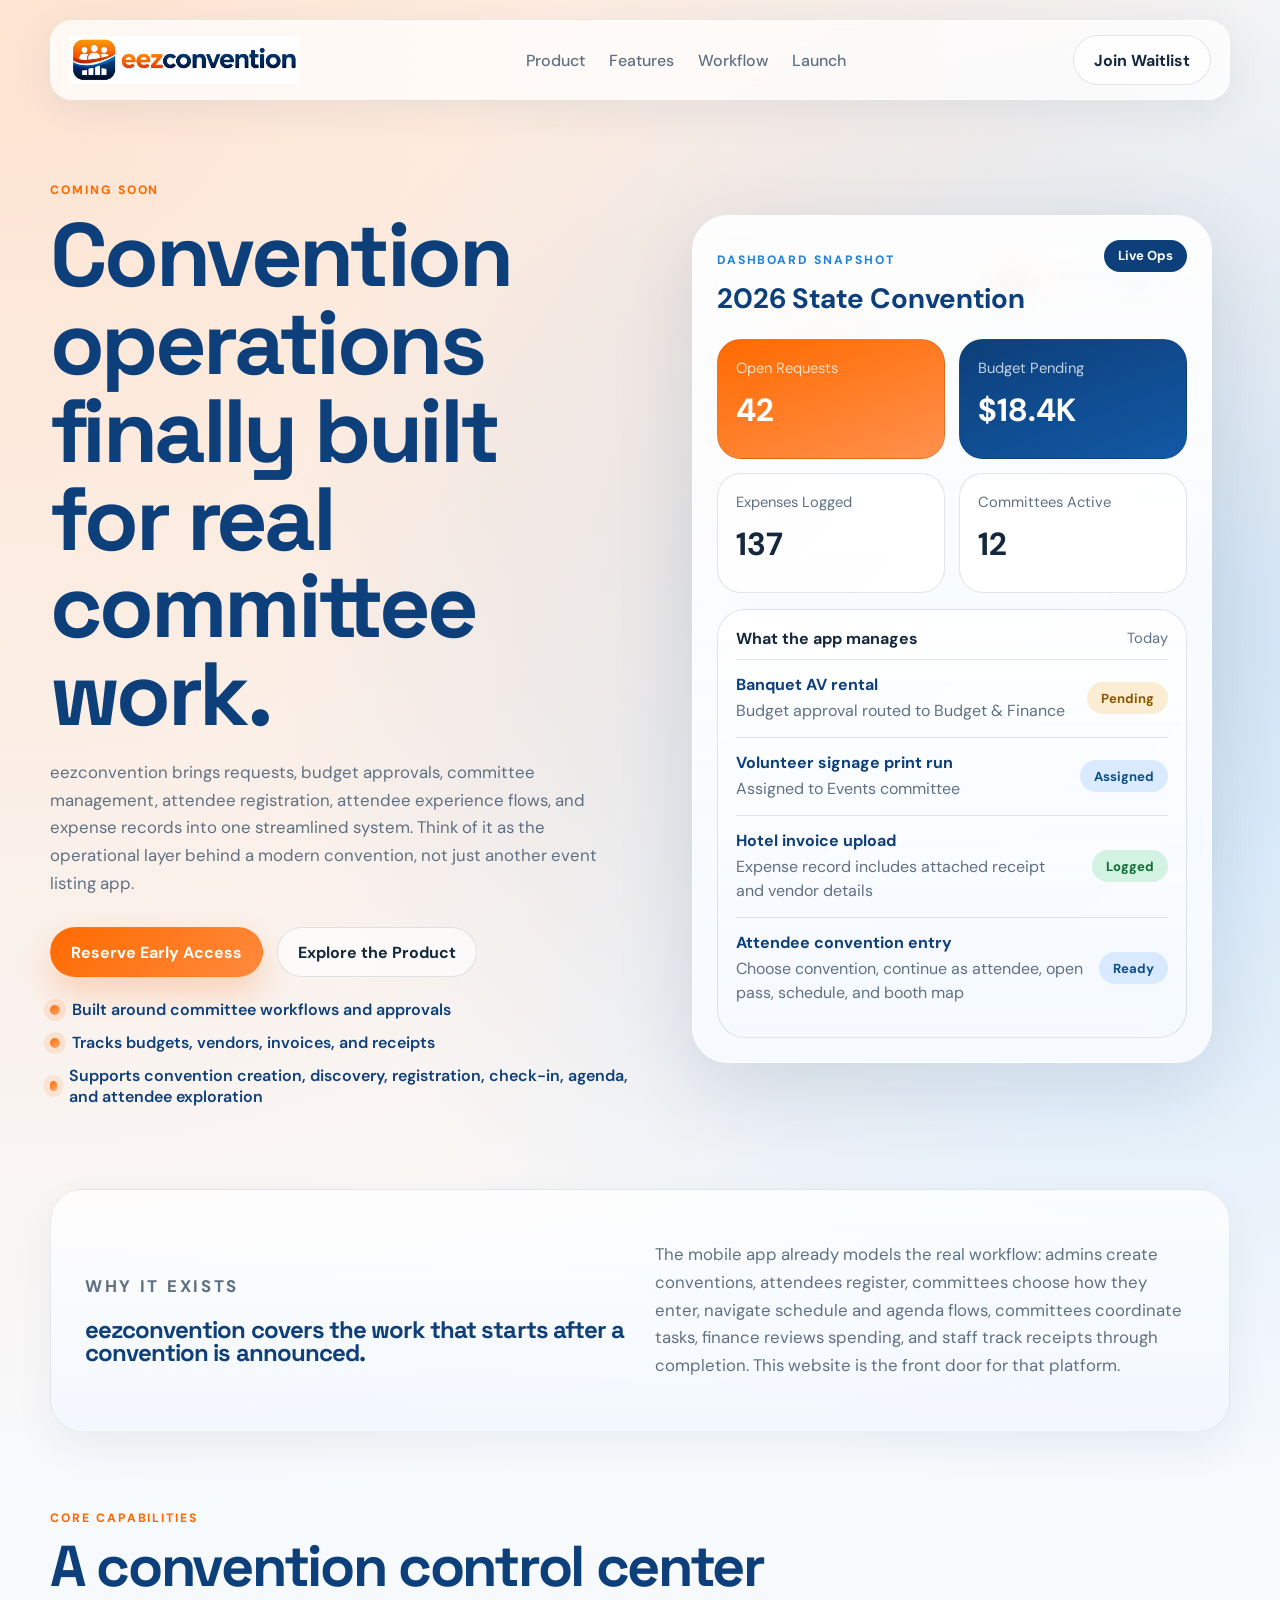
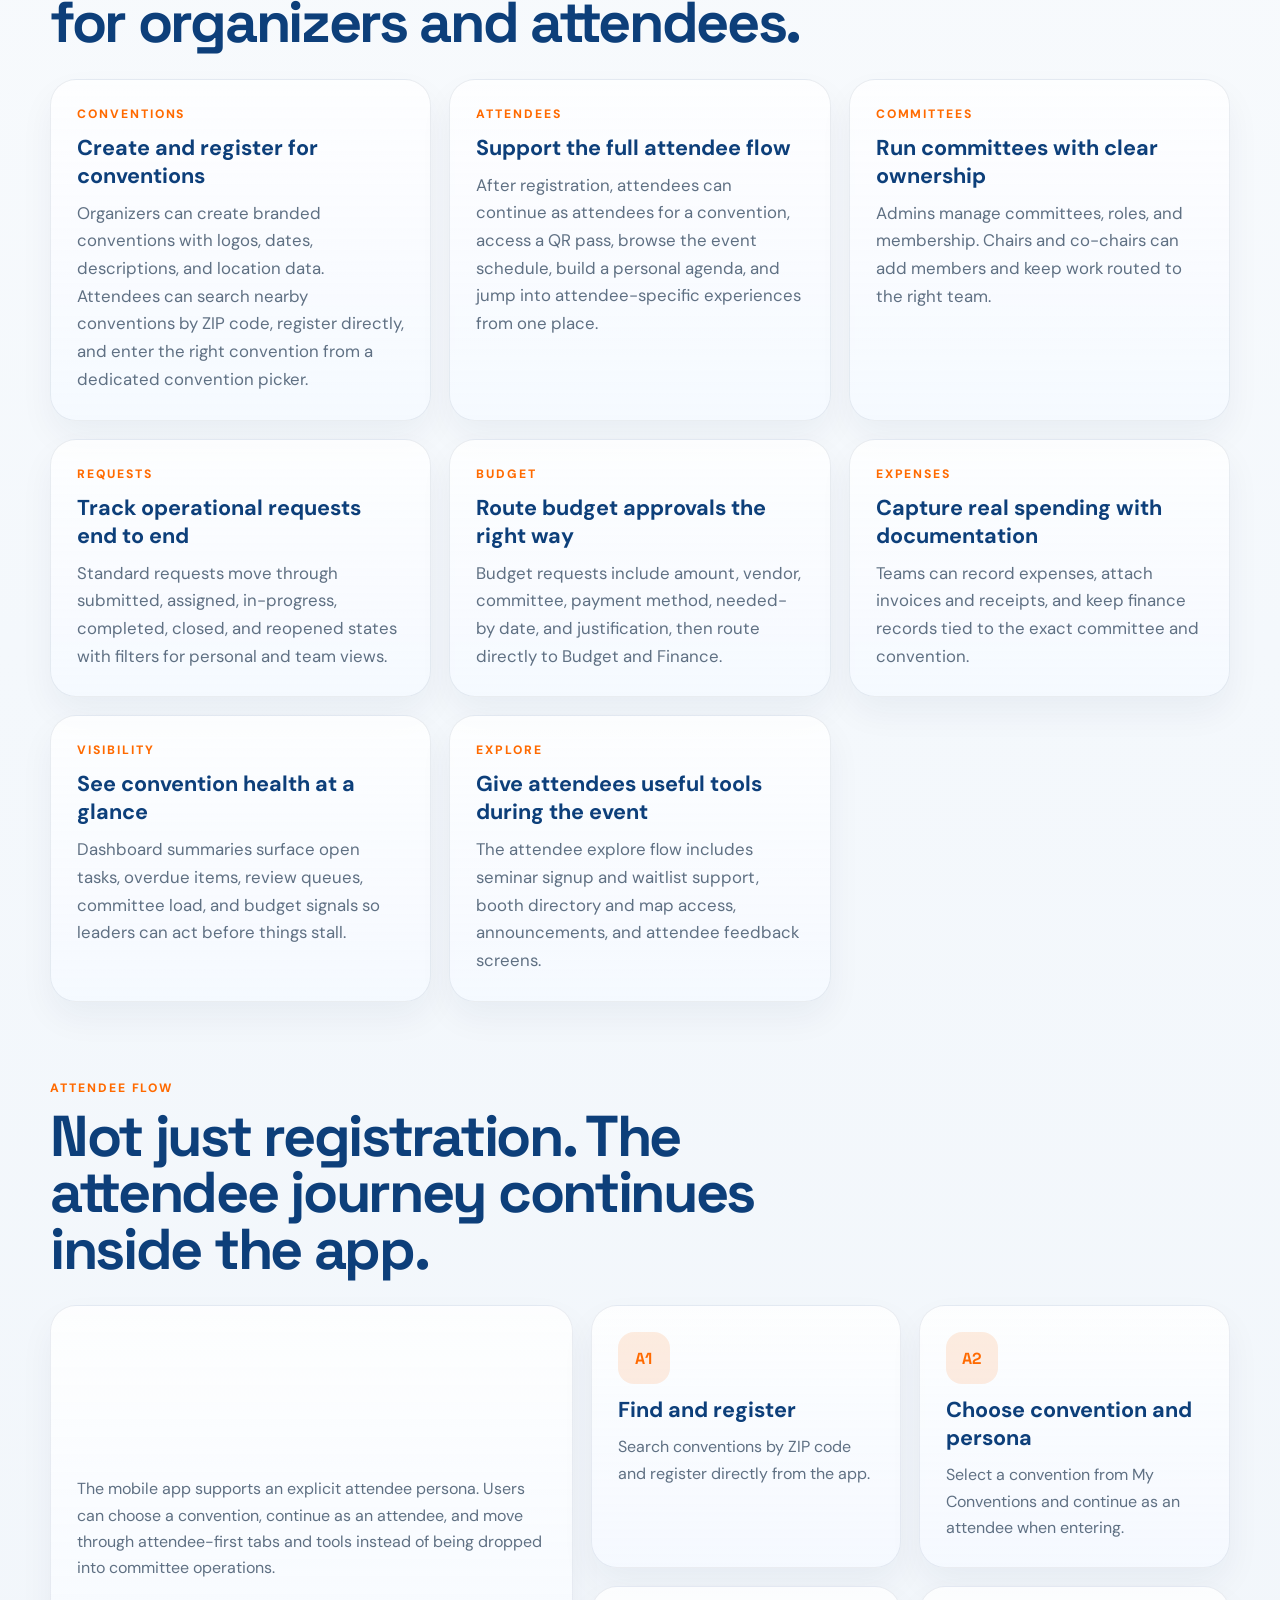
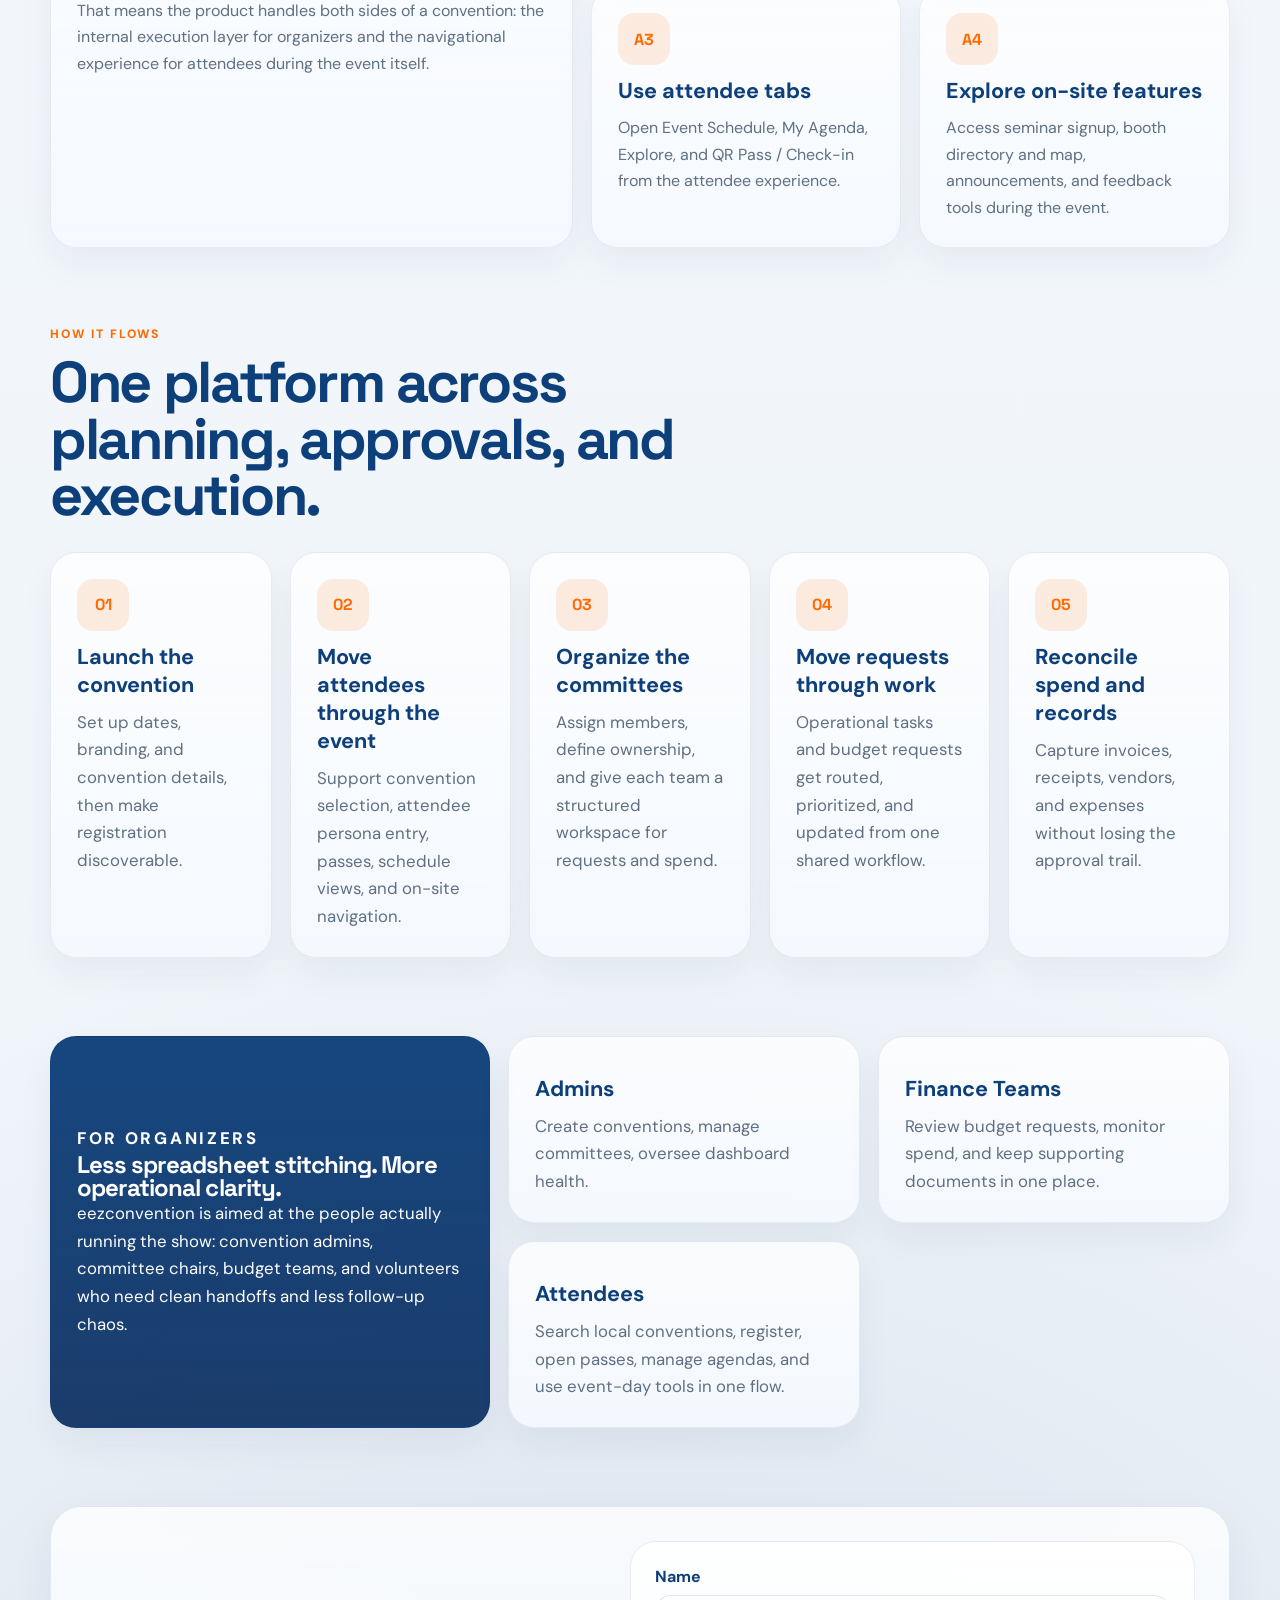
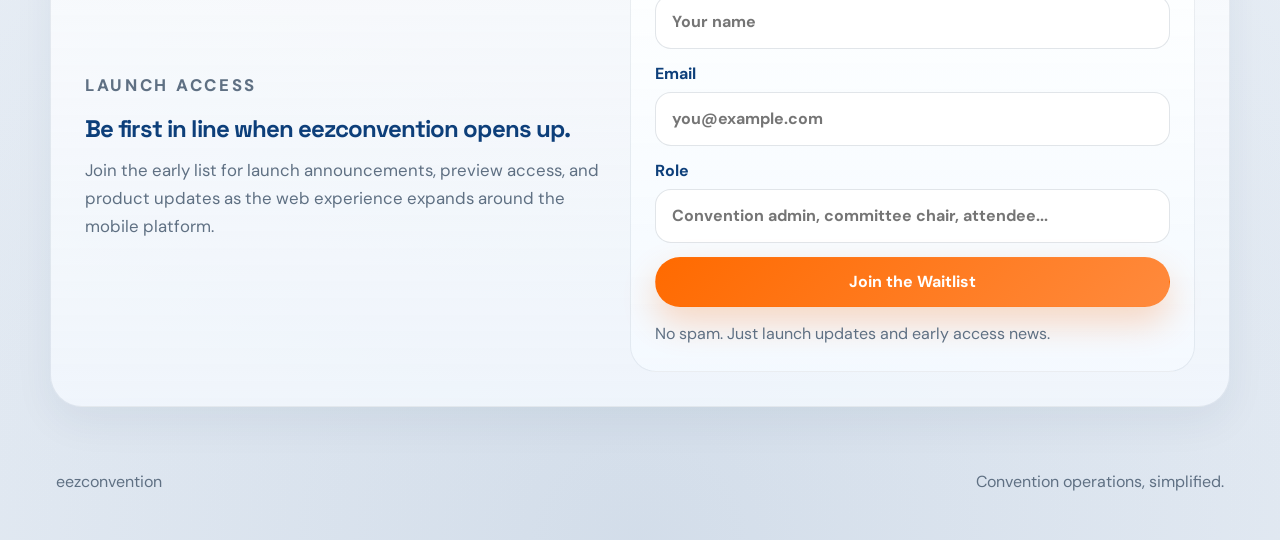
==== index.html @ 90aef62b "Add initial implementation of eezconvention landing page - Create index.html with structured layout " ====
<!DOCTYPE html>
<html lang="en">
  <head>
    <meta charset="UTF-8" />
    <meta name="viewport" content="width=device-width, initial-scale=1.0" />
    <title>eezconvention | Convention Operations, Without the Chaos</title>
    <meta
      name="description"
      content="eezconvention is the upcoming convention operations app for committees, budgets, requests, expenses, and attendee coordination."
    />
    <link rel="preconnect" href="https://fonts.googleapis.com" />
    <link rel="preconnect" href="https://fonts.gstatic.com" crossorigin />
    <link
      href="https://fonts.googleapis.com/css2?family=DM+Sans:wght@400;500;700;800&family=Space+Grotesk:wght@500;700&display=swap"
      rel="stylesheet"
    />
    <link rel="stylesheet" href="./styles.css" />
  </head>
  <body>
    <div class="site-shell">
      <header class="topbar">
        <a class="brand" href="#hero" aria-label="eezconvention home">
          <img class="brand-logo" src="./assets/eezconvention-logo.png" alt="eezconvention logo" />
        </a>
        <nav class="nav">
          <a href="#product">Product</a>
          <a href="#features">Features</a>
          <a href="#workflow">Workflow</a>
          <a href="#launch">Launch</a>
        </nav>
        <a class="button button-ghost" href="#launch">Join Waitlist</a>
      </header>

      <main>
        <section class="hero" id="hero">
          <div class="hero-copy reveal">
            <p class="eyebrow">Coming Soon</p>
            <h1>Convention operations finally built for real committee work.</h1>
            <p class="hero-text">
              eezconvention brings requests, budget approvals, committee management, attendee registration, attendee
              experience flows, and expense records into one streamlined system. Think of it as the operational layer
              behind a modern convention, not just another event listing app.
            </p>
            <div class="hero-actions">
              <a class="button button-primary" href="#launch">Reserve Early Access</a>
              <a class="button button-secondary" href="#features">Explore the Product</a>
            </div>
            <ul class="hero-points">
              <li>Built around committee workflows and approvals</li>
              <li>Tracks budgets, vendors, invoices, and receipts</li>
              <li>Supports convention creation, discovery, registration, check-in, agenda, and attendee exploration</li>
            </ul>
          </div>

          <div class="hero-visual reveal">
            <div class="orb orb-one"></div>
            <div class="orb orb-two"></div>
            <div class="logo-badge">
              <img src="./assets/eezconvention-logo.png" alt="eezconvention logo" />
            </div>
            <div class="device-card">
              <div class="device-top">
                <div>
                  <p class="device-label">Dashboard Snapshot</p>
                  <h2>2026 State Convention</h2>
                </div>
                <span class="status-pill">Live Ops</span>
              </div>

              <div class="stat-grid">
                <article class="stat-card accent">
                  <span>Open Requests</span>
                  <strong>42</strong>
                </article>
                <article class="stat-card navy">
                  <span>Budget Pending</span>
                  <strong>$18.4K</strong>
                </article>
                <article class="stat-card soft">
                  <span>Expenses Logged</span>
                  <strong>137</strong>
                </article>
                <article class="stat-card soft">
                  <span>Committees Active</span>
                  <strong>12</strong>
                </article>
              </div>

              <div class="queue-card">
                <div class="queue-head">
                  <h3>What the app manages</h3>
                  <span>Today</span>
                </div>
                <div class="queue-item">
                  <div>
                    <strong>Banquet AV rental</strong>
                    <p>Budget approval routed to Budget &amp; Finance</p>
                  </div>
                  <span class="chip amber">Pending</span>
                </div>
                <div class="queue-item">
                  <div>
                    <strong>Volunteer signage print run</strong>
                    <p>Assigned to Events committee</p>
                  </div>
                  <span class="chip blue">Assigned</span>
                </div>
                <div class="queue-item">
                  <div>
                    <strong>Hotel invoice upload</strong>
                    <p>Expense record includes attached receipt and vendor details</p>
                  </div>
                  <span class="chip green">Logged</span>
                </div>
                <div class="queue-item">
                  <div>
                    <strong>Attendee convention entry</strong>
                    <p>Choose convention, continue as attendee, open pass, schedule, and booth map</p>
                  </div>
                  <span class="chip blue">Ready</span>
                </div>
              </div>
            </div>
          </div>
        </section>

        <section class="value-strip reveal" id="product">
          <div>
            <p class="strip-label">Why it exists</p>
            <h2>eezconvention covers the work that starts after a convention is announced.</h2>
          </div>
          <p>
            The mobile app already models the real workflow: admins create conventions, attendees register, committees
            choose how they enter, navigate schedule and agenda flows, committees coordinate tasks, finance reviews
            spending, and staff track receipts through completion. This website is the front door for that platform.
          </p>
        </section>

        <section class="feature-section" id="features">
          <div class="section-heading reveal">
            <p class="eyebrow">Core Capabilities</p>
            <h2>A convention control center for organizers and attendees.</h2>
          </div>

          <div class="feature-grid">
            <article class="feature-card reveal">
              <span class="feature-kicker">Conventions</span>
              <h3>Create and register for conventions</h3>
              <p>
                Organizers can create branded conventions with logos, dates, descriptions, and location data. Attendees
                can search nearby conventions by ZIP code, register directly, and enter the right convention from a
                dedicated convention picker.
              </p>
            </article>

            <article class="feature-card reveal">
              <span class="feature-kicker">Attendees</span>
              <h3>Support the full attendee flow</h3>
              <p>
                After registration, attendees can continue as attendees for a convention, access a QR pass, browse the
                event schedule, build a personal agenda, and jump into attendee-specific experiences from one place.
              </p>
            </article>

            <article class="feature-card reveal">
              <span class="feature-kicker">Committees</span>
              <h3>Run committees with clear ownership</h3>
              <p>
                Admins manage committees, roles, and membership. Chairs and co-chairs can add members and keep work
                routed to the right team.
              </p>
            </article>

            <article class="feature-card reveal">
              <span class="feature-kicker">Requests</span>
              <h3>Track operational requests end to end</h3>
              <p>
                Standard requests move through submitted, assigned, in-progress, completed, closed, and reopened states
                with filters for personal and team views.
              </p>
            </article>

            <article class="feature-card reveal">
              <span class="feature-kicker">Budget</span>
              <h3>Route budget approvals the right way</h3>
              <p>
                Budget requests include amount, vendor, committee, payment method, needed-by date, and justification,
                then route directly to Budget and Finance.
              </p>
            </article>

            <article class="feature-card reveal">
              <span class="feature-kicker">Expenses</span>
              <h3>Capture real spending with documentation</h3>
              <p>
                Teams can record expenses, attach invoices and receipts, and keep finance records tied to the exact
                committee and convention.
              </p>
            </article>

            <article class="feature-card reveal">
              <span class="feature-kicker">Visibility</span>
              <h3>See convention health at a glance</h3>
              <p>
                Dashboard summaries surface open tasks, overdue items, review queues, committee load, and budget
                signals so leaders can act before things stall.
              </p>
            </article>

            <article class="feature-card reveal">
              <span class="feature-kicker">Explore</span>
              <h3>Give attendees useful tools during the event</h3>
              <p>
                The attendee explore flow includes seminar signup and waitlist support, booth directory and map access,
                announcements, and attendee feedback screens.
              </p>
            </article>
          </div>
        </section>

        <section class="attendee-section" id="attendees">
          <div class="section-heading reveal">
            <p class="eyebrow">Attendee Flow</p>
            <h2>Not just registration. The attendee journey continues inside the app.</h2>
          </div>

          <div class="attendee-layout">
            <article class="attendee-overview reveal">
              <p>
                The mobile app supports an explicit attendee persona. Users can choose a convention, continue as an
                attendee, and move through attendee-first tabs and tools instead of being dropped into committee
                operations.
              </p>
              <p>
                That means the product handles both sides of a convention: the internal execution layer for organizers
                and the navigational experience for attendees during the event itself.
              </p>
            </article>

            <div class="attendee-flow-grid">
              <article class="attendee-step reveal">
                <span class="step-number">A1</span>
                <h3>Find and register</h3>
                <p>Search conventions by ZIP code and register directly from the app.</p>
              </article>
              <article class="attendee-step reveal">
                <span class="step-number">A2</span>
                <h3>Choose convention and persona</h3>
                <p>Select a convention from My Conventions and continue as an attendee when entering.</p>
              </article>
              <article class="attendee-step reveal">
                <span class="step-number">A3</span>
                <h3>Use attendee tabs</h3>
                <p>Open Event Schedule, My Agenda, Explore, and QR Pass / Check-in from the attendee experience.</p>
              </article>
              <article class="attendee-step reveal">
                <span class="step-number">A4</span>
                <h3>Explore on-site features</h3>
                <p>Access seminar signup, booth directory and map, announcements, and feedback tools during the event.</p>
              </article>
            </div>
          </div>
        </section>

        <section class="workflow-section" id="workflow">
          <div class="section-heading reveal">
            <p class="eyebrow">How It Flows</p>
            <h2>One platform across planning, approvals, and execution.</h2>
          </div>

          <div class="timeline">
            <article class="timeline-step reveal">
              <span class="step-number">01</span>
              <h3>Launch the convention</h3>
              <p>Set up dates, branding, and convention details, then make registration discoverable.</p>
            </article>
            <article class="timeline-step reveal">
              <span class="step-number">02</span>
              <h3>Move attendees through the event</h3>
              <p>Support convention selection, attendee persona entry, passes, schedule views, and on-site navigation.</p>
            </article>
            <article class="timeline-step reveal">
              <span class="step-number">03</span>
              <h3>Organize the committees</h3>
              <p>Assign members, define ownership, and give each team a structured workspace for requests and spend.</p>
            </article>
            <article class="timeline-step reveal">
              <span class="step-number">04</span>
              <h3>Move requests through work</h3>
              <p>Operational tasks and budget requests get routed, prioritized, and updated from one shared workflow.</p>
            </article>
            <article class="timeline-step reveal">
              <span class="step-number">05</span>
              <h3>Reconcile spend and records</h3>
              <p>Capture invoices, receipts, vendors, and expenses without losing the approval trail.</p>
            </article>
          </div>
        </section>

        <section class="audience-section reveal">
          <div class="audience-card large">
            <p class="eyebrow">For Organizers</p>
            <h2>Less spreadsheet stitching. More operational clarity.</h2>
            <p>
              eezconvention is aimed at the people actually running the show: convention admins, committee chairs,
              budget teams, and volunteers who need clean handoffs and less follow-up chaos.
            </p>
          </div>
          <div class="audience-card">
            <h3>Admins</h3>
            <p>Create conventions, manage committees, oversee dashboard health.</p>
          </div>
          <div class="audience-card">
            <h3>Finance Teams</h3>
            <p>Review budget requests, monitor spend, and keep supporting documents in one place.</p>
          </div>
          <div class="audience-card">
            <h3>Attendees</h3>
            <p>Search local conventions, register, open passes, manage agendas, and use event-day tools in one flow.</p>
          </div>
        </section>

        <section class="launch-section reveal" id="launch">
          <div class="launch-copy">
            <p class="eyebrow">Launch Access</p>
            <h2>Be first in line when eezconvention opens up.</h2>
            <p>
              Join the early list for launch announcements, preview access, and product updates as the web experience
              expands around the mobile platform.
            </p>
          </div>

          <form class="waitlist-form" id="waitlist-form">
            <label>
              <span>Name</span>
              <input type="text" name="name" placeholder="Your name" />
            </label>
            <label>
              <span>Email</span>
              <input type="email" name="email" placeholder="you@example.com" required />
            </label>
            <label>
              <span>Role</span>
              <input type="text" name="role" placeholder="Convention admin, committee chair, attendee..." />
            </label>
            <button class="button button-primary button-full" type="submit">Join the Waitlist</button>
            <p class="form-note" id="form-note">No spam. Just launch updates and early access news.</p>
          </form>
        </section>
      </main>

      <footer class="footer">
        <p>eezconvention</p>
        <p>Convention operations, simplified.</p>
      </footer>
    </div>

    <script src="./script.js"></script>
  </body>
</html>
---- styles.css ----
:root {
  --bg: #f4f7fb;
  --bg-strong: #e8eef6;
  --surface: rgba(255, 255, 255, 0.78);
  --surface-solid: #fdfefe;
  --surface-strong: #0d2f57;
  --text: #15283d;
  --muted: #5f7083;
  --line: rgba(13, 47, 87, 0.12);
  --accent: #ff6a00;
  --accent-deep: #db5500;
  --navy: #0d3f7a;
  --navy-soft: #dfeaf8;
  --blue: #1f84da;
  --green: #22c55e;
  --amber: #f59e0b;
  --shadow: 0 24px 80px rgba(13, 47, 87, 0.12);
  --radius-xl: 32px;
  --radius-lg: 24px;
  --radius-md: 18px;
  --radius-sm: 14px;
  --container: 1180px;
}

* {
  box-sizing: border-box;
}

html {
  scroll-behavior: smooth;
}

body {
  margin: 0;
  min-width: 320px;
  font-family: "DM Sans", sans-serif;
  color: var(--text);
  background:
    radial-gradient(circle at top left, rgba(255, 106, 0, 0.18), transparent 28%),
    radial-gradient(circle at 90% 12%, rgba(31, 132, 218, 0.2), transparent 18%),
    radial-gradient(circle at 50% 100%, rgba(13, 63, 122, 0.12), transparent 24%),
    linear-gradient(180deg, #fefefe 0%, #f4f8fc 42%, #eef3f9 100%);
}

a {
  color: inherit;
  text-decoration: none;
}

button,
input {
  font: inherit;
}

.site-shell {
  width: min(calc(100% - 32px), var(--container));
  margin: 0 auto;
  padding: 20px 0 32px;
}

.topbar {
  position: sticky;
  top: 16px;
  z-index: 20;
  display: flex;
  align-items: center;
  justify-content: space-between;
  gap: 20px;
  padding: 14px 18px;
  margin-bottom: 28px;
  border: 1px solid rgba(255, 255, 255, 0.65);
  border-radius: 22px;
  background: rgba(255, 255, 255, 0.72);
  backdrop-filter: blur(18px);
  box-shadow: 0 10px 40px rgba(13, 47, 87, 0.08);
}

.brand {
  display: inline-flex;
  align-items: center;
}

.brand-logo {
  display: block;
  width: auto;
  height: 48px;
}

.nav {
  display: flex;
  align-items: center;
  gap: 24px;
  color: var(--muted);
  font-weight: 500;
}

.button {
  display: inline-flex;
  align-items: center;
  justify-content: center;
  gap: 8px;
  min-height: 50px;
  padding: 0 20px;
  border: 1px solid transparent;
  border-radius: 999px;
  font-weight: 700;
  transition: transform 180ms ease, box-shadow 180ms ease, border-color 180ms ease, background 180ms ease;
}

.button:hover {
  transform: translateY(-1px);
}

.button-primary {
  color: #fff;
  background: linear-gradient(135deg, var(--accent) 0%, #ff8a3d 100%);
  box-shadow: 0 16px 34px rgba(255, 106, 0, 0.24);
}

.button-secondary,
.button-ghost {
  border-color: var(--line);
  background: rgba(255, 255, 255, 0.62);
}

.button-full {
  width: 100%;
}

.hero {
  display: grid;
  grid-template-columns: minmax(0, 1.02fr) minmax(420px, 0.98fr);
  align-items: center;
  gap: 44px;
  padding: 42px 0 60px;
}

.eyebrow,
.strip-label,
.feature-kicker,
.device-label {
  text-transform: uppercase;
  letter-spacing: 0.16em;
  font-size: 0.76rem;
  font-weight: 800;
}

.eyebrow,
.strip-label,
.feature-kicker {
  color: var(--accent);
}

.hero h1,
.section-heading h2,
.value-strip h2,
.audience-card.large h2,
.launch-copy h2 {
  margin: 0;
  font-family: "Space Grotesk", sans-serif;
  line-height: 0.98;
  letter-spacing: -0.04em;
  color: var(--navy);
}

.hero h1 {
  margin-top: 14px;
  font-size: clamp(3.1rem, 7vw, 5.6rem);
  max-width: 11ch;
}

.hero-text,
.value-strip p,
.feature-card p,
.timeline-step p,
.audience-card p,
.launch-copy p {
  color: var(--muted);
  line-height: 1.65;
  font-size: 1.05rem;
}

.hero-text {
  max-width: 60ch;
  margin: 20px 0 0;
}

.hero-actions {
  display: flex;
  flex-wrap: wrap;
  gap: 14px;
  margin: 30px 0 22px;
}

.hero-points {
  display: grid;
  gap: 12px;
  padding: 0;
  margin: 0;
  list-style: none;
  color: var(--navy);
  font-weight: 600;
}

.hero-points li {
  display: flex;
  align-items: center;
  gap: 12px;
}

.hero-points li::before {
  content: "";
  width: 10px;
  height: 10px;
  border-radius: 999px;
  background: linear-gradient(135deg, var(--accent), #ffad75);
  box-shadow: 0 0 0 6px rgba(255, 106, 0, 0.12);
}

.hero-visual {
  position: relative;
  min-height: 620px;
  display: flex;
  align-items: center;
  justify-content: center;
}

.orb {
  position: absolute;
  border-radius: 999px;
  filter: blur(6px);
}

.orb-one {
  inset: 8% auto auto 10%;
  width: 180px;
  height: 180px;
  background: radial-gradient(circle, rgba(255, 106, 0, 0.3), transparent 72%);
}

.orb-two {
  inset: auto 2% 12% auto;
  width: 240px;
  height: 240px;
  background: radial-gradient(circle, rgba(31, 132, 218, 0.26), transparent 72%);
}

.logo-badge {
  position: absolute;
  top: 4%;
  right: 7%;
  width: 220px;
  padding: 14px 18px;
  border: 1px solid rgba(255, 255, 255, 0.7);
  border-radius: 24px;
  background: rgba(255, 255, 255, 0.74);
  box-shadow: 0 16px 40px rgba(13, 47, 87, 0.08);
  backdrop-filter: blur(12px);
}

.logo-badge img {
  display: block;
  width: 100%;
  height: auto;
}

.device-card {
  position: relative;
  width: min(100%, 520px);
  padding: 24px;
  border: 1px solid rgba(255, 255, 255, 0.7);
  border-radius: 36px;
  background:
    linear-gradient(180deg, rgba(255, 255, 255, 0.86), rgba(247, 250, 254, 0.94)),
    linear-gradient(135deg, rgba(255, 255, 255, 0.4), transparent);
  box-shadow: var(--shadow);
  backdrop-filter: blur(16px);
}

.device-top,
.queue-head,
.queue-item,
.footer,
.launch-section,
.value-strip,
.timeline-step,
.feature-card,
.audience-card {
  display: flex;
}

.device-top {
  align-items: flex-start;
  justify-content: space-between;
  gap: 18px;
  margin-bottom: 22px;
}

.device-top h2 {
  margin: 6px 0 0;
  font-size: 1.75rem;
  color: var(--navy);
}

.device-label {
  color: var(--blue);
}

.status-pill,
.chip {
  display: inline-flex;
  align-items: center;
  justify-content: center;
  min-height: 32px;
  padding: 0 14px;
  border-radius: 999px;
  font-size: 0.82rem;
  font-weight: 700;
}

.status-pill {
  color: #fff;
  background: var(--navy);
}

.stat-grid {
  display: grid;
  grid-template-columns: repeat(2, minmax(0, 1fr));
  gap: 14px;
  margin-bottom: 16px;
}

.stat-card {
  min-height: 120px;
  padding: 18px;
  border-radius: 24px;
  background: #fff;
  border: 1px solid var(--line);
}

.stat-card span {
  display: block;
  color: var(--muted);
  font-size: 0.92rem;
}

.stat-card strong {
  display: block;
  margin-top: 16px;
  font-size: 2rem;
  line-height: 1;
}

.stat-card.accent {
  color: #fff;
  background: linear-gradient(160deg, var(--accent) 0%, #ff914d 100%);
}

.stat-card.accent span,
.stat-card.navy span {
  color: rgba(255, 255, 255, 0.76);
}

.stat-card.navy {
  color: #fff;
  background: linear-gradient(160deg, var(--navy) 0%, #1259a5 100%);
}

.stat-card.soft {
  background: rgba(255, 255, 255, 0.82);
}

.queue-card {
  padding: 18px;
  border-radius: 28px;
  background: linear-gradient(180deg, rgba(255, 255, 255, 0.84), rgba(245, 249, 255, 0.92));
  border: 1px solid var(--line);
}

.queue-head,
.queue-item {
  align-items: center;
  justify-content: space-between;
  gap: 16px;
}

.queue-head {
  margin-bottom: 10px;
}

.queue-head h3 {
  margin: 0;
  font-size: 1rem;
}

.queue-head span {
  color: var(--muted);
  font-size: 0.92rem;
}

.queue-item {
  padding: 14px 0;
  border-top: 1px solid var(--line);
}

.queue-item strong {
  display: block;
  margin-bottom: 4px;
  color: var(--navy);
}

.queue-item p {
  margin: 0;
  color: var(--muted);
  line-height: 1.5;
}

.chip.amber {
  color: #8a5600;
  background: rgba(245, 158, 11, 0.18);
}

.chip.blue {
  color: #0d4d86;
  background: rgba(77, 163, 255, 0.18);
}

.chip.green {
  color: #116c34;
  background: rgba(34, 197, 94, 0.18);
}

.value-strip,
.launch-section {
  align-items: center;
  justify-content: space-between;
  gap: 30px;
  padding: 34px;
  margin: 22px 0 30px;
  border: 1px solid rgba(11, 45, 77, 0.08);
  border-radius: 32px;
  background: linear-gradient(180deg, rgba(255, 255, 255, 0.76), rgba(242, 247, 253, 0.88));
  box-shadow: 0 16px 40px rgba(13, 47, 87, 0.06);
}

.value-strip > * {
  flex: 1;
}

.section-heading {
  max-width: 760px;
  margin: 78px 0 28px;
}

.section-heading h2 {
  margin-top: 10px;
  font-size: clamp(2.2rem, 5vw, 3.6rem);
}

.feature-grid {
  display: grid;
  grid-template-columns: repeat(3, minmax(0, 1fr));
  gap: 18px;
}

.attendee-section {
  margin-top: 78px;
}

.attendee-layout {
  display: grid;
  grid-template-columns: minmax(260px, 0.9fr) minmax(0, 1.1fr);
  gap: 18px;
  align-items: start;
}

.attendee-overview,
.attendee-step {
  display: flex;
  flex-direction: column;
  padding: 26px;
  border: 1px solid rgba(13, 47, 87, 0.08);
  border-radius: 26px;
  background: linear-gradient(180deg, rgba(255, 255, 255, 0.78), rgba(245, 249, 255, 0.9));
  box-shadow: 0 16px 34px rgba(13, 47, 87, 0.05);
}

.attendee-overview {
  min-height: 100%;
  justify-content: center;
}

.attendee-overview p,
.attendee-step p {
  margin: 0;
  color: var(--muted);
  line-height: 1.65;
}

.attendee-overview p + p {
  margin-top: 16px;
}

.attendee-flow-grid {
  display: grid;
  grid-template-columns: repeat(2, minmax(0, 1fr));
  gap: 18px;
}

.attendee-step h3 {
  margin: 12px 0 10px;
  font-size: 1.35rem;
  color: var(--navy);
}

.feature-card,
.timeline-step,
.audience-card {
  flex-direction: column;
  padding: 26px;
  border: 1px solid rgba(11, 45, 77, 0.08);
  border-radius: 26px;
  background: linear-gradient(180deg, rgba(255, 255, 255, 0.78), rgba(245, 249, 255, 0.9));
  box-shadow: 0 16px 34px rgba(13, 47, 87, 0.05);
}

.feature-card h3,
.timeline-step h3,
.audience-card h3 {
  margin: 12px 0 10px;
  font-size: 1.35rem;
  color: var(--navy);
}

.feature-card p,
.timeline-step p,
.audience-card p {
  margin: 0;
}

.timeline {
  display: grid;
  grid-template-columns: repeat(5, minmax(0, 1fr));
  gap: 18px;
}

.timeline-step {
  position: relative;
  min-height: 240px;
}

.step-number {
  display: inline-flex;
  align-items: center;
  justify-content: center;
  width: 52px;
  height: 52px;
  border-radius: 16px;
  color: var(--accent);
  background: rgba(255, 106, 0, 0.12);
  font-family: "Space Grotesk", sans-serif;
  font-weight: 700;
}

.audience-section {
  display: grid;
  grid-template-columns: 1.25fr 1fr 1fr;
  gap: 18px;
  margin-top: 78px;
}

.audience-card.large {
  grid-row: span 2;
  justify-content: center;
  min-height: 100%;
  background:
    linear-gradient(180deg, rgba(13, 63, 122, 0.96), rgba(9, 45, 95, 0.92)),
    linear-gradient(135deg, rgba(255, 255, 255, 0.06), transparent);
}

.audience-card.large h2,
.audience-card.large p,
.audience-card.large .eyebrow {
  color: #fff;
}

.audience-card.large p {
  max-width: 44ch;
}

.launch-section {
  margin-top: 78px;
}

.launch-copy,
.waitlist-form {
  flex: 1;
}

.waitlist-form {
  display: grid;
  gap: 14px;
  padding: 24px;
  border-radius: 26px;
  background: linear-gradient(180deg, rgba(255, 255, 255, 0.88), rgba(244, 249, 255, 0.94));
  border: 1px solid rgba(11, 45, 77, 0.08);
}

.waitlist-form label {
  display: grid;
  gap: 8px;
  color: var(--navy);
  font-weight: 700;
}

.waitlist-form input {
  width: 100%;
  min-height: 54px;
  padding: 0 16px;
  border: 1px solid rgba(11, 45, 77, 0.12);
  border-radius: 16px;
  background: #fff;
  color: var(--text);
}

.waitlist-form input:focus {
  outline: 2px solid rgba(255, 106, 0, 0.18);
  border-color: rgba(255, 106, 0, 0.42);
}

.form-note {
  margin: 0;
  color: var(--muted);
  line-height: 1.6;
}

.footer {
  align-items: center;
  justify-content: space-between;
  gap: 12px;
  margin-top: 28px;
  padding: 18px 6px 0;
  color: var(--muted);
}

.reveal {
  opacity: 0;
  transform: translateY(22px);
  transition: opacity 600ms ease, transform 600ms ease;
}

.reveal.is-visible {
  opacity: 1;
  transform: translateY(0);
}

@media (max-width: 1080px) {
  .hero,
  .launch-section,
  .value-strip,
  .audience-section {
    grid-template-columns: 1fr;
  }

  .feature-grid {
    grid-template-columns: repeat(2, minmax(0, 1fr));
  }

  .timeline,
  .attendee-flow-grid {
    grid-template-columns: repeat(2, minmax(0, 1fr));
  }

  .attendee-layout {
    grid-template-columns: 1fr;
  }

  .audience-card.large {
    grid-row: auto;
  }
}

@media (max-width: 780px) {
  .site-shell {
    width: min(calc(100% - 20px), var(--container));
    padding-top: 10px;
  }

  .topbar {
    position: static;
    flex-wrap: wrap;
    justify-content: center;
  }

  .nav {
    width: 100%;
    justify-content: center;
    flex-wrap: wrap;
    gap: 16px;
    font-size: 0.95rem;
  }

  .hero {
    grid-template-columns: 1fr;
    gap: 26px;
    padding-top: 18px;
  }

  .hero h1 {
    max-width: 9.5ch;
    font-size: clamp(2.8rem, 15vw, 4.2rem);
  }

  .hero-visual {
    min-height: auto;
  }

  .device-card {
    padding: 18px;
    border-radius: 28px;
  }

  .brand-logo {
    height: 40px;
  }

  .logo-badge {
    position: static;
    width: min(100%, 240px);
    margin: 0 auto 14px;
  }

  .stat-grid,
  .feature-grid,
  .timeline,
  .attendee-flow-grid,
  .audience-section {
    grid-template-columns: 1fr;
  }

  .value-strip,
  .launch-section {
    padding: 24px;
  }

  .device-top,
  .queue-head,
  .queue-item,
  .footer {
    flex-direction: column;
    align-items: flex-start;
  }

  .queue-item .chip {
    align-self: flex-start;
  }

  .footer {
    padding-bottom: 24px;
  }
}
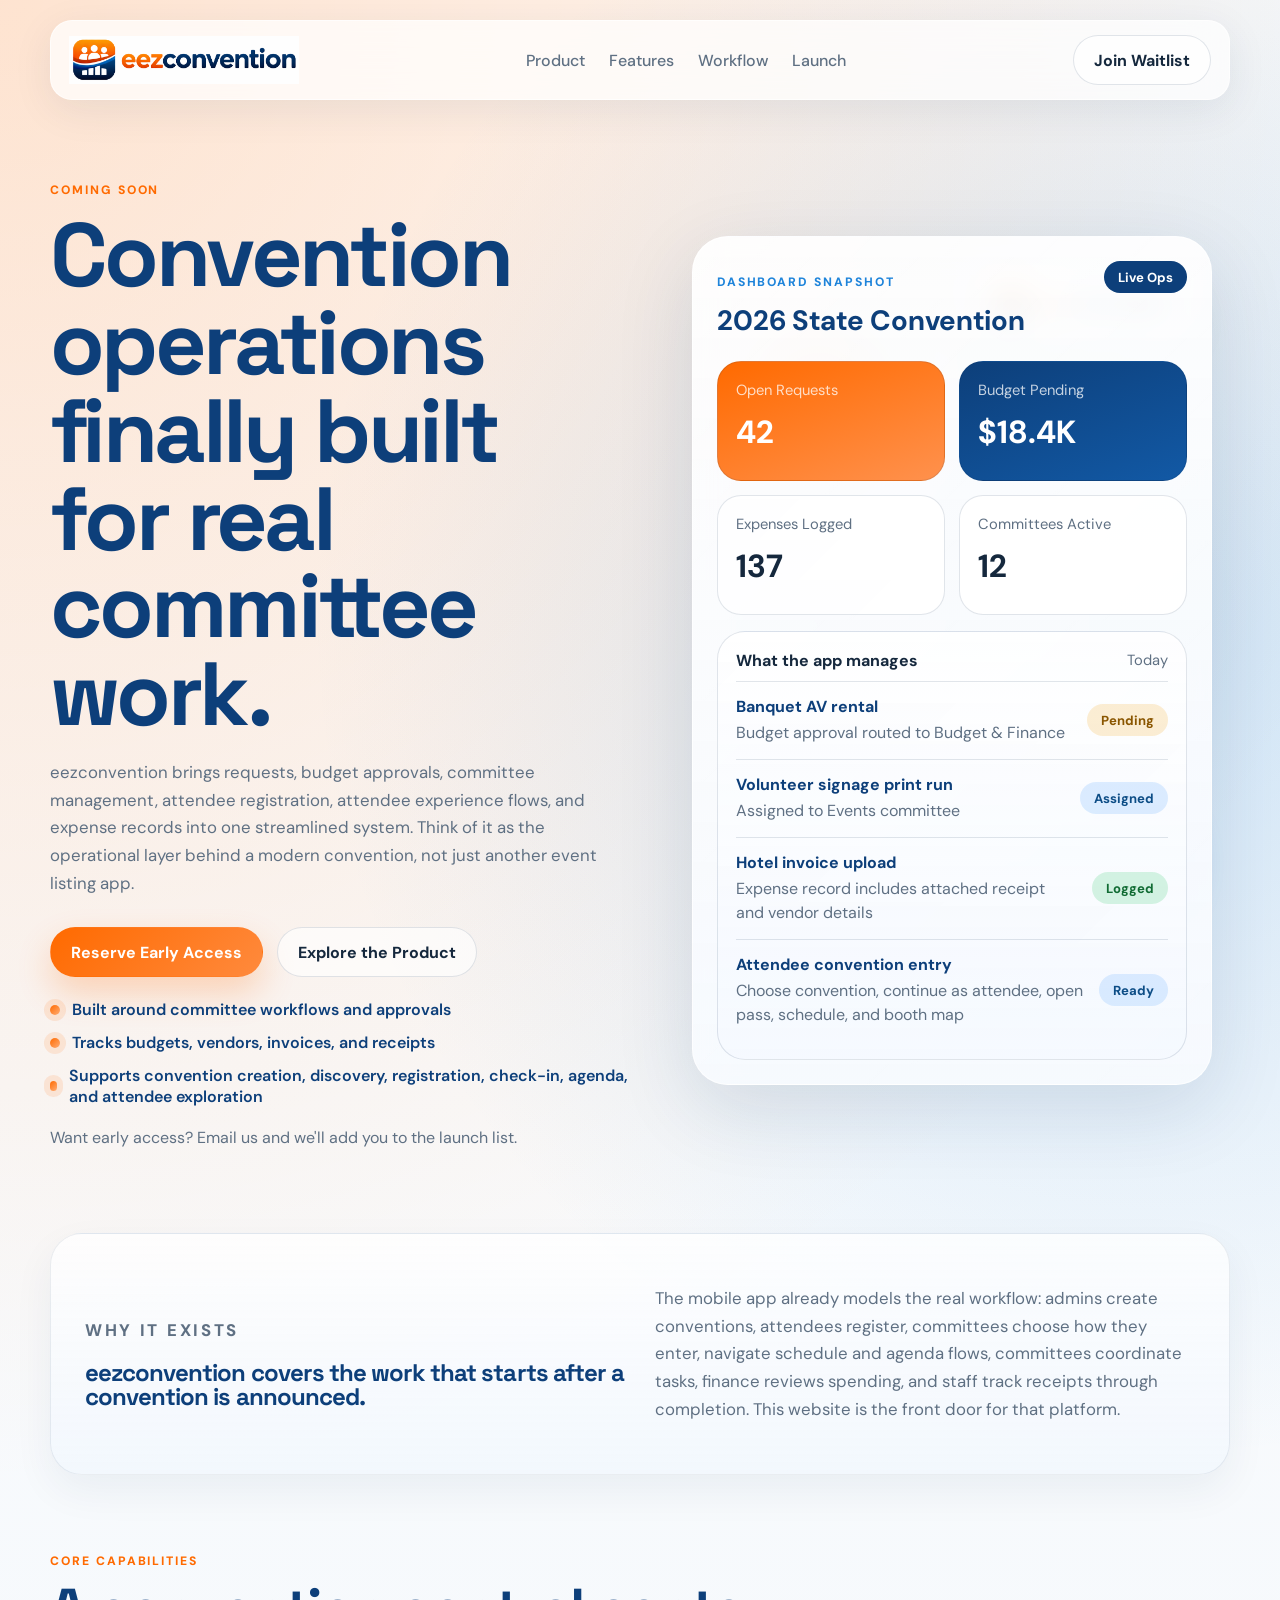
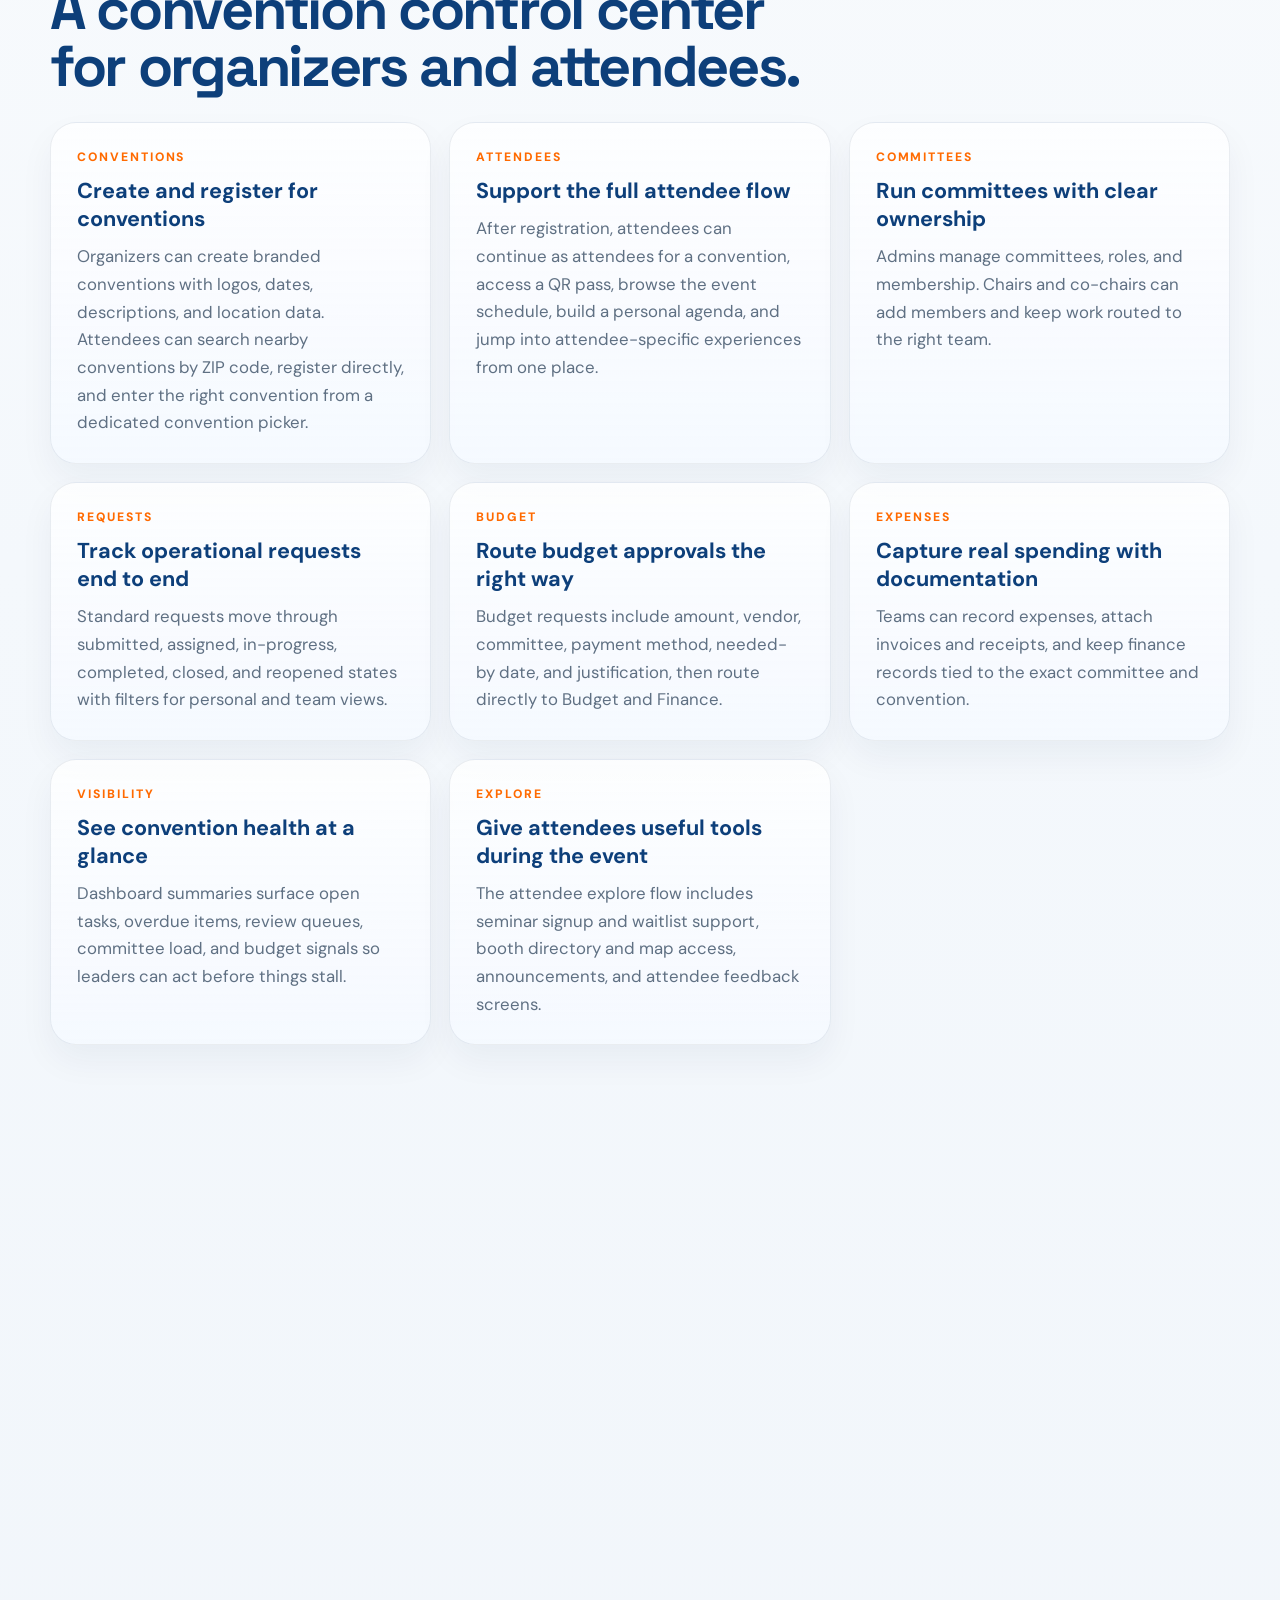
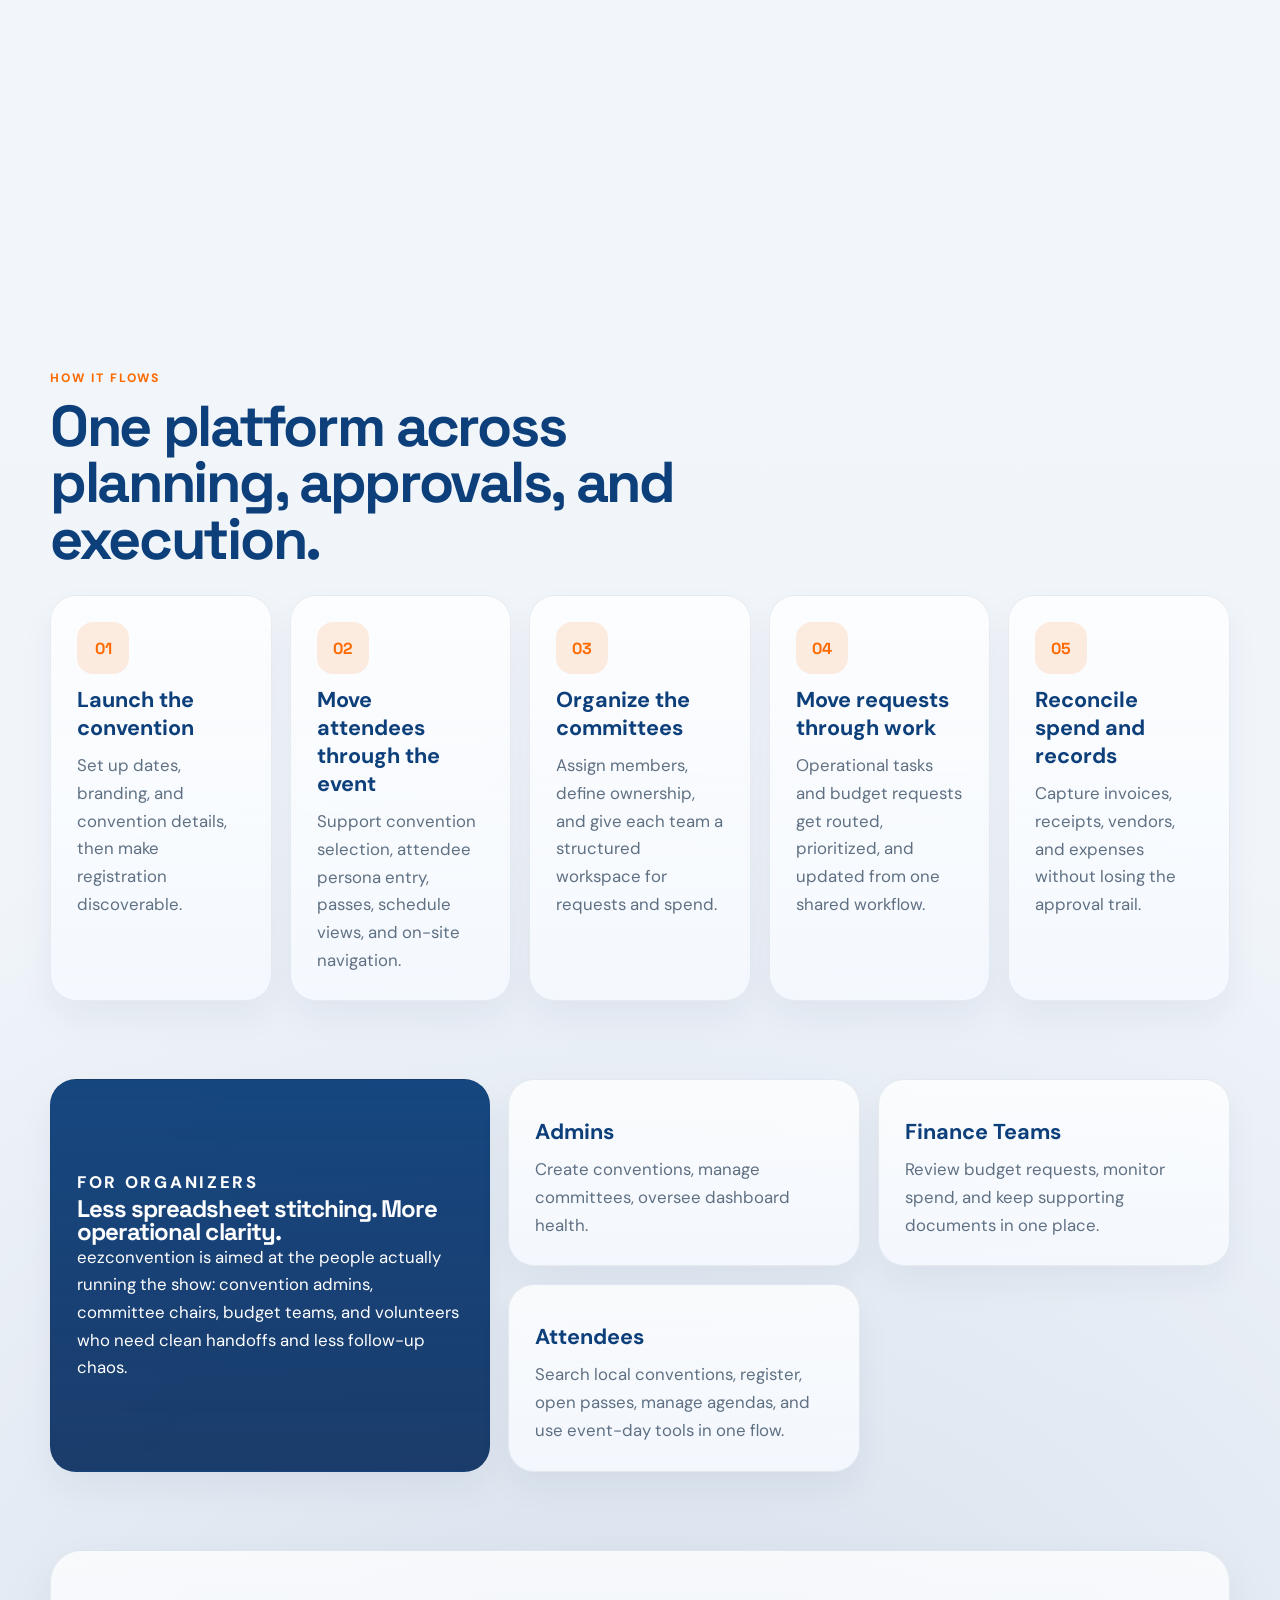
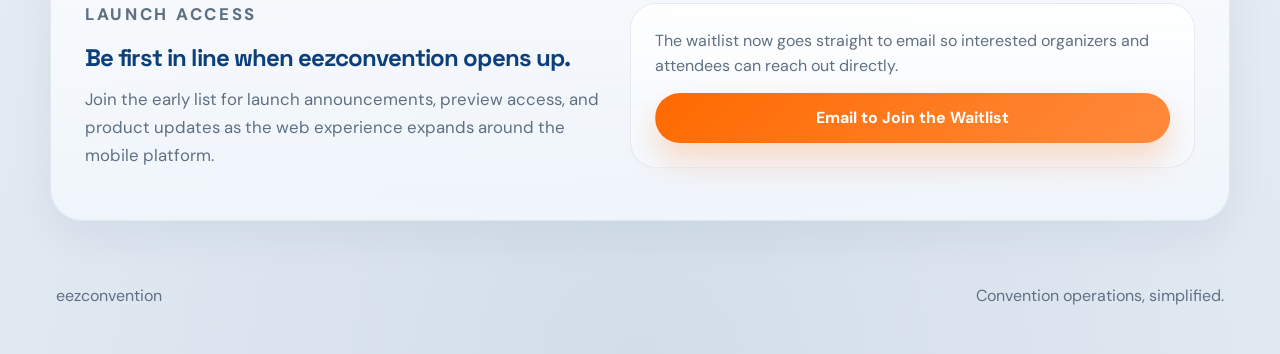
==== commit c1a73493: "Refactor waitlist functionality to use email links and update styles for waitlist card" ====
--- a/index.html
+++ b/index.html
@@ -28,7 +28,12 @@
           <a href="#workflow">Workflow</a>
           <a href="#launch">Launch</a>
         </nav>
-        <a class="button button-ghost" href="#launch">Join Waitlist</a>
+        <a
+          class="button button-ghost"
+          href="mailto:hello@eezconvention.com?subject=eezconvention%20Waitlist"
+        >
+          Join Waitlist
+        </a>
       </header>
 
       <main>
@@ -50,6 +55,9 @@
               <li>Tracks budgets, vendors, invoices, and receipts</li>
               <li>Supports convention creation, discovery, registration, check-in, agenda, and attendee exploration</li>
             </ul>
+            <p class="hero-note">
+              Want early access? Email us and we&apos;ll add you to the launch list.
+            </p>
           </div>
 
           <div class="hero-visual reveal">
@@ -329,23 +337,17 @@
               expands around the mobile platform.
             </p>
           </div>
-
-          <form class="waitlist-form" id="waitlist-form">
-            <label>
-              <span>Name</span>
-              <input type="text" name="name" placeholder="Your name" />
-            </label>
-            <label>
-              <span>Email</span>
-              <input type="email" name="email" placeholder="you@example.com" required />
-            </label>
-            <label>
-              <span>Role</span>
-              <input type="text" name="role" placeholder="Convention admin, committee chair, attendee..." />
-            </label>
-            <button class="button button-primary button-full" type="submit">Join the Waitlist</button>
-            <p class="form-note" id="form-note">No spam. Just launch updates and early access news.</p>
-          </form>
+          <div class="waitlist-card">
+            <p class="form-note">
+              The waitlist now goes straight to email so interested organizers and attendees can reach out directly.
+            </p>
+            <a
+              class="button button-primary button-full"
+              href="mailto:hello@eezconvention.com?subject=eezconvention%20Waitlist&body=Hi%2C%20I%27d%20like%20to%20join%20the%20eezconvention%20waitlist."
+            >
+              Email to Join the Waitlist
+            </a>
+          </div>
         </section>
       </main>
 
@@ -354,7 +356,6 @@
         <p>Convention operations, simplified.</p>
       </footer>
     </div>
-
     <script src="./script.js"></script>
   </body>
 </html>
--- a/styles.css
+++ b/styles.css
@@ -185,6 +185,12 @@
   margin: 20px 0 0;
 }
 
+.hero-note {
+  margin: 18px 0 0;
+  color: var(--muted);
+  line-height: 1.6;
+}
+
 .hero-actions {
   display: flex;
   flex-wrap: wrap;
@@ -593,39 +599,17 @@
 }
 
 .launch-copy,
-.waitlist-form {
+.waitlist-card {
   flex: 1;
 }
 
-.waitlist-form {
+.waitlist-card {
   display: grid;
   gap: 14px;
   padding: 24px;
   border-radius: 26px;
   background: linear-gradient(180deg, rgba(255, 255, 255, 0.88), rgba(244, 249, 255, 0.94));
   border: 1px solid rgba(11, 45, 77, 0.08);
-}
-
-.waitlist-form label {
-  display: grid;
-  gap: 8px;
-  color: var(--navy);
-  font-weight: 700;
-}
-
-.waitlist-form input {
-  width: 100%;
-  min-height: 54px;
-  padding: 0 16px;
-  border: 1px solid rgba(11, 45, 77, 0.12);
-  border-radius: 16px;
-  background: #fff;
-  color: var(--text);
-}
-
-.waitlist-form input:focus {
-  outline: 2px solid rgba(255, 106, 0, 0.18);
-  border-color: rgba(255, 106, 0, 0.42);
 }
 
 .form-note {
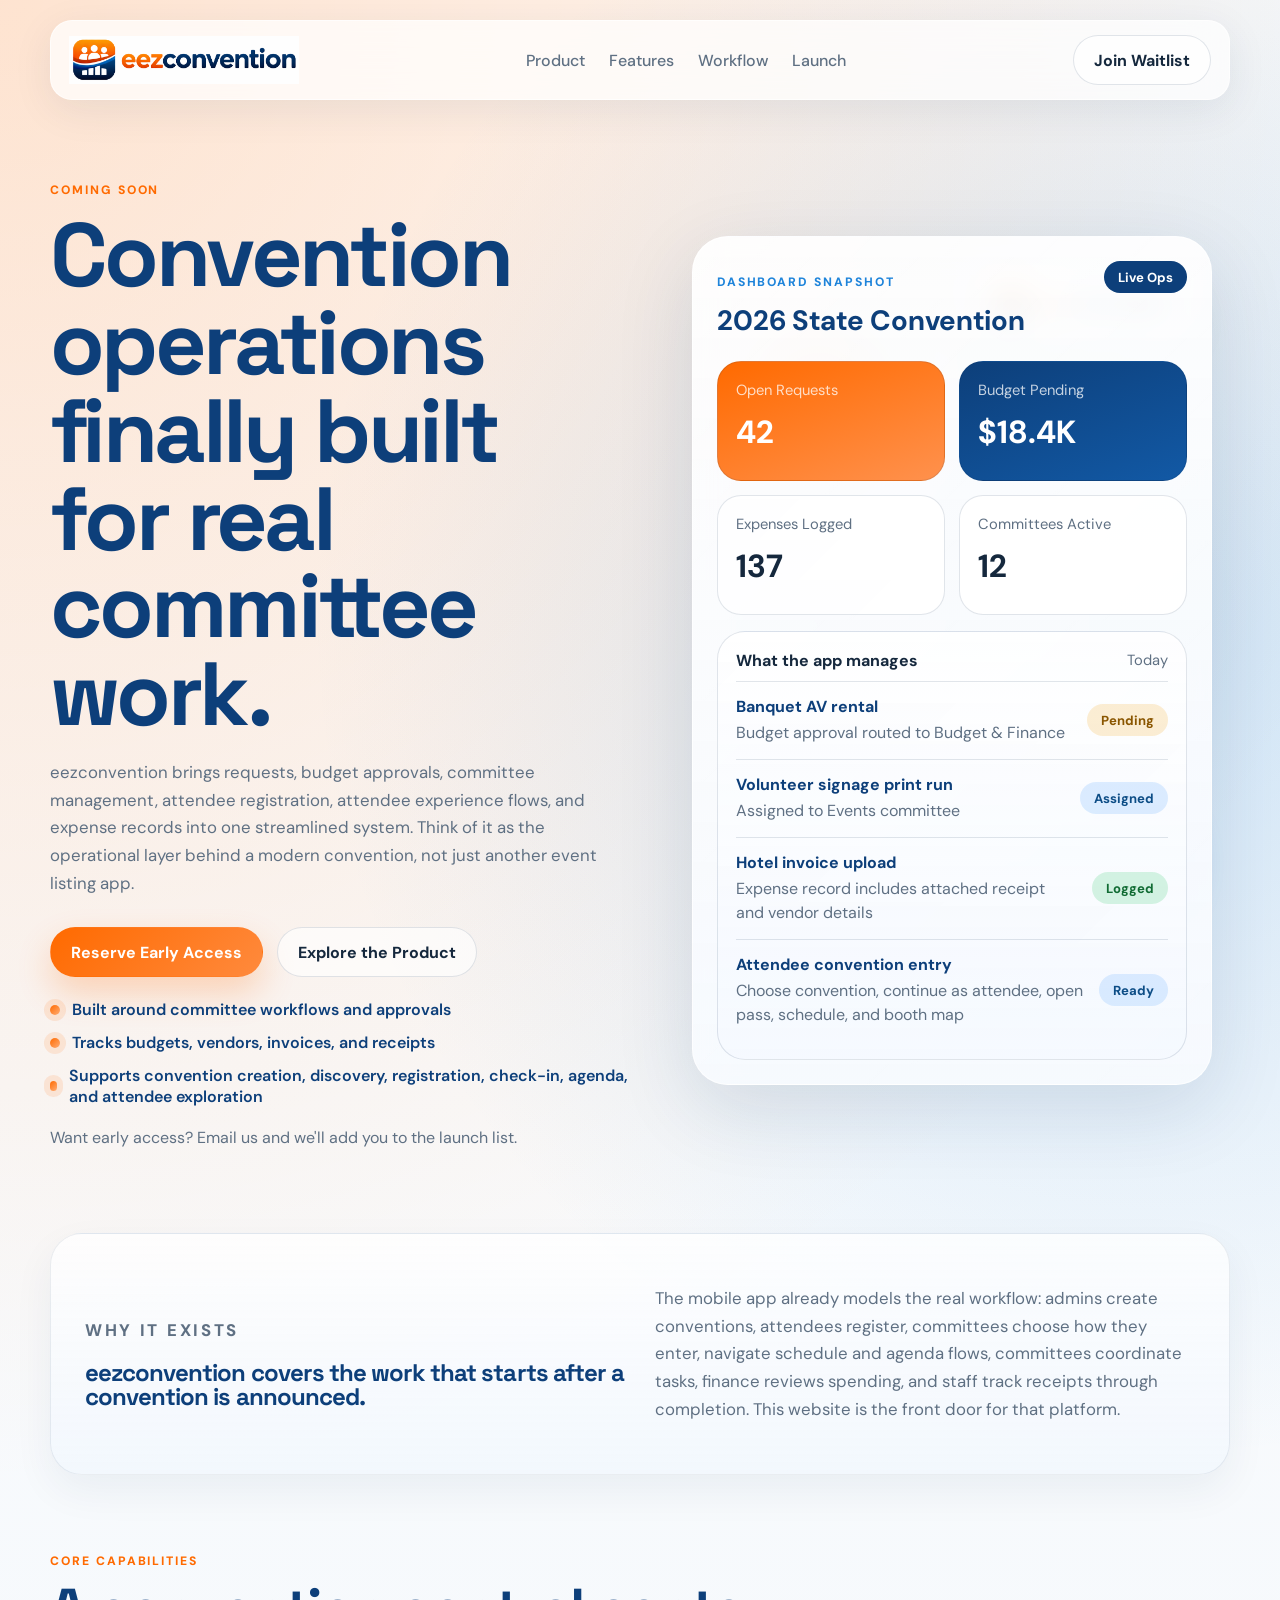
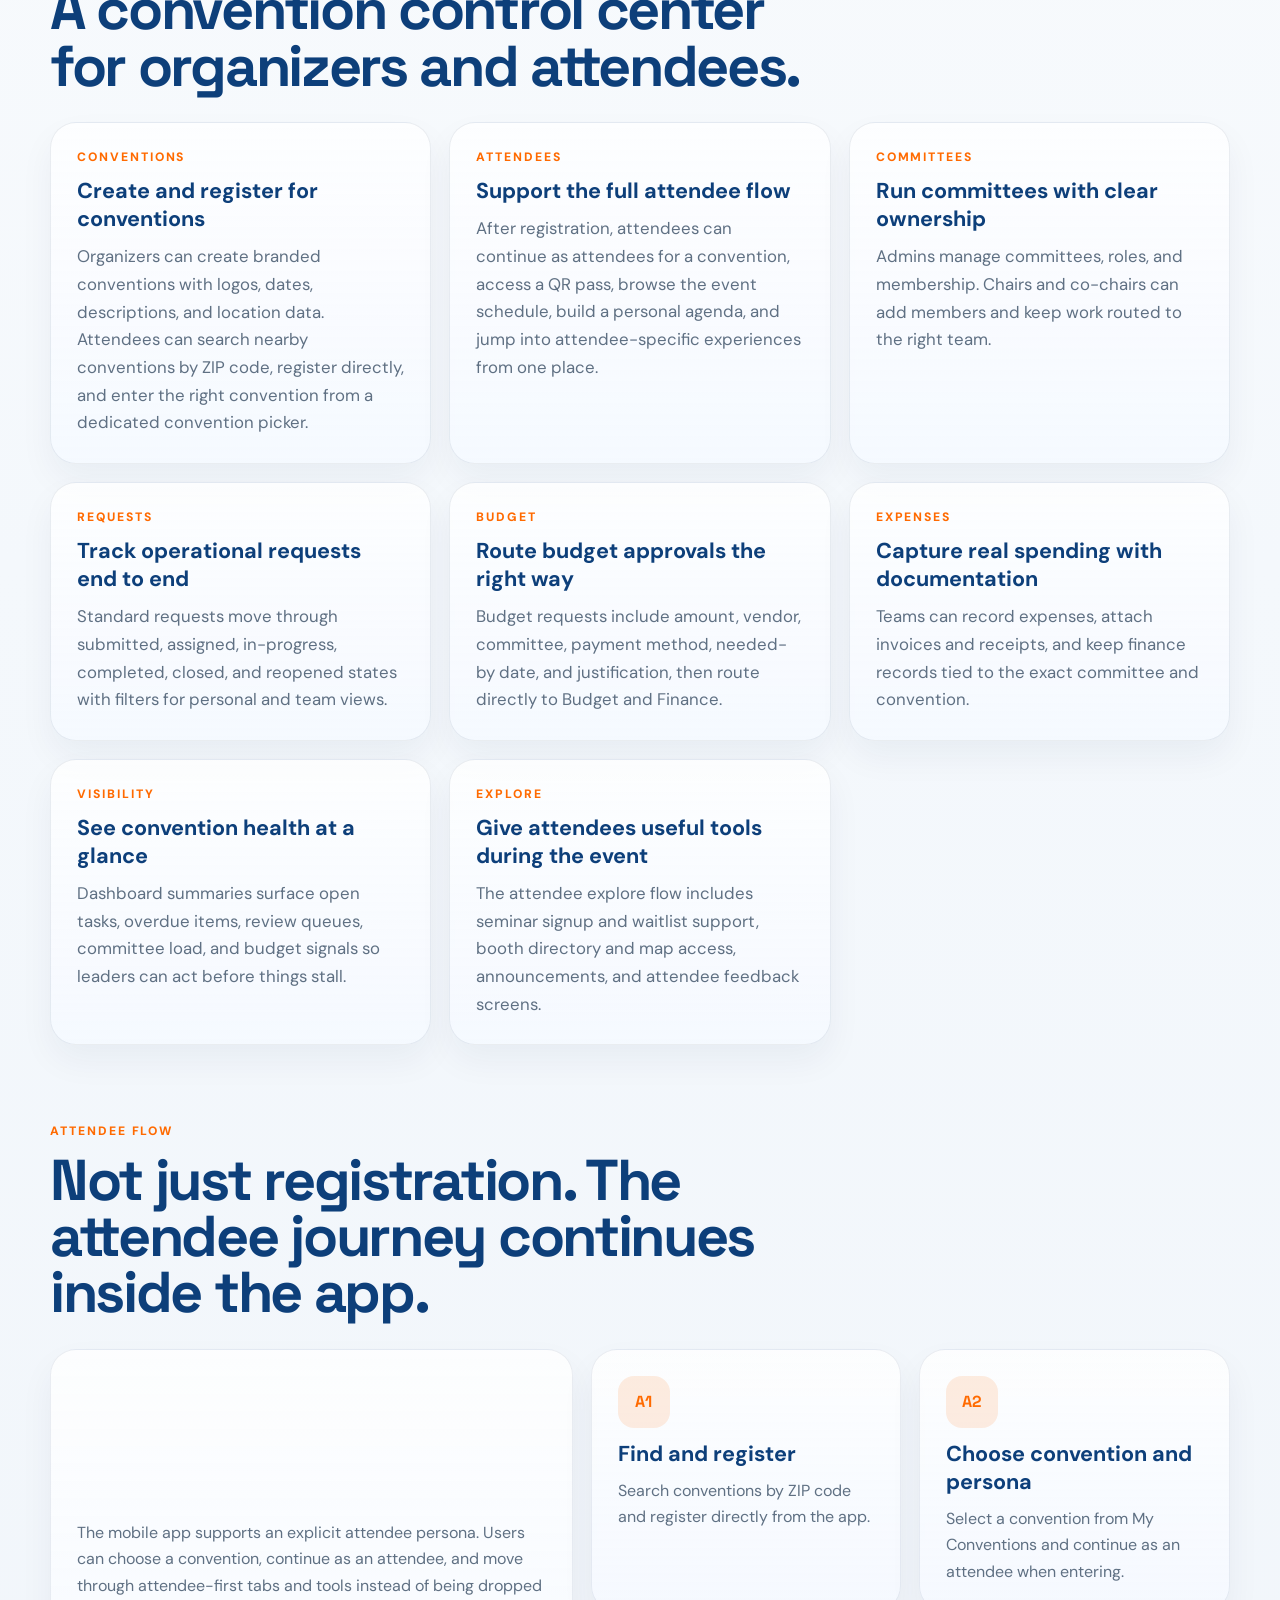
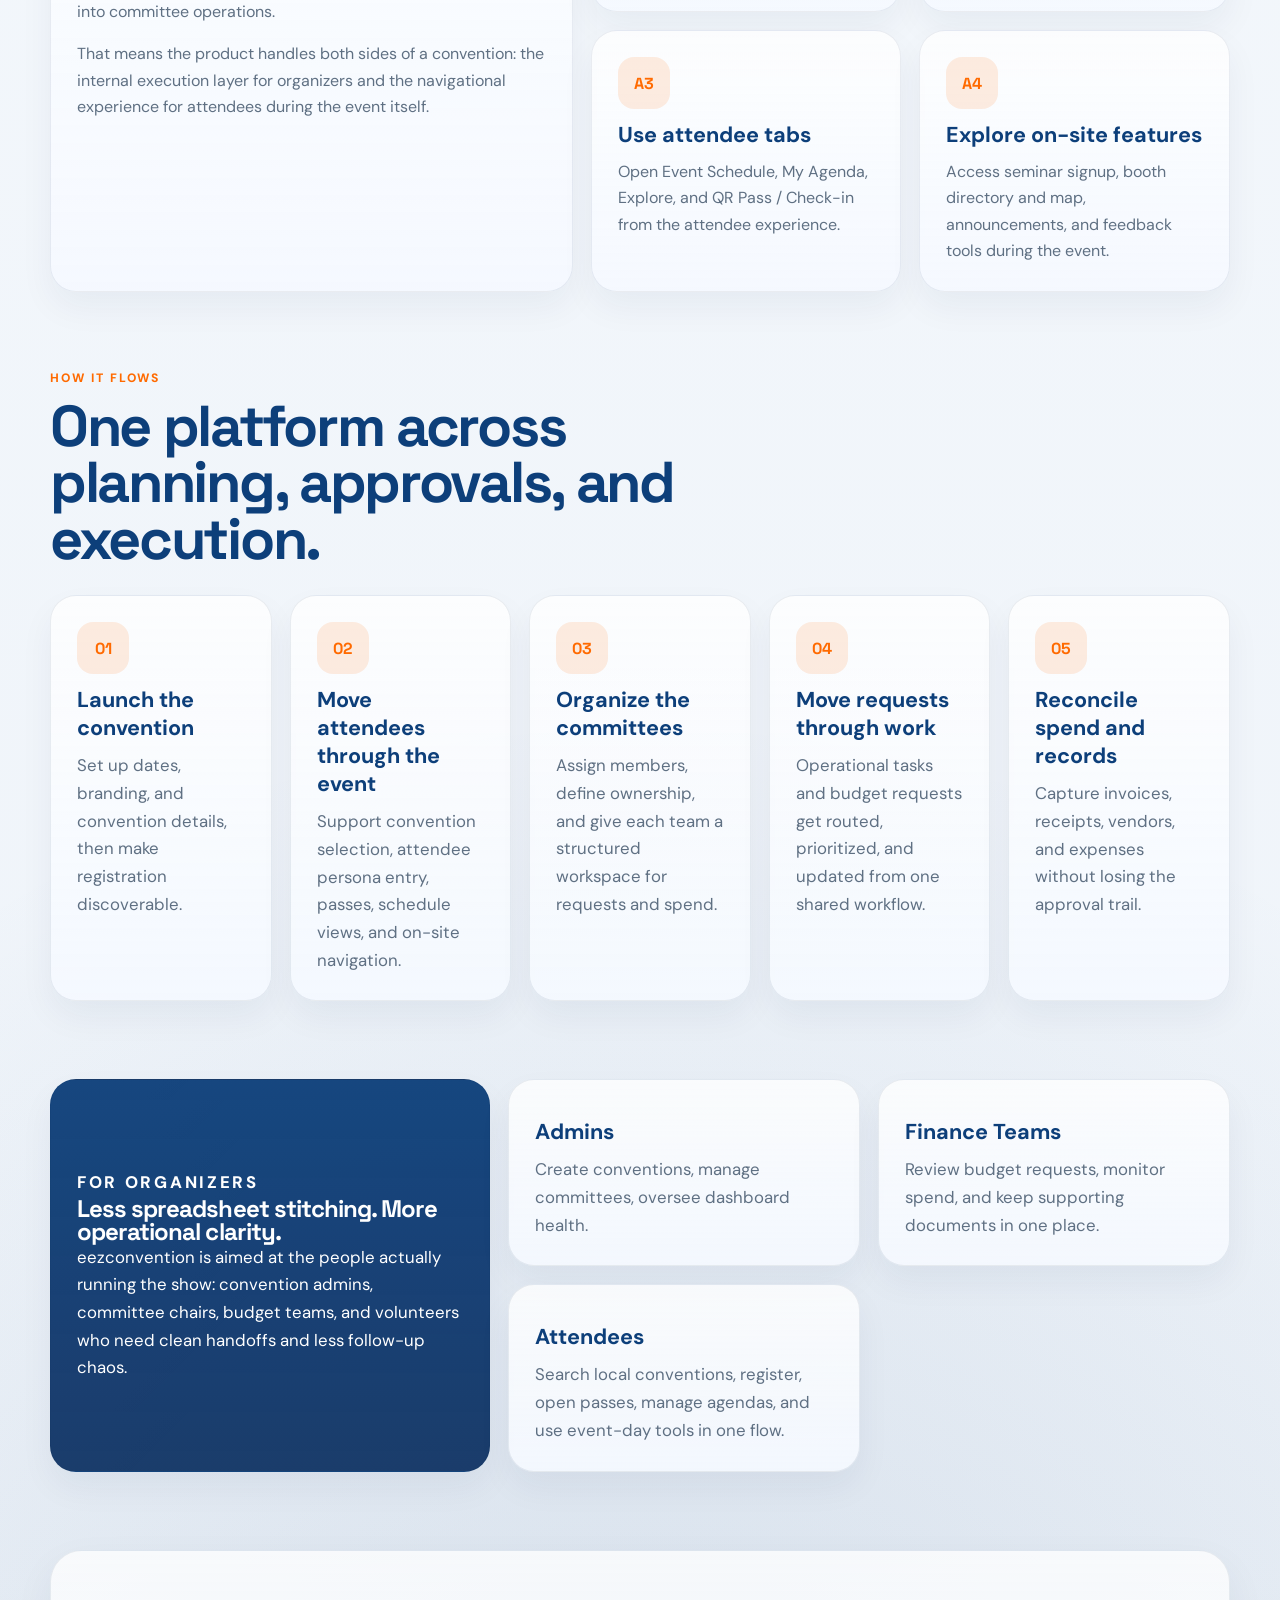
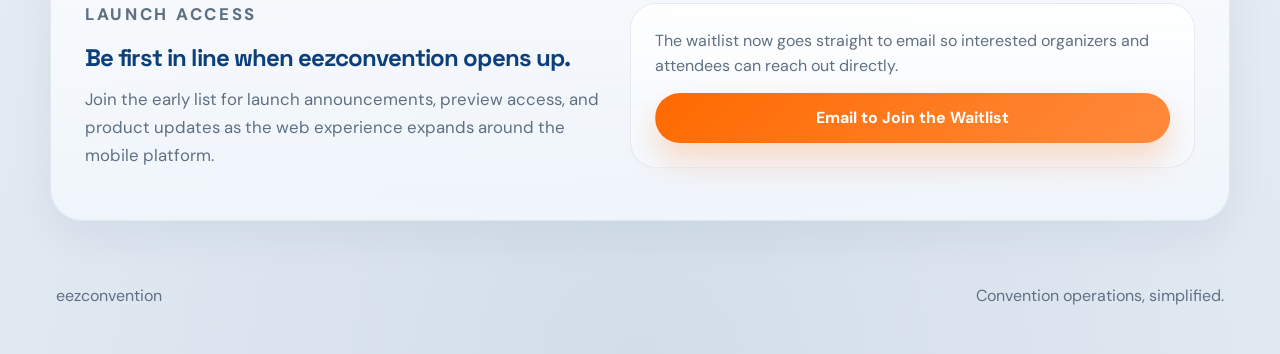
==== commit 4b4d8c6c: "Refactor code structure for improved readability and maintainability" ====
--- a/index.html
+++ b/index.html
@@ -14,6 +14,7 @@
       href="https://fonts.googleapis.com/css2?family=DM+Sans:wght@400;500;700;800&family=Space+Grotesk:wght@500;700&display=swap"
       rel="stylesheet"
     />
+    <link rel="icon" type="image/png" href="./assets/favicon.png" />
     <link rel="stylesheet" href="./styles.css" />
   </head>
   <body>
--- a/styles.css
+++ b/styles.css
@@ -30,6 +30,10 @@
   scroll-behavior: smooth;
 }
 
+section[id] {
+  scroll-margin-top: 110px;
+}
+
 body {
   margin: 0;
   min-width: 320px;
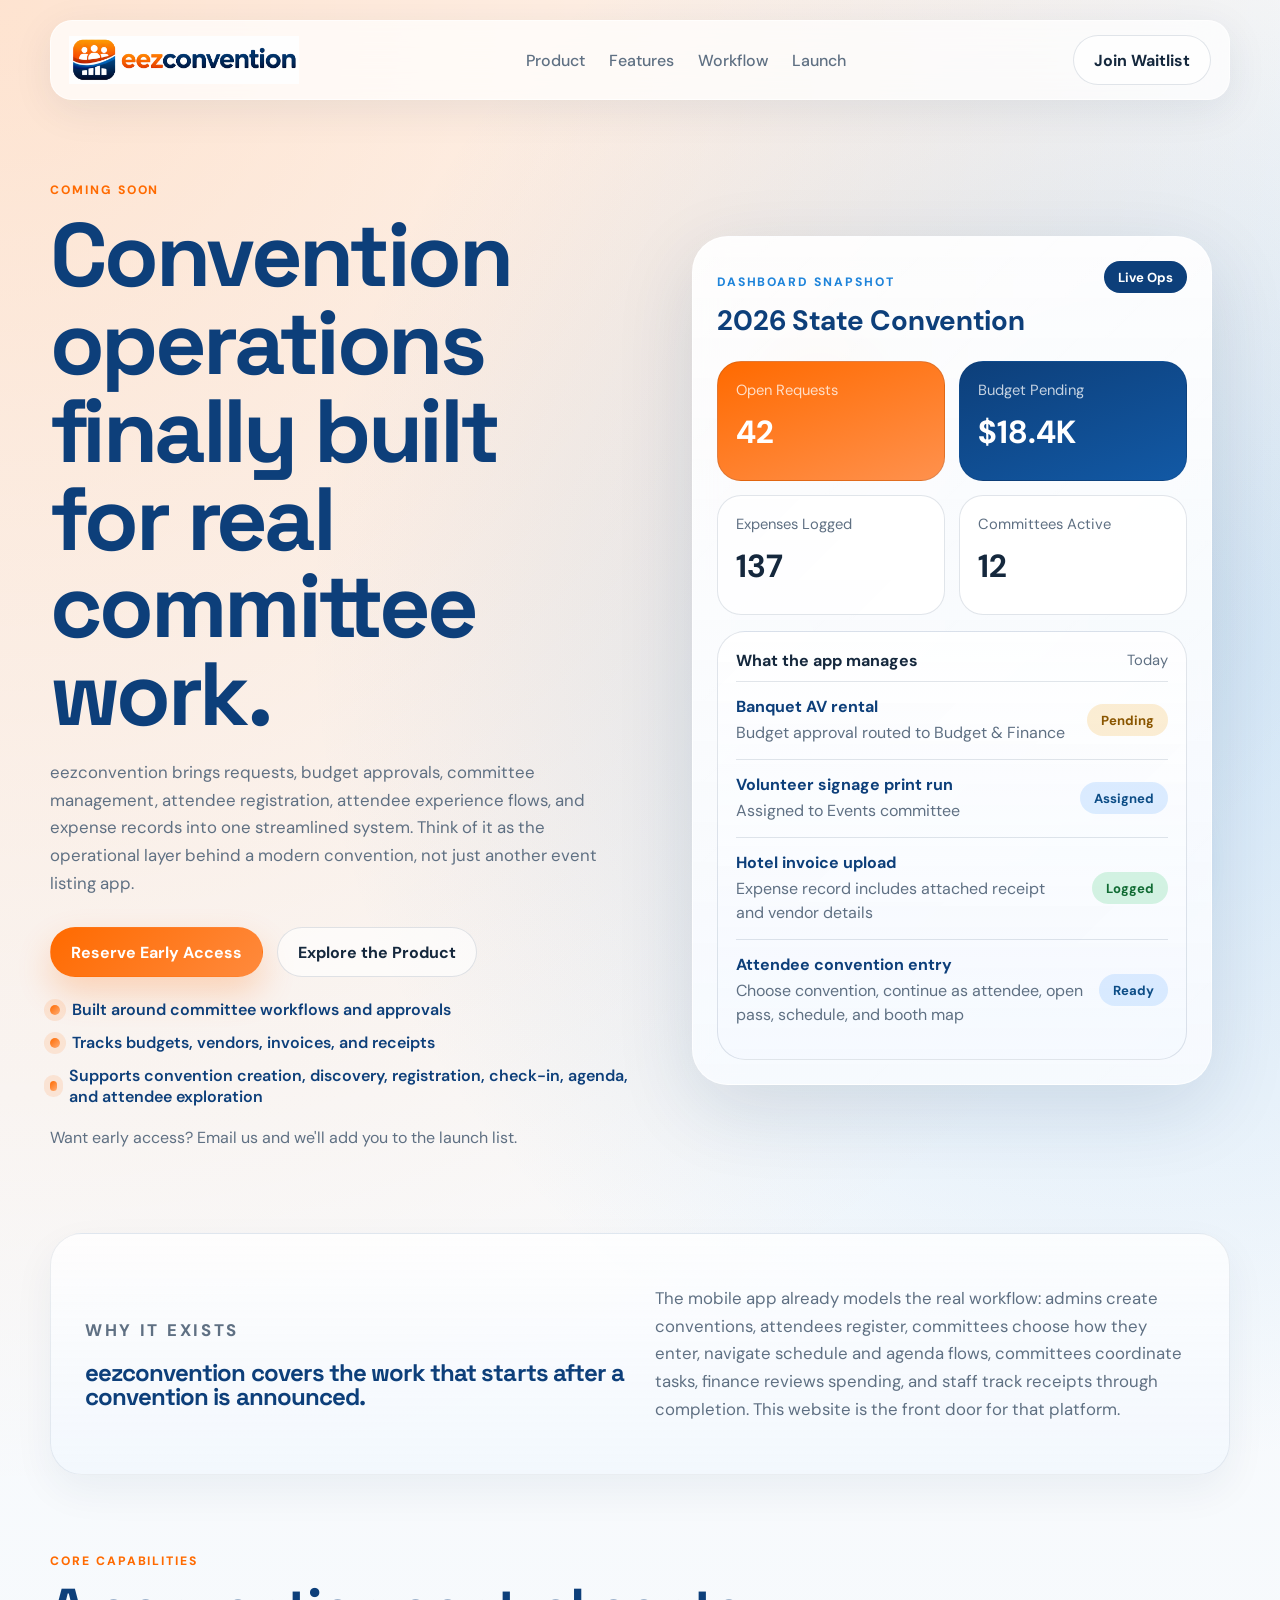
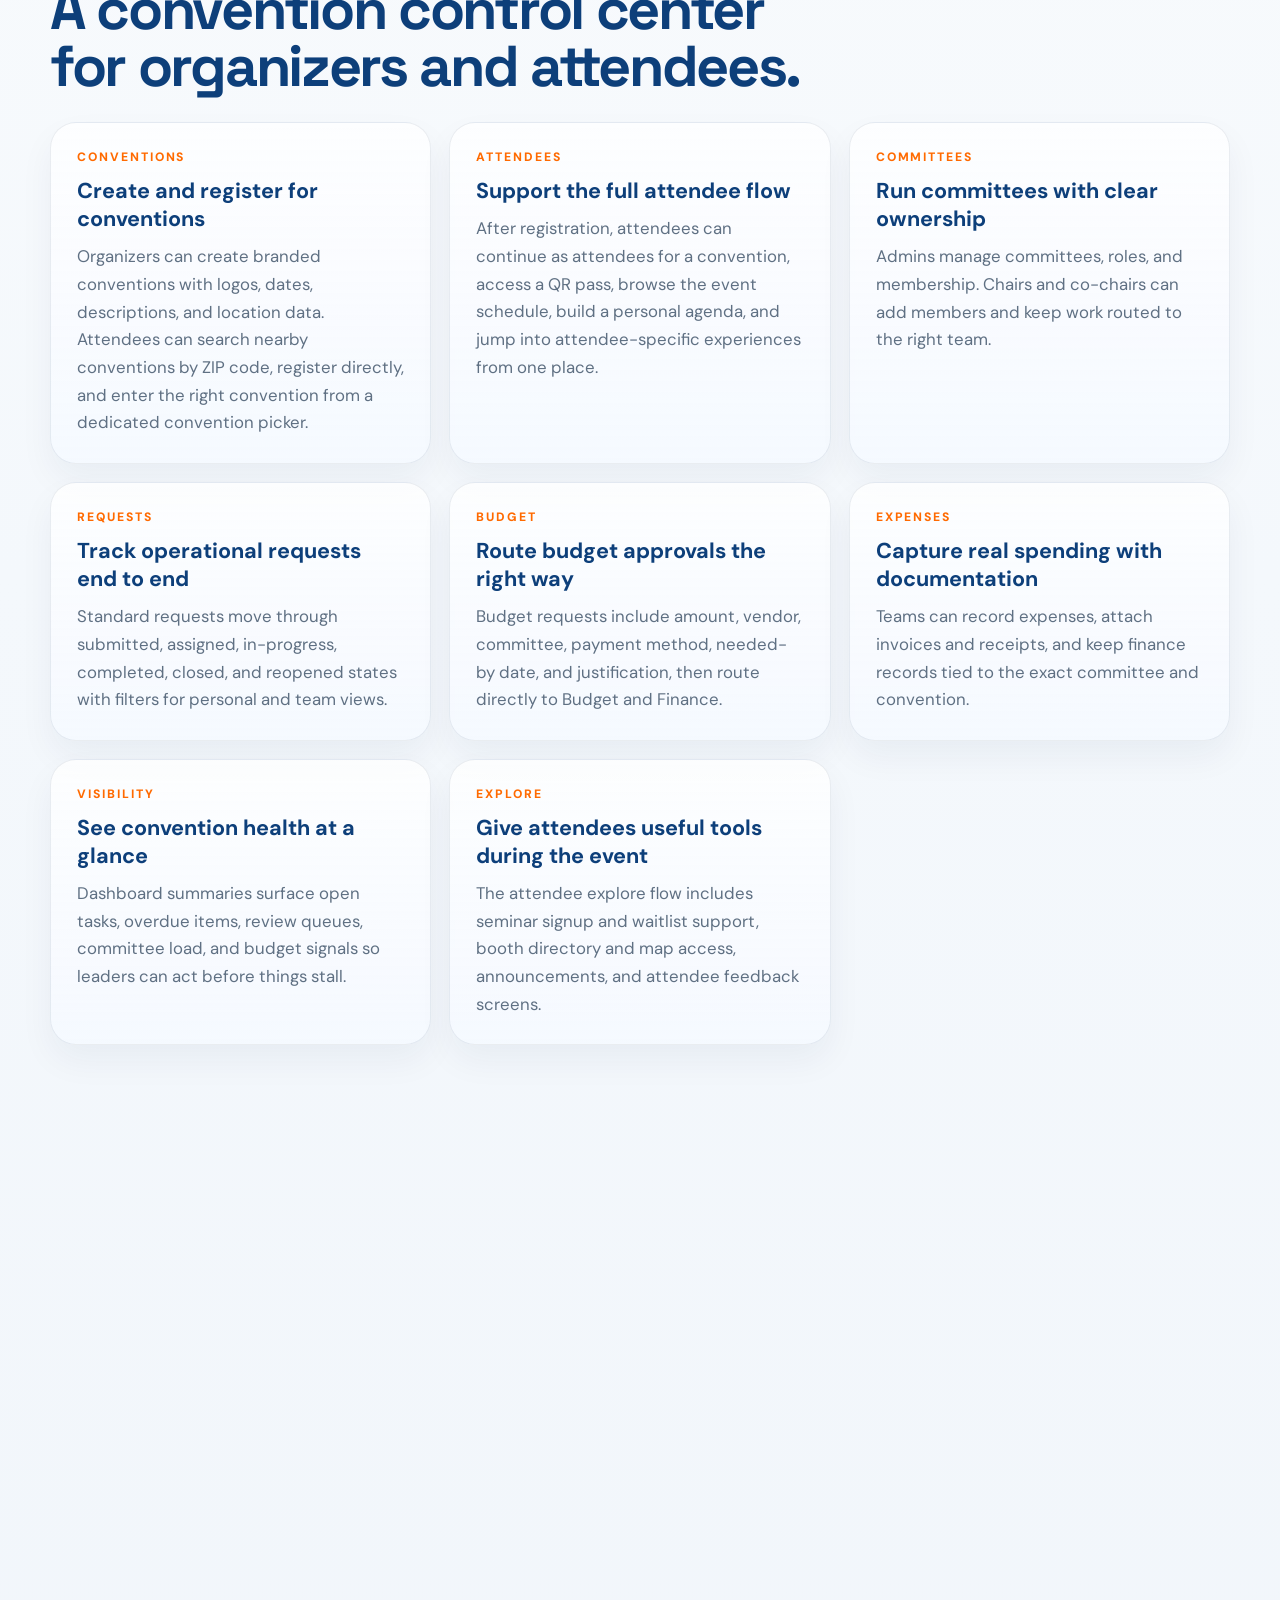
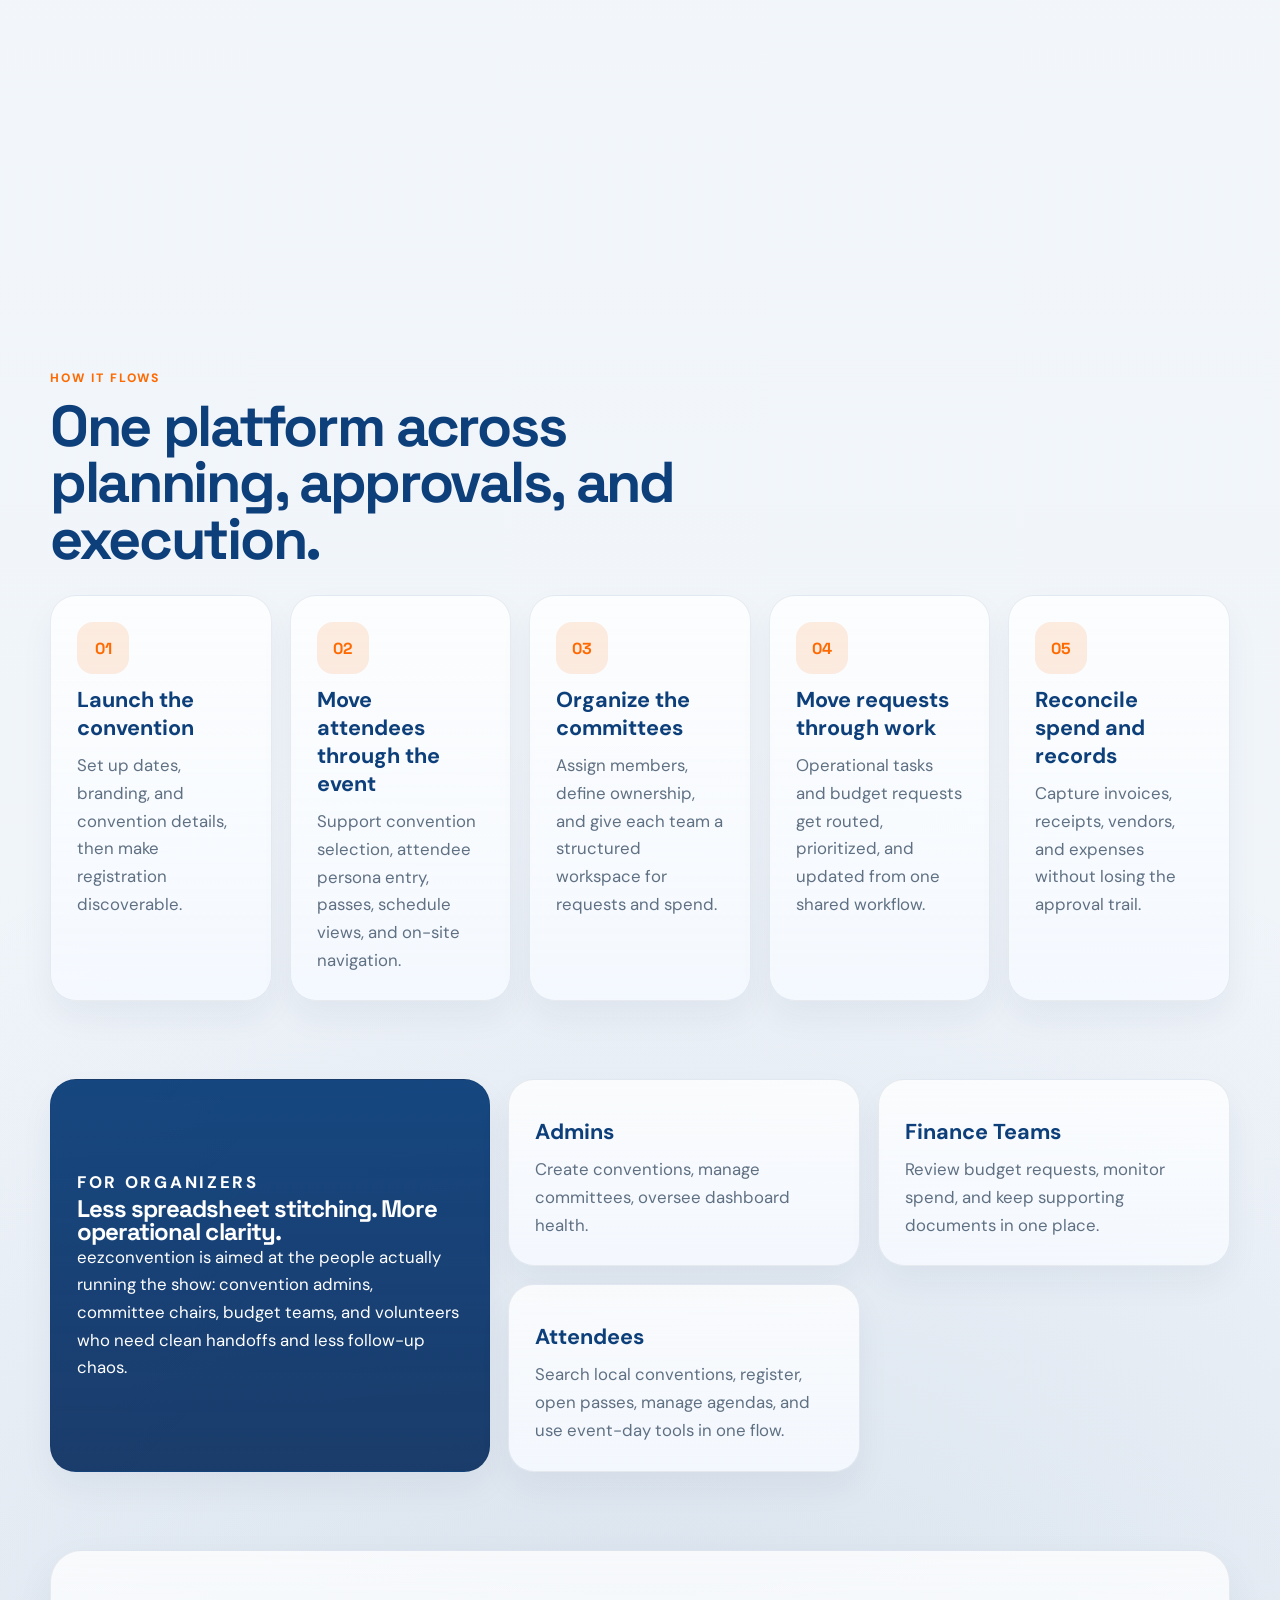
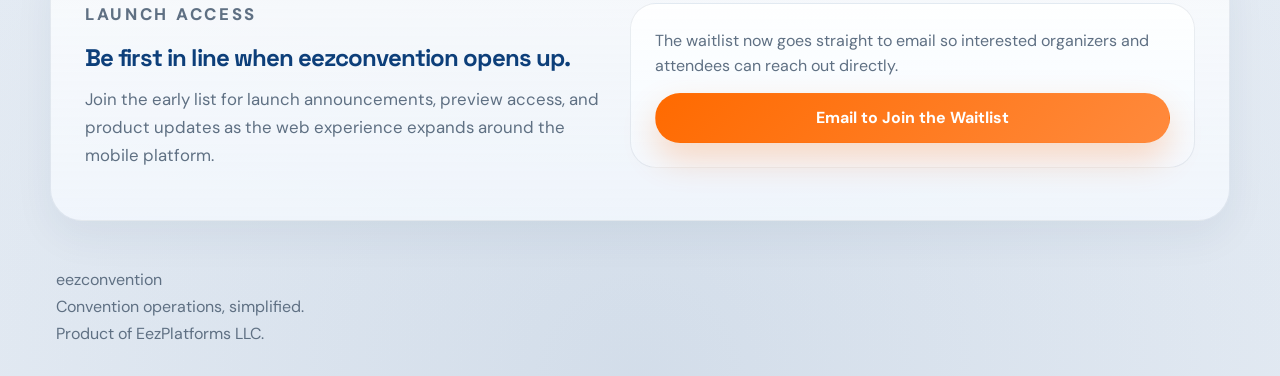
==== commit 6b48a117: "Refactor footer layout and styles for improved alignment and spacing" ====
--- a/index.html
+++ b/index.html
@@ -64,9 +64,6 @@
           <div class="hero-visual reveal">
             <div class="orb orb-one"></div>
             <div class="orb orb-two"></div>
-            <div class="logo-badge">
-              <img src="./assets/eezconvention-logo.png" alt="eezconvention logo" />
-            </div>
             <div class="device-card">
               <div class="device-top">
                 <div>
@@ -355,6 +352,7 @@
       <footer class="footer">
         <p>eezconvention</p>
         <p>Convention operations, simplified.</p>
+        <p>Product of EezPlatforms LLC.</p>
       </footer>
     </div>
     <script src="./script.js"></script>
--- a/styles.css
+++ b/styles.css
@@ -28,10 +28,7 @@
 
 html {
   scroll-behavior: smooth;
-}
-
-section[id] {
-  scroll-margin-top: 110px;
+  overflow-x: hidden;
 }
 
 body {
@@ -39,6 +36,7 @@
   min-width: 320px;
   font-family: "DM Sans", sans-serif;
   color: var(--text);
+  overflow-x: hidden;
   background:
     radial-gradient(circle at top left, rgba(255, 106, 0, 0.18), transparent 28%),
     radial-gradient(circle at 90% 12%, rgba(31, 132, 218, 0.2), transparent 18%),
@@ -63,6 +61,7 @@
 }
 
 .topbar {
+  position: -webkit-sticky;
   position: sticky;
   top: 16px;
   z-index: 20;
@@ -137,6 +136,11 @@
   align-items: center;
   gap: 44px;
   padding: 42px 0 60px;
+}
+
+.hero-copy,
+.hero-visual {
+  min-width: 0;
 }
 
 .eyebrow,
@@ -229,6 +233,7 @@
 
 .hero-visual {
   position: relative;
+  width: 100%;
   min-height: 620px;
   display: flex;
   align-items: center;
@@ -276,7 +281,8 @@
 
 .device-card {
   position: relative;
-  width: min(100%, 520px);
+  width: 100%;
+  max-width: 520px;
   padding: 24px;
   border: 1px solid rgba(255, 255, 255, 0.7);
   border-radius: 36px;
@@ -623,12 +629,17 @@
 }
 
 .footer {
-  align-items: center;
-  justify-content: space-between;
-  gap: 12px;
+  flex-direction: column;
+  align-items: flex-start;
+  justify-content: flex-start;
+  gap: 6px;
   margin-top: 28px;
   padding: 18px 6px 0;
   color: var(--muted);
+}
+
+.footer p {
+  margin: 0;
 }
 
 .reveal {
@@ -670,13 +681,20 @@
 
 @media (max-width: 780px) {
   .site-shell {
-    width: min(calc(100% - 20px), var(--container));
+    width: min(calc(100% - 16px), var(--container));
     padding-top: 10px;
   }
 
   .topbar {
     position: static;
     flex-wrap: wrap;
+    justify-content: center;
+    gap: 14px;
+    padding: 14px;
+  }
+
+  .brand {
+    width: 100%;
     justify-content: center;
   }
 
@@ -688,6 +706,10 @@
     font-size: 0.95rem;
   }
 
+  .topbar > .button-ghost {
+    width: 100%;
+  }
+
   .hero {
     grid-template-columns: 1fr;
     gap: 26px;
@@ -701,9 +723,12 @@
 
   .hero-visual {
     min-height: auto;
+    overflow: hidden;
   }
 
   .device-card {
+    width: 100%;
+    max-width: 100%;
     padding: 18px;
     border-radius: 28px;
   }
@@ -716,6 +741,14 @@
     position: static;
     width: min(100%, 240px);
     margin: 0 auto 14px;
+  }
+
+  .hero-actions .button {
+    width: 100%;
+  }
+
+  .hero-points li {
+    align-items: flex-start;
   }
 
   .stat-grid,
@@ -728,6 +761,32 @@
 
   .value-strip,
   .launch-section {
+    flex-direction: column;
+    align-items: flex-start;
+  }
+
+  .value-strip > * {
+    width: 100%;
+    flex: none;
+  }
+
+  .value-strip h2 {
+    font-size: clamp(2rem, 10vw, 3rem);
+  }
+
+  .value-strip,
+  .launch-section,
+  .feature-card,
+  .timeline-step,
+  .audience-card,
+  .attendee-overview,
+  .attendee-step,
+  .waitlist-card {
+    padding: 20px;
+  }
+
+  .value-strip,
+  .launch-section {
     padding: 24px;
   }
 
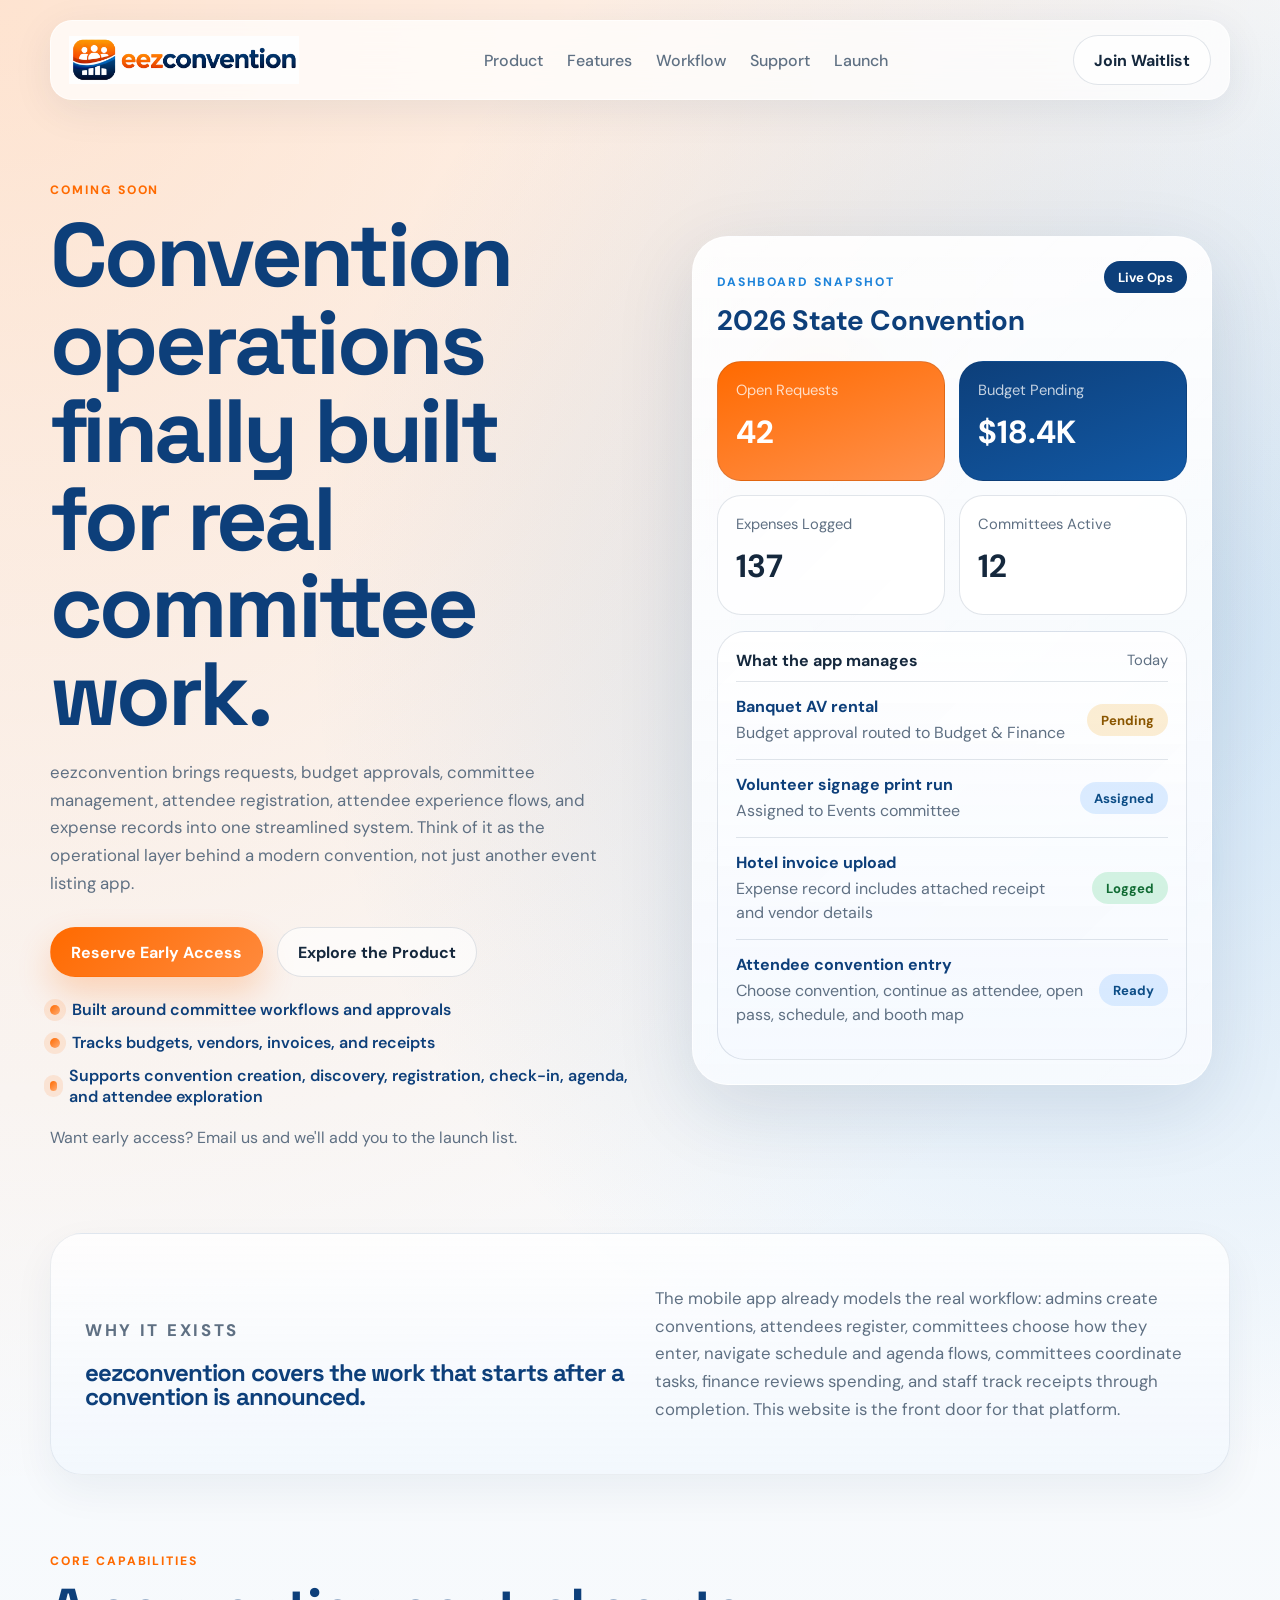
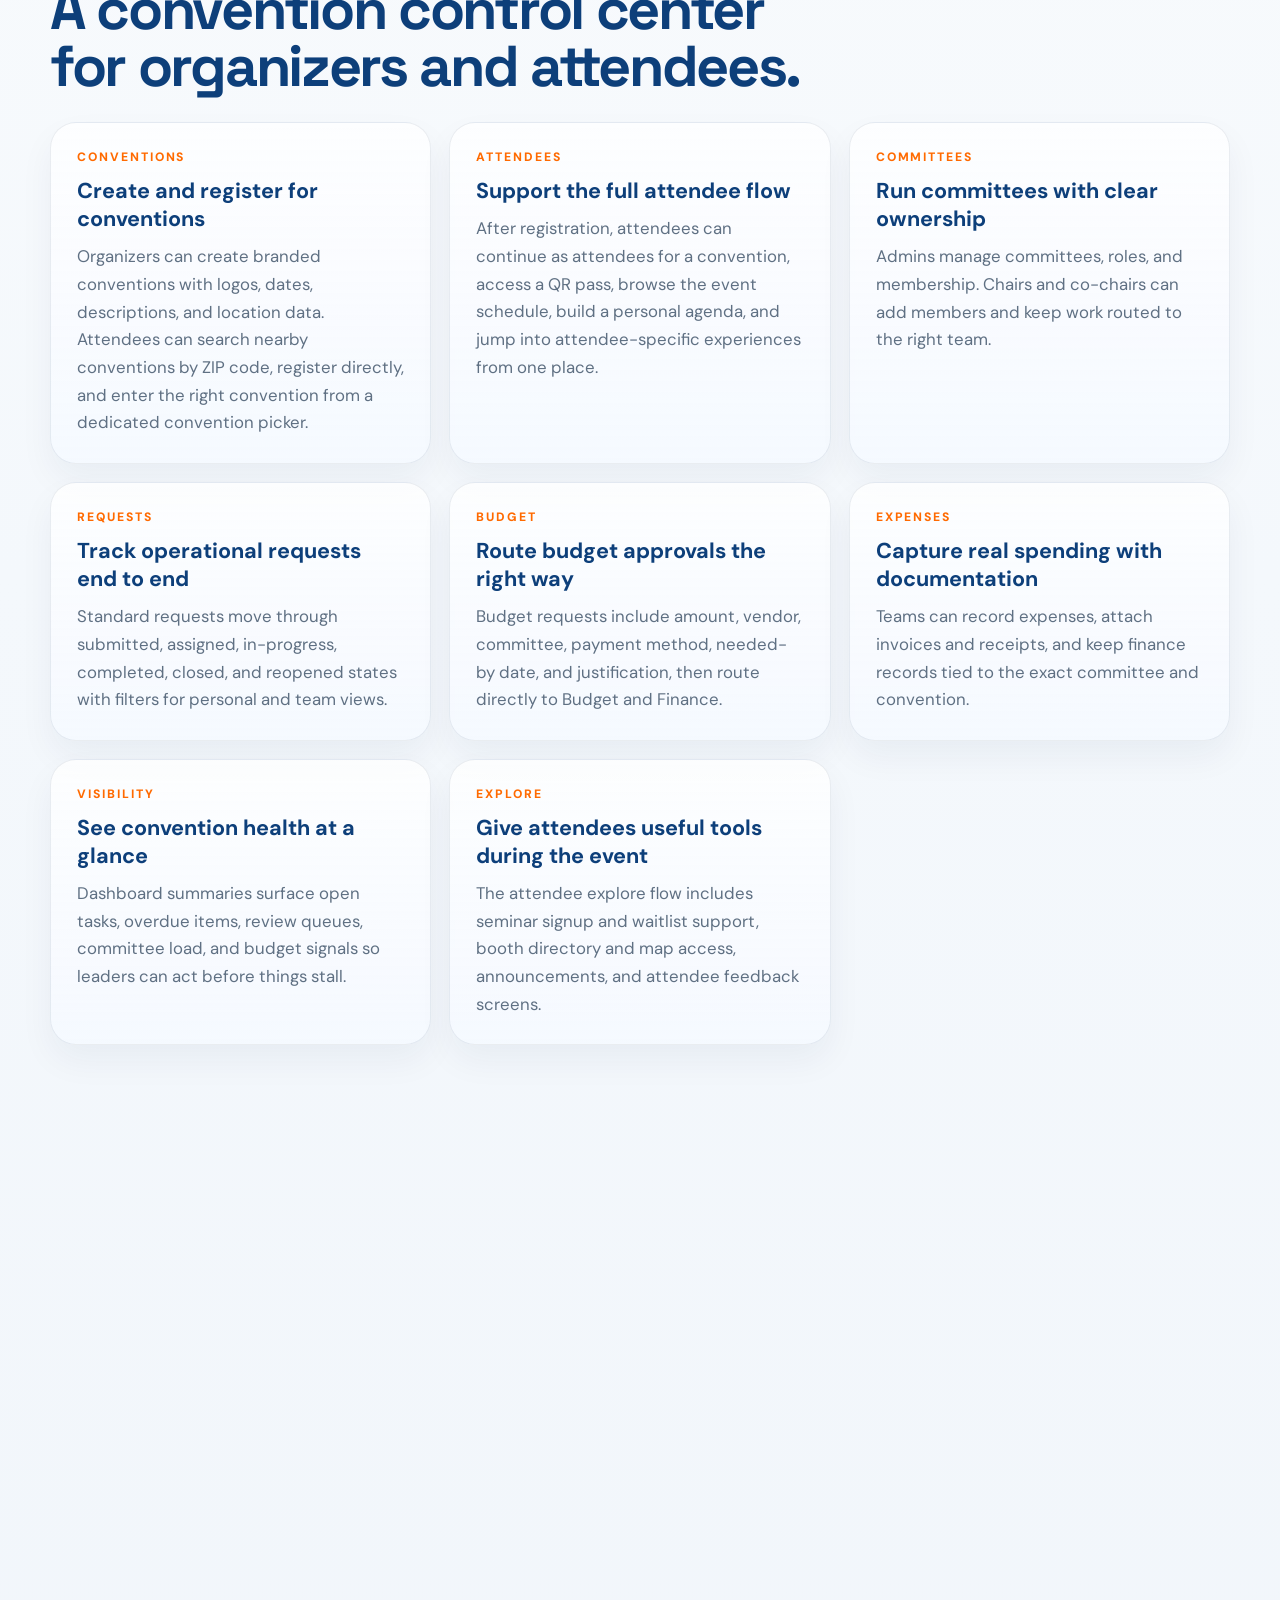
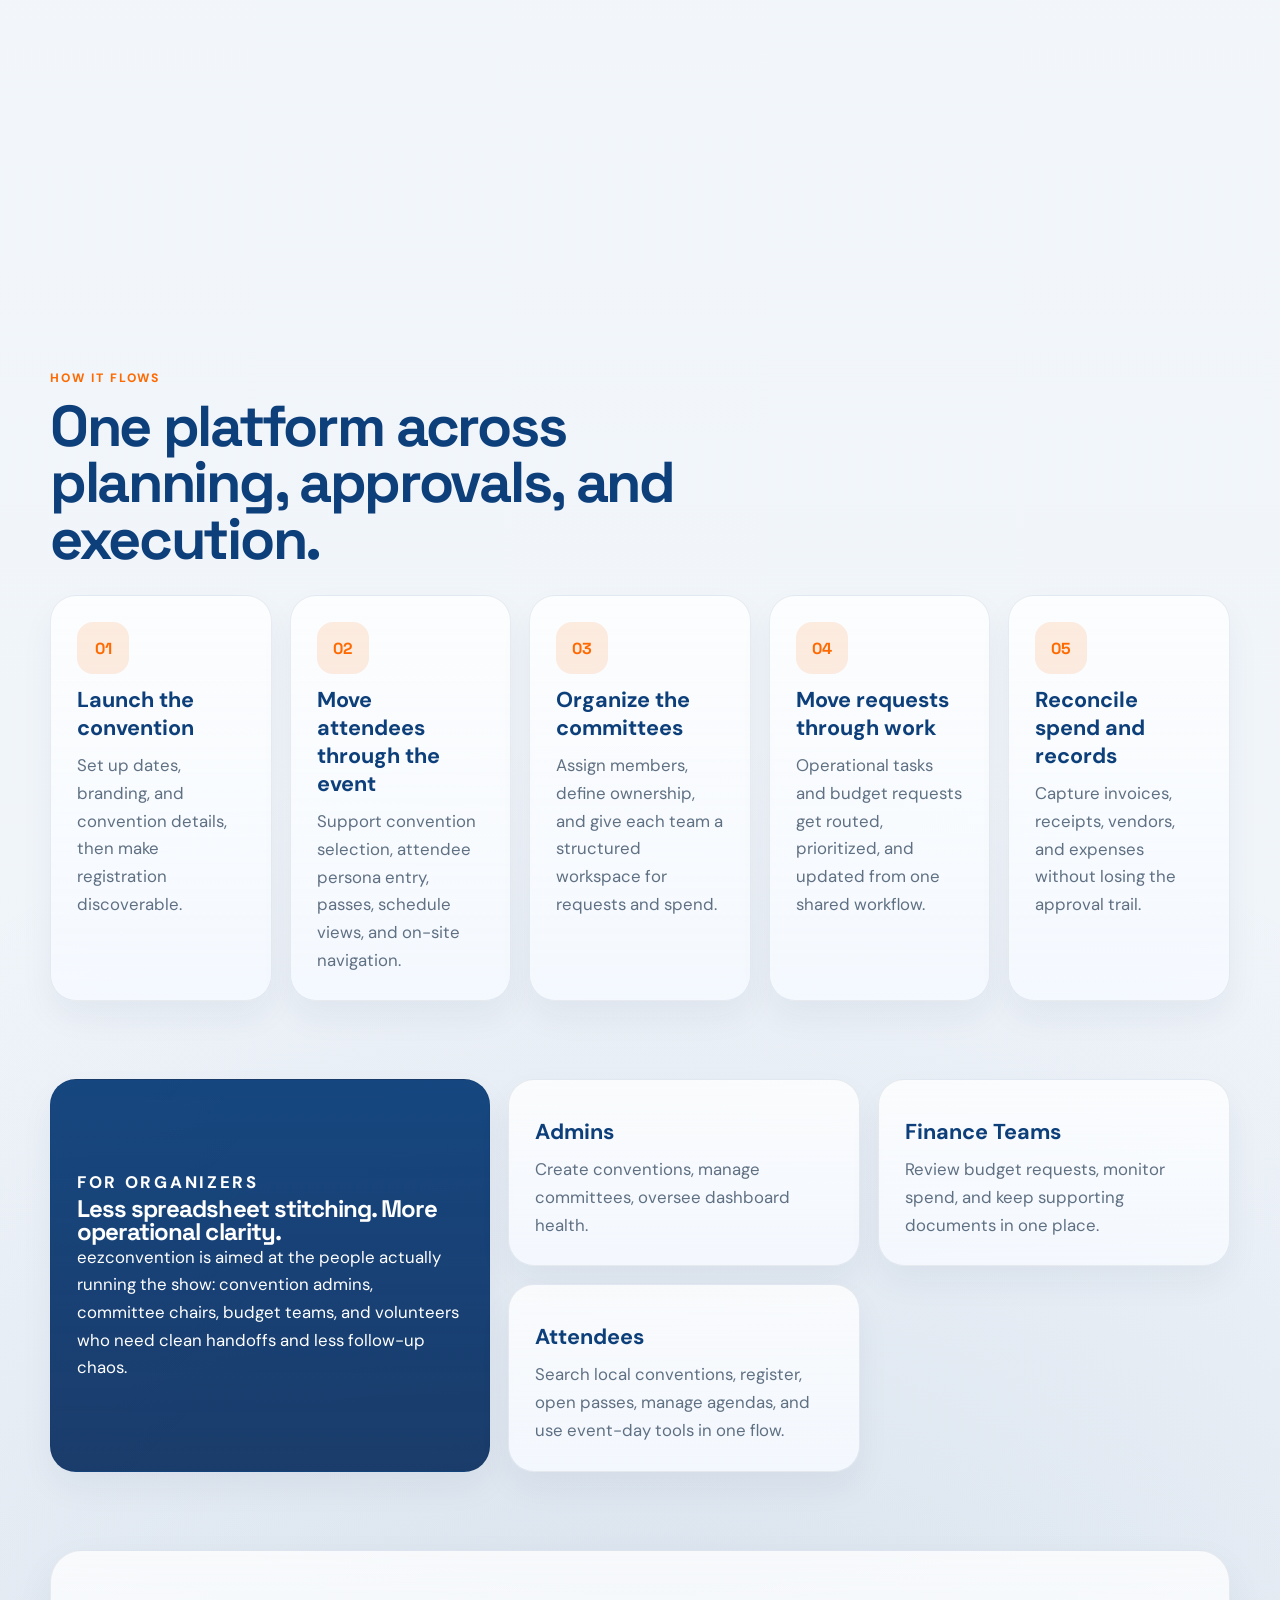
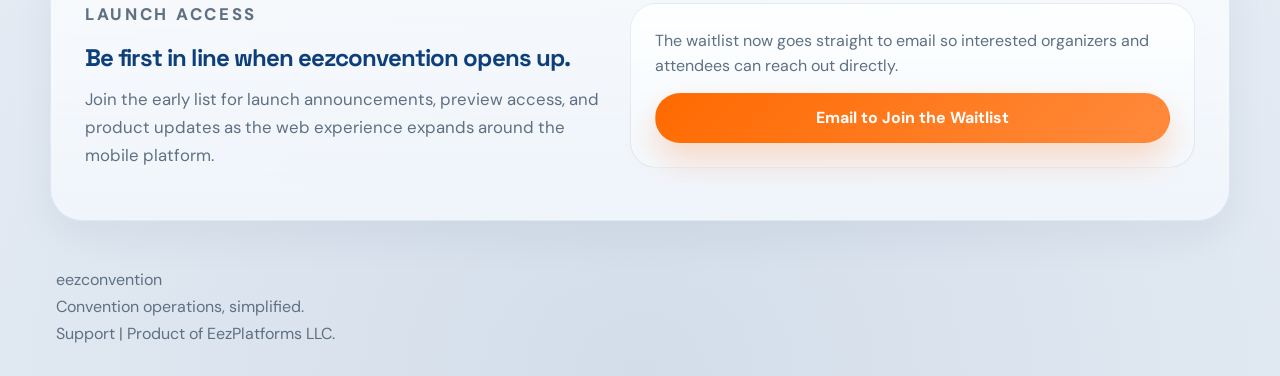
==== commit e248d782: "Add support page with contact information, FAQs, and response expectations" ====
--- a/index.html
+++ b/index.html
@@ -27,6 +27,7 @@
           <a href="#product">Product</a>
           <a href="#features">Features</a>
           <a href="#workflow">Workflow</a>
+          <a href="./support.html">Support</a>
           <a href="#launch">Launch</a>
         </nav>
         <a
@@ -352,7 +353,7 @@
       <footer class="footer">
         <p>eezconvention</p>
         <p>Convention operations, simplified.</p>
-        <p>Product of EezPlatforms LLC.</p>
+        <p><a href="./support.html">Support</a> | Product of EezPlatforms LLC.</p>
       </footer>
     </div>
     <script src="./script.js"></script>
--- a/styles.css
+++ b/styles.css
@@ -160,10 +160,12 @@
 }
 
 .hero h1,
+.support-hero h1,
 .section-heading h2,
 .value-strip h2,
 .audience-card.large h2,
-.launch-copy h2 {
+.launch-copy h2,
+.response-section h2 {
   margin: 0;
   font-family: "Space Grotesk", sans-serif;
   line-height: 0.98;
@@ -178,6 +180,10 @@
 }
 
 .hero-text,
+.support-hero p,
+.support-copy p,
+.faq-item p,
+.response-list p,
 .value-strip p,
 .feature-card p,
 .timeline-step p,
@@ -191,6 +197,128 @@
 .hero-text {
   max-width: 60ch;
   margin: 20px 0 0;
+}
+
+.support-hero {
+  display: grid;
+  grid-template-columns: minmax(0, 1.2fr) minmax(320px, 0.8fr);
+  align-items: stretch;
+  gap: 24px;
+  padding: 42px 0 44px;
+}
+
+.support-hero h1 {
+  margin-top: 14px;
+  max-width: 12ch;
+  font-size: clamp(3rem, 7vw, 5.2rem);
+}
+
+.support-hero p {
+  max-width: 64ch;
+  margin: 20px 0 0;
+}
+
+.support-contact,
+.support-section,
+.faq-item,
+.response-section,
+.response-list article {
+  border: 1px solid rgba(11, 45, 77, 0.08);
+  border-radius: 26px;
+  background: linear-gradient(180deg, rgba(255, 255, 255, 0.78), rgba(245, 249, 255, 0.9));
+  box-shadow: 0 16px 34px rgba(13, 47, 87, 0.05);
+}
+
+.support-contact {
+  display: flex;
+  flex-direction: column;
+  justify-content: center;
+  min-width: 0;
+  padding: 28px;
+}
+
+.support-contact a {
+  margin-top: 12px;
+  color: var(--navy);
+  font-family: "Space Grotesk", sans-serif;
+  font-size: clamp(1.45rem, 3vw, 2rem);
+  font-weight: 700;
+  overflow-wrap: anywhere;
+}
+
+.support-contact p {
+  margin-bottom: 0;
+}
+
+.support-section {
+  padding: 34px;
+  margin-top: 34px;
+}
+
+.support-heading {
+  margin: 0 0 22px;
+}
+
+.support-copy {
+  display: grid;
+  grid-template-columns: repeat(2, minmax(0, 1fr));
+  gap: 22px;
+}
+
+.support-copy p {
+  margin: 0;
+}
+
+.faq-grid {
+  display: grid;
+  grid-template-columns: repeat(3, minmax(0, 1fr));
+  gap: 18px;
+}
+
+.faq-item {
+  padding: 24px;
+}
+
+.faq-item h3,
+.response-list h3 {
+  margin: 0 0 10px;
+  color: var(--navy);
+  font-size: 1.25rem;
+}
+
+.faq-item p {
+  margin: 0;
+}
+
+.response-section {
+  display: grid;
+  grid-template-columns: minmax(260px, 0.85fr) minmax(0, 1.15fr);
+  gap: 28px;
+  align-items: start;
+  padding: 34px;
+  margin-top: 34px;
+}
+
+.response-section h2 {
+  margin-top: 10px;
+  font-size: clamp(2.1rem, 5vw, 3.4rem);
+}
+
+.response-list {
+  display: grid;
+  gap: 16px;
+}
+
+.response-list article {
+  padding: 22px;
+}
+
+.response-list h3 {
+  margin-top: 14px;
+}
+
+.response-list p {
+  margin: 0;
 }
 
 .hero-note {
@@ -666,11 +794,14 @@
   }
 
   .timeline,
-  .attendee-flow-grid {
+  .attendee-flow-grid,
+  .faq-grid {
     grid-template-columns: repeat(2, minmax(0, 1fr));
   }
 
-  .attendee-layout {
+  .attendee-layout,
+  .support-hero,
+  .response-section {
     grid-template-columns: 1fr;
   }
 
@@ -755,6 +886,8 @@
   .feature-grid,
   .timeline,
   .attendee-flow-grid,
+  .support-copy,
+  .faq-grid,
   .audience-section {
     grid-template-columns: 1fr;
   }
@@ -776,11 +909,16 @@
 
   .value-strip,
   .launch-section,
+  .support-section,
+  .response-section,
   .feature-card,
   .timeline-step,
   .audience-card,
   .attendee-overview,
   .attendee-step,
+  .support-contact,
+  .faq-item,
+  .response-list article,
   .waitlist-card {
     padding: 20px;
   }
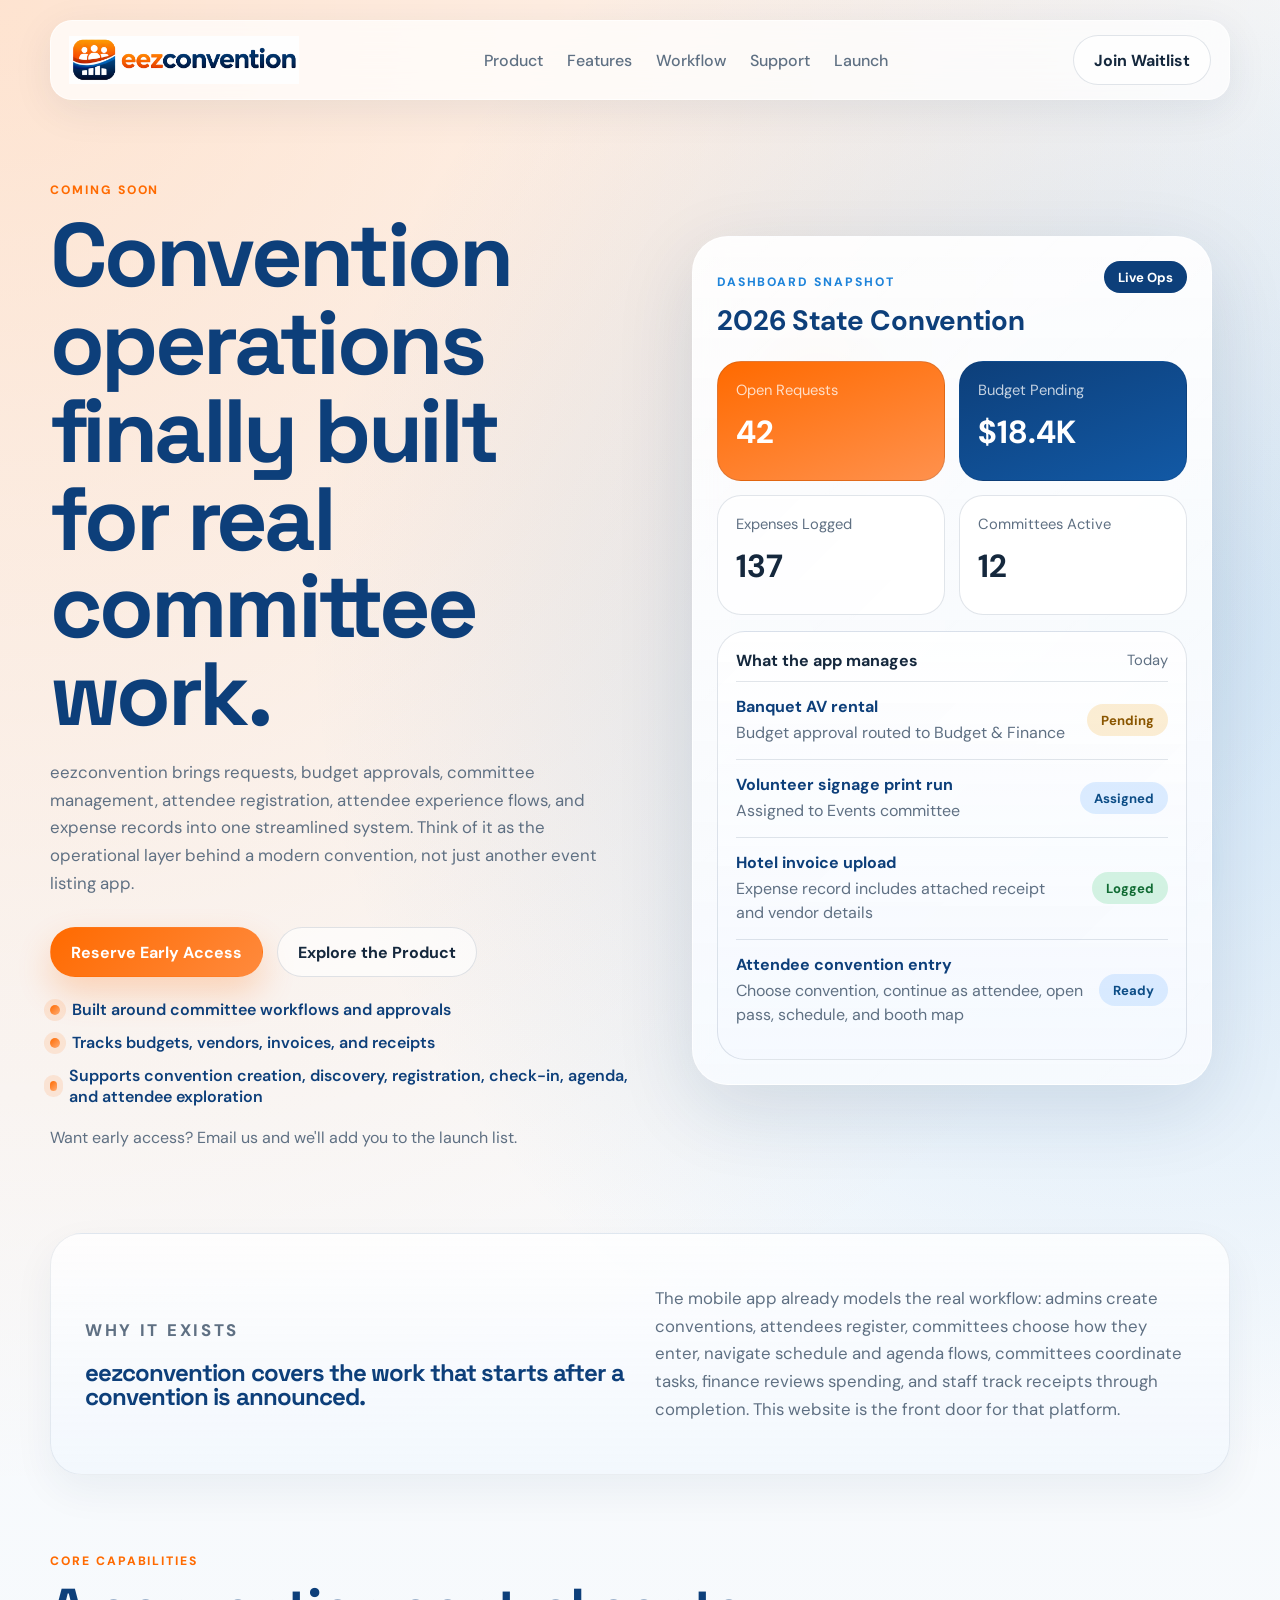
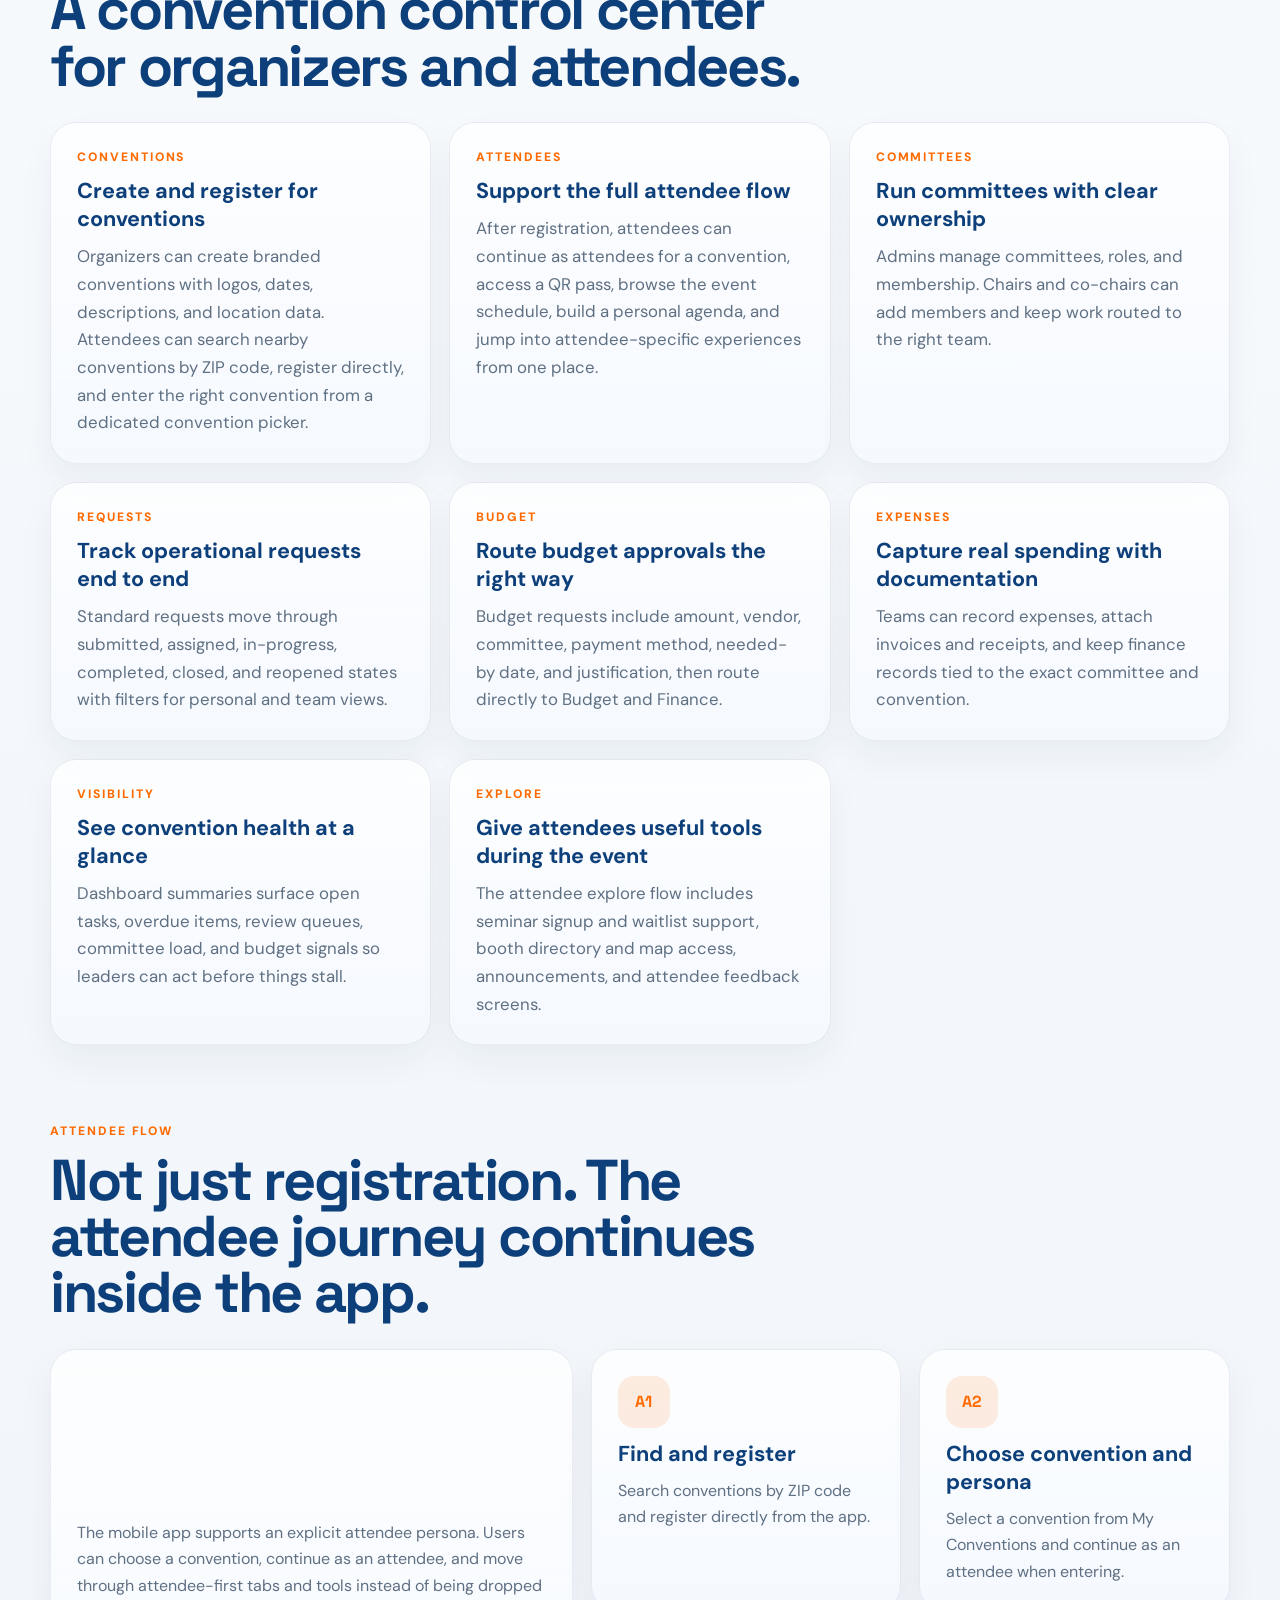
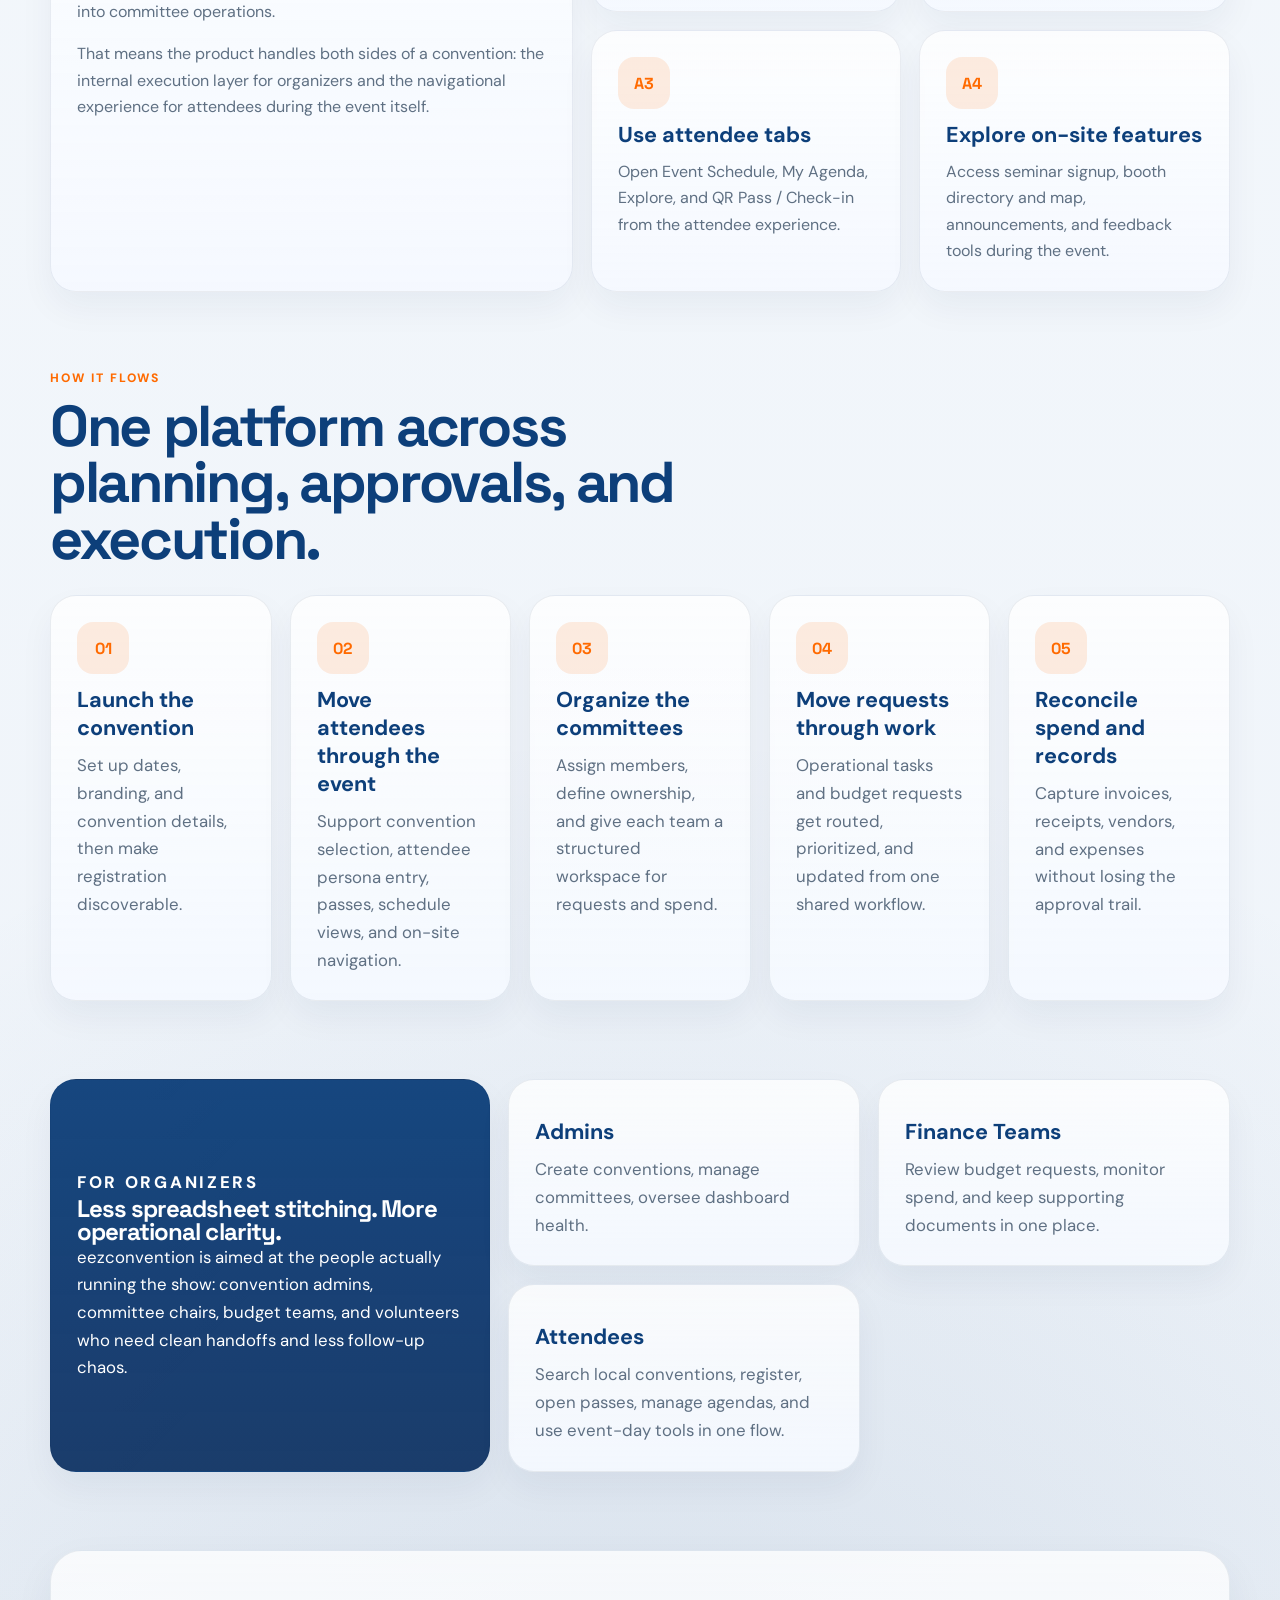
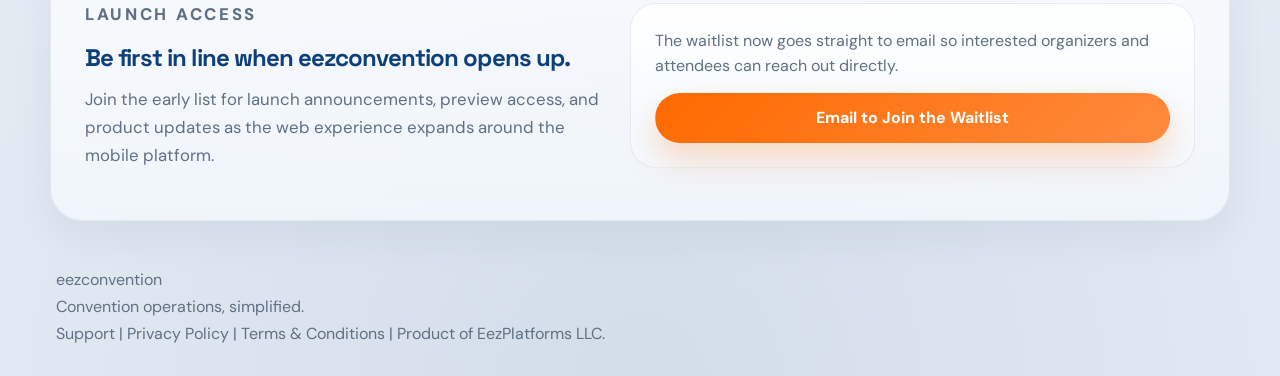
==== commit 20345f6a: "Add Terms & Conditions page for EezConvention" ====
--- a/index.html
+++ b/index.html
@@ -32,7 +32,7 @@
         </nav>
         <a
           class="button button-ghost"
-          href="mailto:hello@eezconvention.com?subject=eezconvention%20Waitlist"
+          href="mailto:admin@eezconvention.com?subject=eezconvention%20Waitlist"
         >
           Join Waitlist
         </a>
@@ -342,7 +342,7 @@
             </p>
             <a
               class="button button-primary button-full"
-              href="mailto:hello@eezconvention.com?subject=eezconvention%20Waitlist&body=Hi%2C%20I%27d%20like%20to%20join%20the%20eezconvention%20waitlist."
+              href="mailto:admin@eezconvention.com?subject=eezconvention%20Waitlist&body=Hi%2C%20I%27d%20like%20to%20join%20the%20eezconvention%20waitlist."
             >
               Email to Join the Waitlist
             </a>
@@ -353,7 +353,12 @@
       <footer class="footer">
         <p>eezconvention</p>
         <p>Convention operations, simplified.</p>
-        <p><a href="./support.html">Support</a> | Product of EezPlatforms LLC.</p>
+        <p>
+          <a href="./support.html">Support</a> |
+          <a href="./legal/privacy/index.html">Privacy Policy</a> |
+          <a href="./legal/terms/index.html">Terms &amp; Conditions</a> |
+          Product of EezPlatforms LLC.
+        </p>
       </footer>
     </div>
     <script src="./script.js"></script>
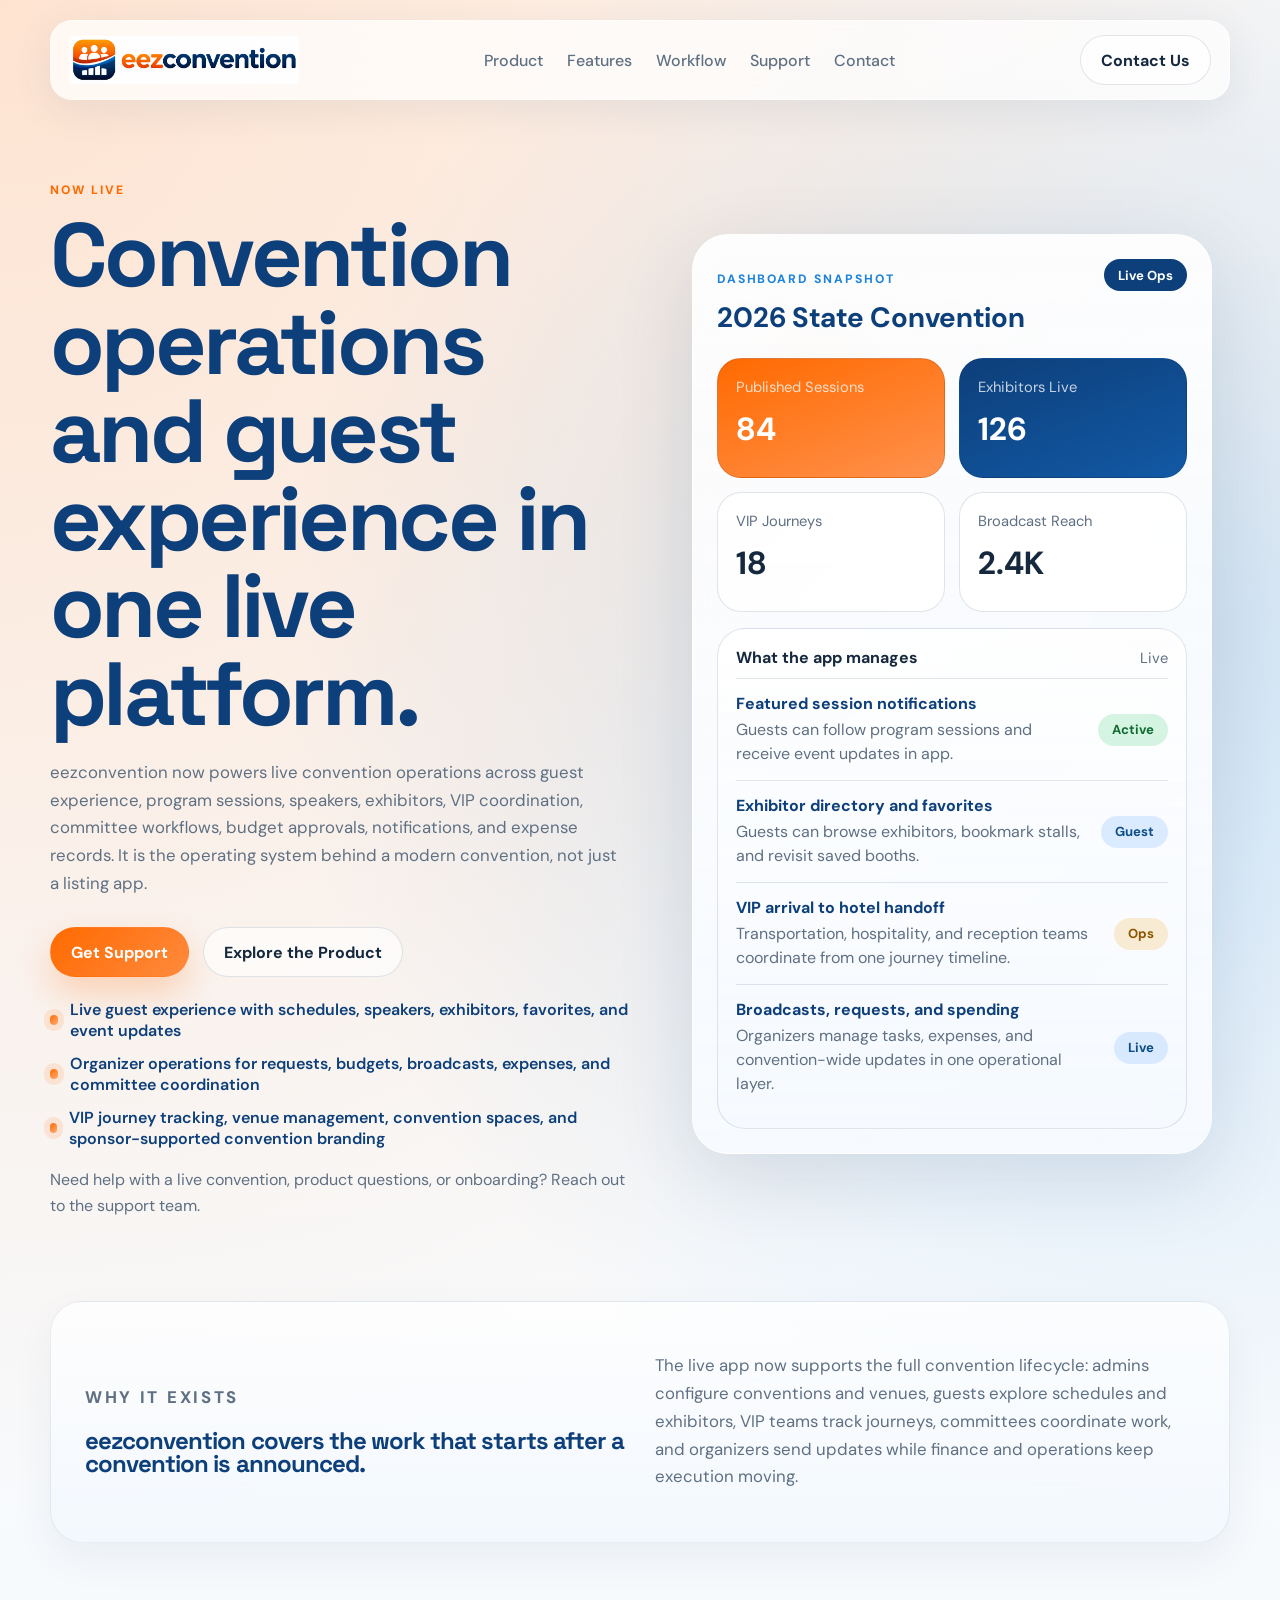
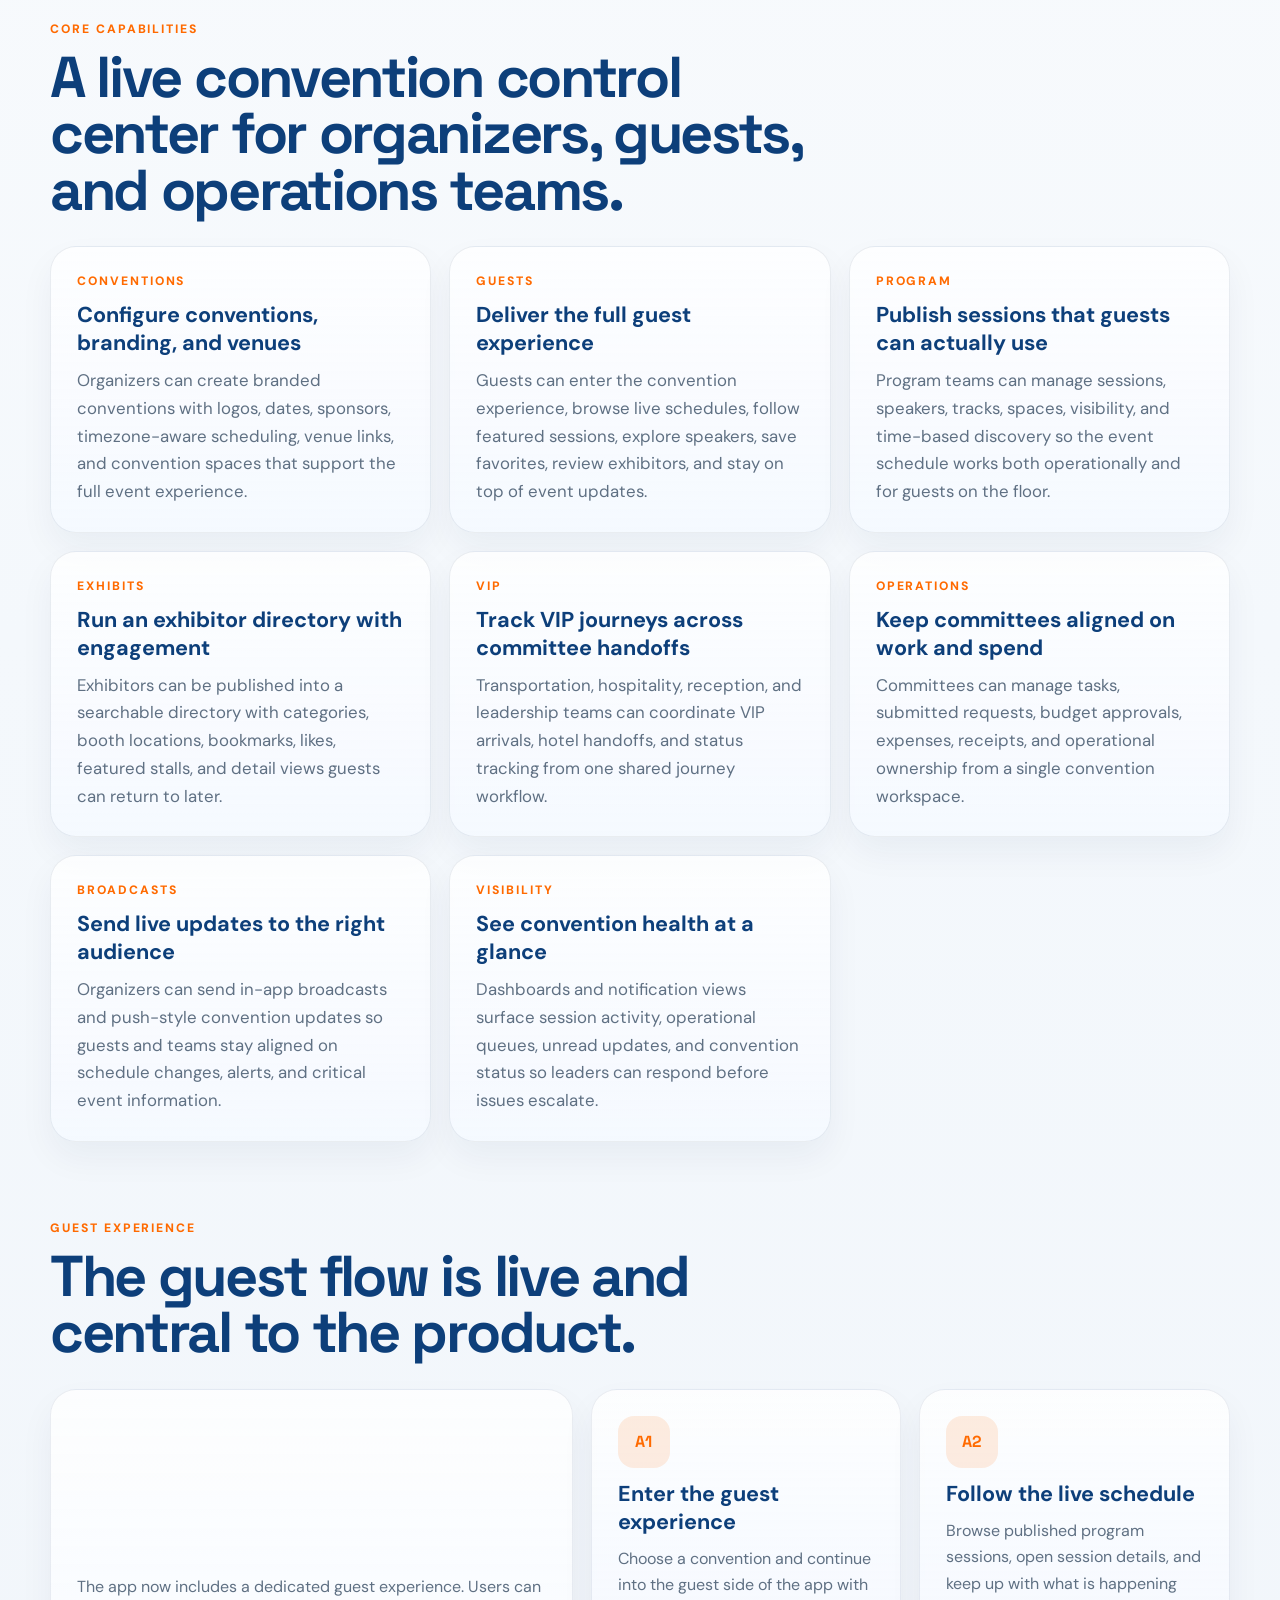
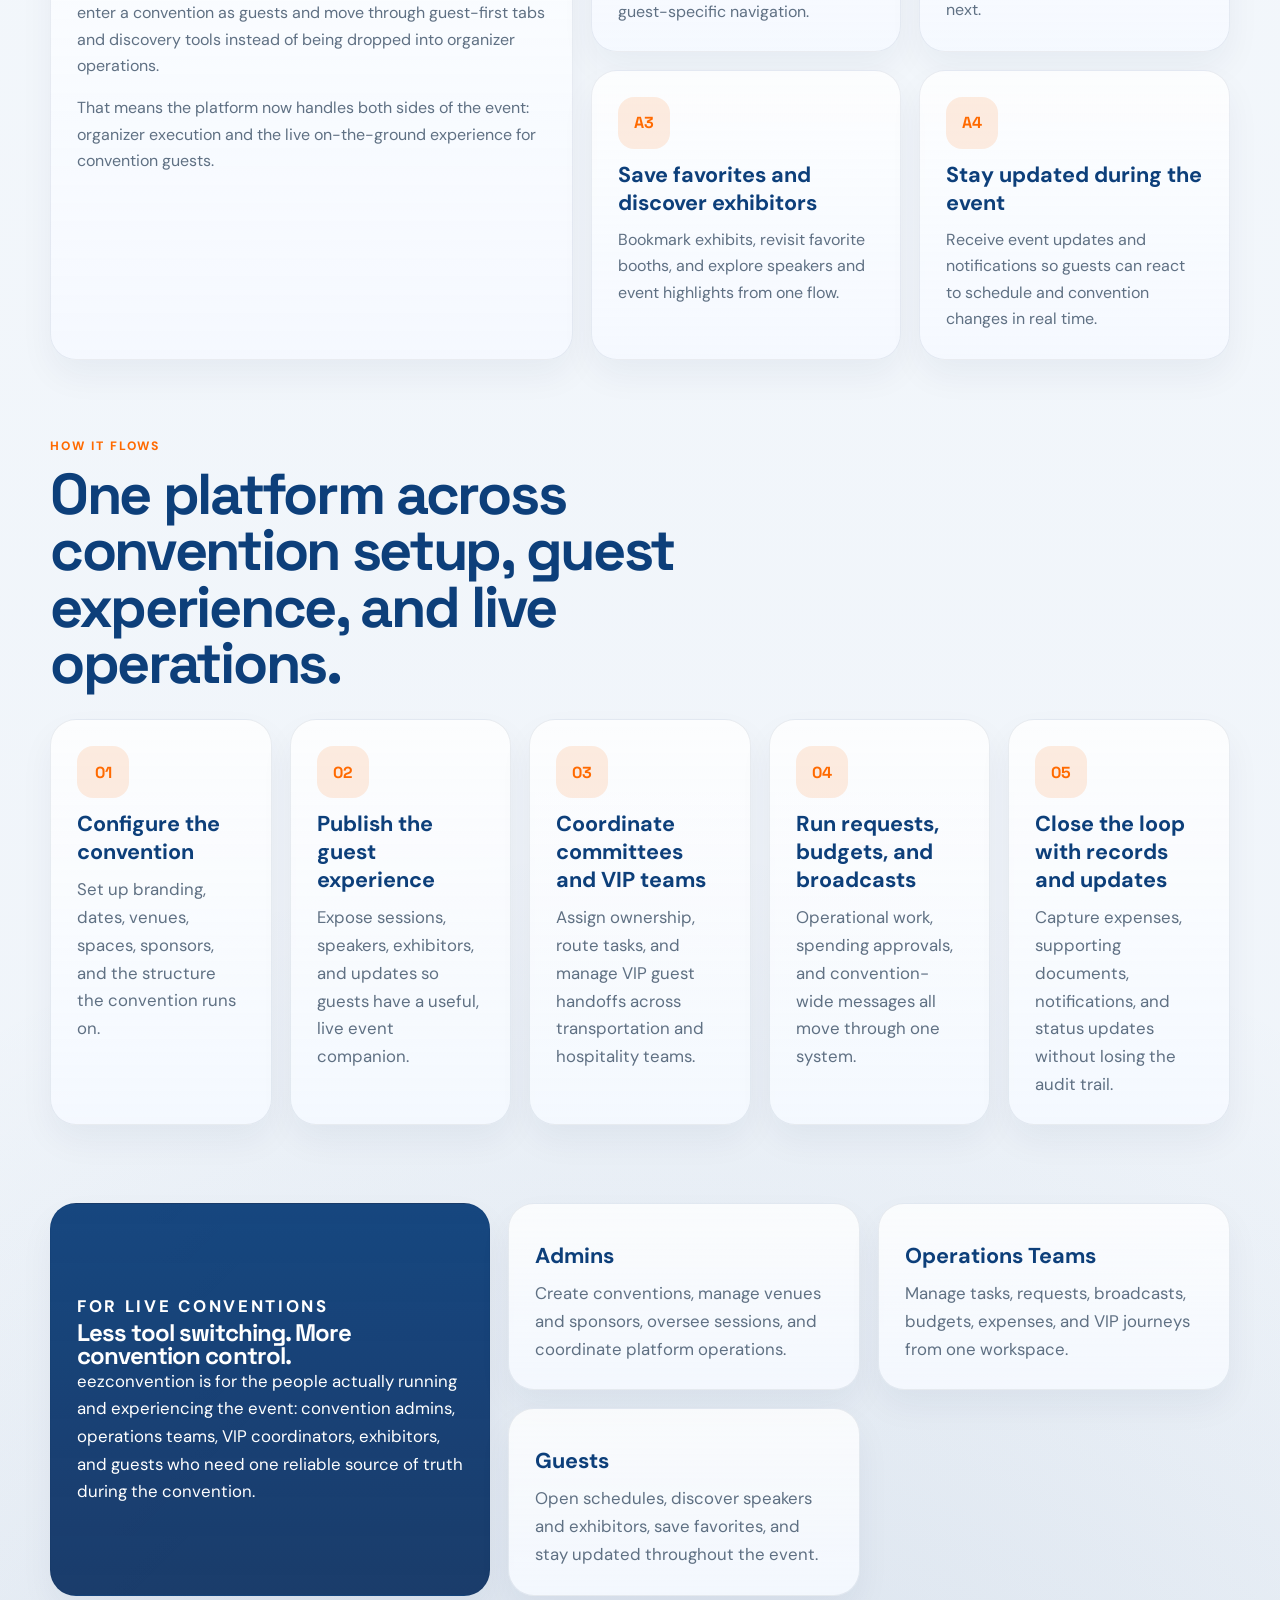
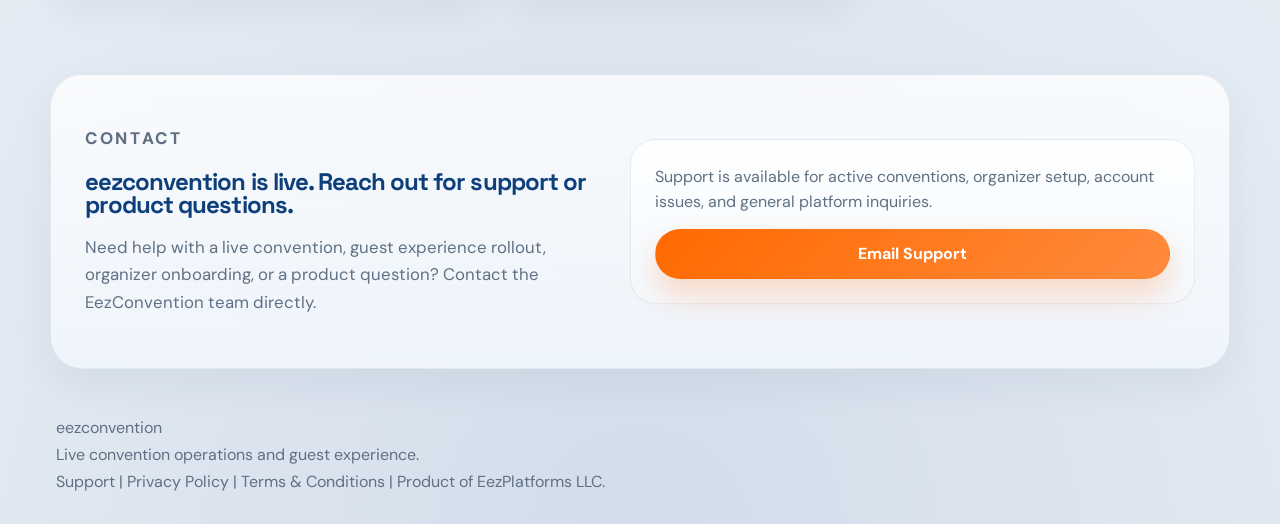
==== commit f4e1d5f3: "Update support and index pages to enhance descriptions and reflect live app features" ====
--- a/index.html
+++ b/index.html
@@ -3,10 +3,10 @@
   <head>
     <meta charset="UTF-8" />
     <meta name="viewport" content="width=device-width, initial-scale=1.0" />
-    <title>eezconvention | Convention Operations, Without the Chaos</title>
+    <title>eezconvention | Live Convention Operations and Guest Experience</title>
     <meta
       name="description"
-      content="eezconvention is the upcoming convention operations app for committees, budgets, requests, expenses, and attendee coordination."
+      content="eezconvention is a live convention platform for guest experience, schedules, exhibitors, VIP journeys, notifications, committee operations, budgets, requests, and expenses."
     />
     <link rel="preconnect" href="https://fonts.googleapis.com" />
     <link rel="preconnect" href="https://fonts.gstatic.com" crossorigin />
@@ -28,37 +28,37 @@
           <a href="#features">Features</a>
           <a href="#workflow">Workflow</a>
           <a href="./support.html">Support</a>
-          <a href="#launch">Launch</a>
+          <a href="#launch">Contact</a>
         </nav>
         <a
           class="button button-ghost"
-          href="mailto:admin@eezconvention.com?subject=eezconvention%20Waitlist"
+          href="mailto:support@eezconvention.com?subject=eezconvention%20Product%20Inquiry"
         >
-          Join Waitlist
+          Contact Us
         </a>
       </header>
 
       <main>
         <section class="hero" id="hero">
           <div class="hero-copy reveal">
-            <p class="eyebrow">Coming Soon</p>
-            <h1>Convention operations finally built for real committee work.</h1>
+            <p class="eyebrow">Now Live</p>
+            <h1>Convention operations and guest experience in one live platform.</h1>
             <p class="hero-text">
-              eezconvention brings requests, budget approvals, committee management, attendee registration, attendee
-              experience flows, and expense records into one streamlined system. Think of it as the operational layer
-              behind a modern convention, not just another event listing app.
+              eezconvention now powers live convention operations across guest experience, program sessions, speakers,
+              exhibitors, VIP coordination, committee workflows, budget approvals, notifications, and expense records.
+              It is the operating system behind a modern convention, not just a listing app.
             </p>
             <div class="hero-actions">
-              <a class="button button-primary" href="#launch">Reserve Early Access</a>
+              <a class="button button-primary" href="./support.html">Get Support</a>
               <a class="button button-secondary" href="#features">Explore the Product</a>
             </div>
             <ul class="hero-points">
-              <li>Built around committee workflows and approvals</li>
-              <li>Tracks budgets, vendors, invoices, and receipts</li>
-              <li>Supports convention creation, discovery, registration, check-in, agenda, and attendee exploration</li>
+              <li>Live guest experience with schedules, speakers, exhibitors, favorites, and event updates</li>
+              <li>Organizer operations for requests, budgets, broadcasts, expenses, and committee coordination</li>
+              <li>VIP journey tracking, venue management, convention spaces, and sponsor-supported convention branding</li>
             </ul>
             <p class="hero-note">
-              Want early access? Email us and we&apos;ll add you to the launch list.
+              Need help with a live convention, product questions, or onboarding? Reach out to the support team.
             </p>
           </div>
 
@@ -76,55 +76,55 @@
 
               <div class="stat-grid">
                 <article class="stat-card accent">
-                  <span>Open Requests</span>
-                  <strong>42</strong>
+                  <span>Published Sessions</span>
+                  <strong>84</strong>
                 </article>
                 <article class="stat-card navy">
-                  <span>Budget Pending</span>
-                  <strong>$18.4K</strong>
+                  <span>Exhibitors Live</span>
+                  <strong>126</strong>
                 </article>
                 <article class="stat-card soft">
-                  <span>Expenses Logged</span>
-                  <strong>137</strong>
+                  <span>VIP Journeys</span>
+                  <strong>18</strong>
                 </article>
                 <article class="stat-card soft">
-                  <span>Committees Active</span>
-                  <strong>12</strong>
+                  <span>Broadcast Reach</span>
+                  <strong>2.4K</strong>
                 </article>
               </div>
 
               <div class="queue-card">
                 <div class="queue-head">
                   <h3>What the app manages</h3>
-                  <span>Today</span>
+                  <span>Live</span>
                 </div>
                 <div class="queue-item">
                   <div>
-                    <strong>Banquet AV rental</strong>
-                    <p>Budget approval routed to Budget &amp; Finance</p>
+                    <strong>Featured session notifications</strong>
+                    <p>Guests can follow program sessions and receive event updates in app.</p>
                   </div>
-                  <span class="chip amber">Pending</span>
+                  <span class="chip green">Active</span>
                 </div>
                 <div class="queue-item">
                   <div>
-                    <strong>Volunteer signage print run</strong>
-                    <p>Assigned to Events committee</p>
+                    <strong>Exhibitor directory and favorites</strong>
+                    <p>Guests can browse exhibitors, bookmark stalls, and revisit saved booths.</p>
                   </div>
-                  <span class="chip blue">Assigned</span>
+                  <span class="chip blue">Guest</span>
                 </div>
                 <div class="queue-item">
                   <div>
-                    <strong>Hotel invoice upload</strong>
-                    <p>Expense record includes attached receipt and vendor details</p>
+                    <strong>VIP arrival to hotel handoff</strong>
+                    <p>Transportation, hospitality, and reception teams coordinate from one journey timeline.</p>
                   </div>
-                  <span class="chip green">Logged</span>
+                  <span class="chip amber">Ops</span>
                 </div>
                 <div class="queue-item">
                   <div>
-                    <strong>Attendee convention entry</strong>
-                    <p>Choose convention, continue as attendee, open pass, schedule, and booth map</p>
+                    <strong>Broadcasts, requests, and spending</strong>
+                    <p>Organizers manage tasks, expenses, and convention-wide updates in one operational layer.</p>
                   </div>
-                  <span class="chip blue">Ready</span>
+                  <span class="chip blue">Live</span>
                 </div>
               </div>
             </div>
@@ -137,71 +137,79 @@
             <h2>eezconvention covers the work that starts after a convention is announced.</h2>
           </div>
           <p>
-            The mobile app already models the real workflow: admins create conventions, attendees register, committees
-            choose how they enter, navigate schedule and agenda flows, committees coordinate tasks, finance reviews
-            spending, and staff track receipts through completion. This website is the front door for that platform.
+            The live app now supports the full convention lifecycle: admins configure conventions and venues, guests
+            explore schedules and exhibitors, VIP teams track journeys, committees coordinate work, and organizers send
+            updates while finance and operations keep execution moving.
           </p>
         </section>
 
         <section class="feature-section" id="features">
           <div class="section-heading reveal">
             <p class="eyebrow">Core Capabilities</p>
-            <h2>A convention control center for organizers and attendees.</h2>
+            <h2>A live convention control center for organizers, guests, and operations teams.</h2>
           </div>
 
           <div class="feature-grid">
             <article class="feature-card reveal">
               <span class="feature-kicker">Conventions</span>
-              <h3>Create and register for conventions</h3>
-              <p>
-                Organizers can create branded conventions with logos, dates, descriptions, and location data. Attendees
-                can search nearby conventions by ZIP code, register directly, and enter the right convention from a
-                dedicated convention picker.
-              </p>
-            </article>
-
-            <article class="feature-card reveal">
-              <span class="feature-kicker">Attendees</span>
-              <h3>Support the full attendee flow</h3>
-              <p>
-                After registration, attendees can continue as attendees for a convention, access a QR pass, browse the
-                event schedule, build a personal agenda, and jump into attendee-specific experiences from one place.
-              </p>
-            </article>
-
-            <article class="feature-card reveal">
-              <span class="feature-kicker">Committees</span>
-              <h3>Run committees with clear ownership</h3>
-              <p>
-                Admins manage committees, roles, and membership. Chairs and co-chairs can add members and keep work
-                routed to the right team.
-              </p>
-            </article>
-
-            <article class="feature-card reveal">
-              <span class="feature-kicker">Requests</span>
-              <h3>Track operational requests end to end</h3>
-              <p>
-                Standard requests move through submitted, assigned, in-progress, completed, closed, and reopened states
-                with filters for personal and team views.
-              </p>
-            </article>
-
-            <article class="feature-card reveal">
-              <span class="feature-kicker">Budget</span>
-              <h3>Route budget approvals the right way</h3>
-              <p>
-                Budget requests include amount, vendor, committee, payment method, needed-by date, and justification,
-                then route directly to Budget and Finance.
-              </p>
-            </article>
-
-            <article class="feature-card reveal">
-              <span class="feature-kicker">Expenses</span>
-              <h3>Capture real spending with documentation</h3>
-              <p>
-                Teams can record expenses, attach invoices and receipts, and keep finance records tied to the exact
-                committee and convention.
+              <h3>Configure conventions, branding, and venues</h3>
+              <p>
+                Organizers can create branded conventions with logos, dates, sponsors, timezone-aware scheduling, venue
+                links, and convention spaces that support the full event experience.
+              </p>
+            </article>
+
+            <article class="feature-card reveal">
+              <span class="feature-kicker">Guests</span>
+              <h3>Deliver the full guest experience</h3>
+              <p>
+                Guests can enter the convention experience, browse live schedules, follow featured sessions, explore
+                speakers, save favorites, review exhibitors, and stay on top of event updates.
+              </p>
+            </article>
+
+            <article class="feature-card reveal">
+              <span class="feature-kicker">Program</span>
+              <h3>Publish sessions that guests can actually use</h3>
+              <p>
+                Program teams can manage sessions, speakers, tracks, spaces, visibility, and time-based discovery so
+                the event schedule works both operationally and for guests on the floor.
+              </p>
+            </article>
+
+            <article class="feature-card reveal">
+              <span class="feature-kicker">Exhibits</span>
+              <h3>Run an exhibitor directory with engagement</h3>
+              <p>
+                Exhibitors can be published into a searchable directory with categories, booth locations, bookmarks,
+                likes, featured stalls, and detail views guests can return to later.
+              </p>
+            </article>
+
+            <article class="feature-card reveal">
+              <span class="feature-kicker">VIP</span>
+              <h3>Track VIP journeys across committee handoffs</h3>
+              <p>
+                Transportation, hospitality, reception, and leadership teams can coordinate VIP arrivals, hotel
+                handoffs, and status tracking from one shared journey workflow.
+              </p>
+            </article>
+
+            <article class="feature-card reveal">
+              <span class="feature-kicker">Operations</span>
+              <h3>Keep committees aligned on work and spend</h3>
+              <p>
+                Committees can manage tasks, submitted requests, budget approvals, expenses, receipts, and operational
+                ownership from a single convention workspace.
+              </p>
+            </article>
+
+            <article class="feature-card reveal">
+              <span class="feature-kicker">Broadcasts</span>
+              <h3>Send live updates to the right audience</h3>
+              <p>
+                Organizers can send in-app broadcasts and push-style convention updates so guests and teams stay aligned
+                on schedule changes, alerts, and critical event information.
               </p>
             </article>
 
@@ -209,17 +217,8 @@
               <span class="feature-kicker">Visibility</span>
               <h3>See convention health at a glance</h3>
               <p>
-                Dashboard summaries surface open tasks, overdue items, review queues, committee load, and budget
-                signals so leaders can act before things stall.
-              </p>
-            </article>
-
-            <article class="feature-card reveal">
-              <span class="feature-kicker">Explore</span>
-              <h3>Give attendees useful tools during the event</h3>
-              <p>
-                The attendee explore flow includes seminar signup and waitlist support, booth directory and map access,
-                announcements, and attendee feedback screens.
+                Dashboards and notification views surface session activity, operational queues, unread updates, and
+                convention status so leaders can respond before issues escalate.
               </p>
             </article>
           </div>
@@ -227,43 +226,42 @@
 
         <section class="attendee-section" id="attendees">
           <div class="section-heading reveal">
-            <p class="eyebrow">Attendee Flow</p>
-            <h2>Not just registration. The attendee journey continues inside the app.</h2>
+            <p class="eyebrow">Guest Experience</p>
+            <h2>The guest flow is live and central to the product.</h2>
           </div>
 
           <div class="attendee-layout">
             <article class="attendee-overview reveal">
               <p>
-                The mobile app supports an explicit attendee persona. Users can choose a convention, continue as an
-                attendee, and move through attendee-first tabs and tools instead of being dropped into committee
-                operations.
-              </p>
-              <p>
-                That means the product handles both sides of a convention: the internal execution layer for organizers
-                and the navigational experience for attendees during the event itself.
+                The app now includes a dedicated guest experience. Users can enter a convention as guests and move
+                through guest-first tabs and discovery tools instead of being dropped into organizer operations.
+              </p>
+              <p>
+                That means the platform now handles both sides of the event: organizer execution and the live
+                on-the-ground experience for convention guests.
               </p>
             </article>
 
             <div class="attendee-flow-grid">
               <article class="attendee-step reveal">
                 <span class="step-number">A1</span>
-                <h3>Find and register</h3>
-                <p>Search conventions by ZIP code and register directly from the app.</p>
+                <h3>Enter the guest experience</h3>
+                <p>Choose a convention and continue into the guest side of the app with guest-specific navigation.</p>
               </article>
               <article class="attendee-step reveal">
                 <span class="step-number">A2</span>
-                <h3>Choose convention and persona</h3>
-                <p>Select a convention from My Conventions and continue as an attendee when entering.</p>
+                <h3>Follow the live schedule</h3>
+                <p>Browse published program sessions, open session details, and keep up with what is happening next.</p>
               </article>
               <article class="attendee-step reveal">
                 <span class="step-number">A3</span>
-                <h3>Use attendee tabs</h3>
-                <p>Open Event Schedule, My Agenda, Explore, and QR Pass / Check-in from the attendee experience.</p>
+                <h3>Save favorites and discover exhibitors</h3>
+                <p>Bookmark exhibits, revisit favorite booths, and explore speakers and event highlights from one flow.</p>
               </article>
               <article class="attendee-step reveal">
                 <span class="step-number">A4</span>
-                <h3>Explore on-site features</h3>
-                <p>Access seminar signup, booth directory and map, announcements, and feedback tools during the event.</p>
+                <h3>Stay updated during the event</h3>
+                <p>Receive event updates and notifications so guests can react to schedule and convention changes in real time.</p>
               </article>
             </div>
           </div>
@@ -272,79 +270,79 @@
         <section class="workflow-section" id="workflow">
           <div class="section-heading reveal">
             <p class="eyebrow">How It Flows</p>
-            <h2>One platform across planning, approvals, and execution.</h2>
+            <h2>One platform across convention setup, guest experience, and live operations.</h2>
           </div>
 
           <div class="timeline">
             <article class="timeline-step reveal">
               <span class="step-number">01</span>
-              <h3>Launch the convention</h3>
-              <p>Set up dates, branding, and convention details, then make registration discoverable.</p>
+              <h3>Configure the convention</h3>
+              <p>Set up branding, dates, venues, spaces, sponsors, and the structure the convention runs on.</p>
             </article>
             <article class="timeline-step reveal">
               <span class="step-number">02</span>
-              <h3>Move attendees through the event</h3>
-              <p>Support convention selection, attendee persona entry, passes, schedule views, and on-site navigation.</p>
+              <h3>Publish the guest experience</h3>
+              <p>Expose sessions, speakers, exhibitors, and updates so guests have a useful, live event companion.</p>
             </article>
             <article class="timeline-step reveal">
               <span class="step-number">03</span>
-              <h3>Organize the committees</h3>
-              <p>Assign members, define ownership, and give each team a structured workspace for requests and spend.</p>
+              <h3>Coordinate committees and VIP teams</h3>
+              <p>Assign ownership, route tasks, and manage VIP guest handoffs across transportation and hospitality teams.</p>
             </article>
             <article class="timeline-step reveal">
               <span class="step-number">04</span>
-              <h3>Move requests through work</h3>
-              <p>Operational tasks and budget requests get routed, prioritized, and updated from one shared workflow.</p>
+              <h3>Run requests, budgets, and broadcasts</h3>
+              <p>Operational work, spending approvals, and convention-wide messages all move through one system.</p>
             </article>
             <article class="timeline-step reveal">
               <span class="step-number">05</span>
-              <h3>Reconcile spend and records</h3>
-              <p>Capture invoices, receipts, vendors, and expenses without losing the approval trail.</p>
+              <h3>Close the loop with records and updates</h3>
+              <p>Capture expenses, supporting documents, notifications, and status updates without losing the audit trail.</p>
             </article>
           </div>
         </section>
 
         <section class="audience-section reveal">
           <div class="audience-card large">
-            <p class="eyebrow">For Organizers</p>
-            <h2>Less spreadsheet stitching. More operational clarity.</h2>
+            <p class="eyebrow">For Live Conventions</p>
+            <h2>Less tool switching. More convention control.</h2>
             <p>
-              eezconvention is aimed at the people actually running the show: convention admins, committee chairs,
-              budget teams, and volunteers who need clean handoffs and less follow-up chaos.
+              eezconvention is for the people actually running and experiencing the event: convention admins, operations
+              teams, VIP coordinators, exhibitors, and guests who need one reliable source of truth during the convention.
             </p>
           </div>
           <div class="audience-card">
             <h3>Admins</h3>
-            <p>Create conventions, manage committees, oversee dashboard health.</p>
+            <p>Create conventions, manage venues and sponsors, oversee sessions, and coordinate platform operations.</p>
           </div>
           <div class="audience-card">
-            <h3>Finance Teams</h3>
-            <p>Review budget requests, monitor spend, and keep supporting documents in one place.</p>
+            <h3>Operations Teams</h3>
+            <p>Manage tasks, requests, broadcasts, budgets, expenses, and VIP journeys from one workspace.</p>
           </div>
           <div class="audience-card">
-            <h3>Attendees</h3>
-            <p>Search local conventions, register, open passes, manage agendas, and use event-day tools in one flow.</p>
+            <h3>Guests</h3>
+            <p>Open schedules, discover speakers and exhibitors, save favorites, and stay updated throughout the event.</p>
           </div>
         </section>
 
         <section class="launch-section reveal" id="launch">
           <div class="launch-copy">
-            <p class="eyebrow">Launch Access</p>
-            <h2>Be first in line when eezconvention opens up.</h2>
+            <p class="eyebrow">Contact</p>
+            <h2>eezconvention is live. Reach out for support or product questions.</h2>
             <p>
-              Join the early list for launch announcements, preview access, and product updates as the web experience
-              expands around the mobile platform.
+              Need help with a live convention, guest experience rollout, organizer onboarding, or a product question?
+              Contact the EezConvention team directly.
             </p>
           </div>
           <div class="waitlist-card">
             <p class="form-note">
-              The waitlist now goes straight to email so interested organizers and attendees can reach out directly.
+              Support is available for active conventions, organizer setup, account issues, and general platform inquiries.
             </p>
             <a
               class="button button-primary button-full"
-              href="mailto:admin@eezconvention.com?subject=eezconvention%20Waitlist&body=Hi%2C%20I%27d%20like%20to%20join%20the%20eezconvention%20waitlist."
+              href="mailto:support@eezconvention.com?subject=eezconvention%20Support%20Request&body=Hi%2C%20I%20need%20help%20with%20EezConvention."
             >
-              Email to Join the Waitlist
+              Email Support
             </a>
           </div>
         </section>
@@ -352,7 +350,7 @@
 
       <footer class="footer">
         <p>eezconvention</p>
-        <p>Convention operations, simplified.</p>
+        <p>Live convention operations and guest experience.</p>
         <p>
           <a href="./support.html">Support</a> |
           <a href="./legal/privacy/index.html">Privacy Policy</a> |
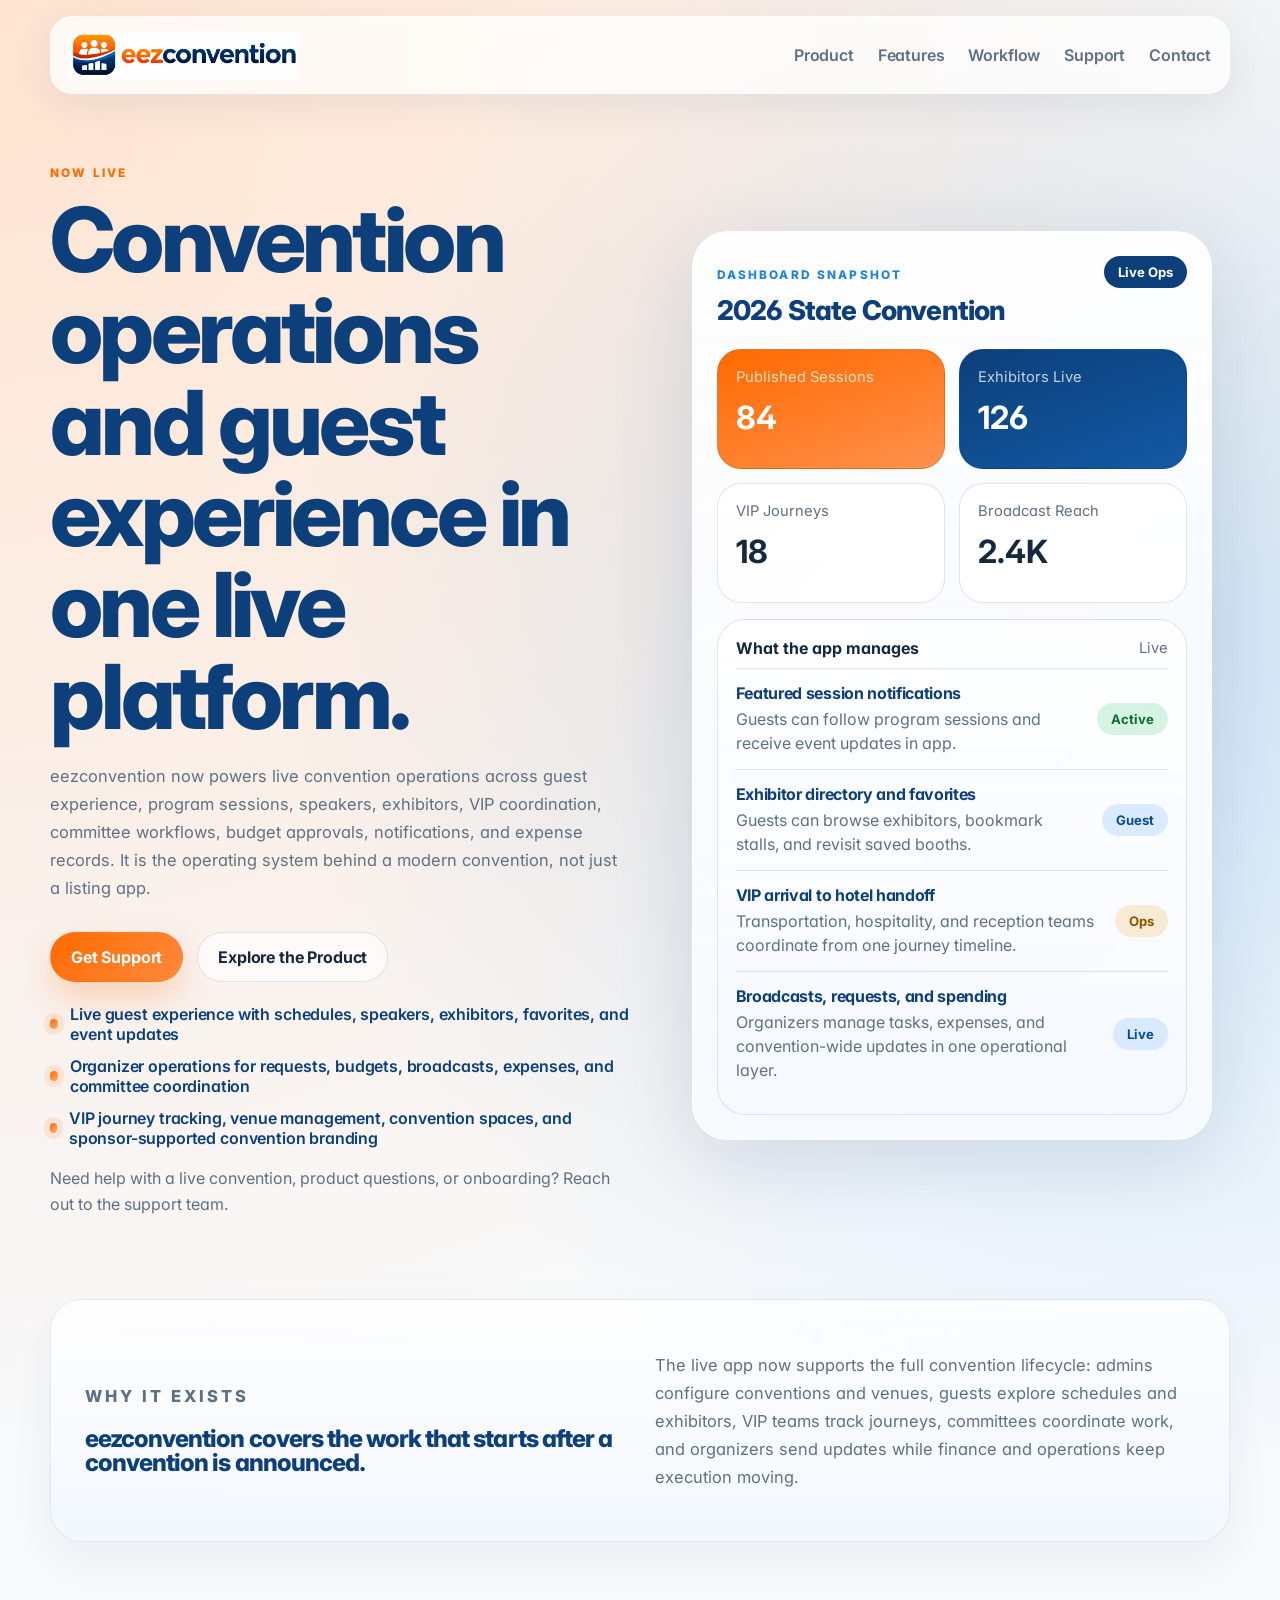
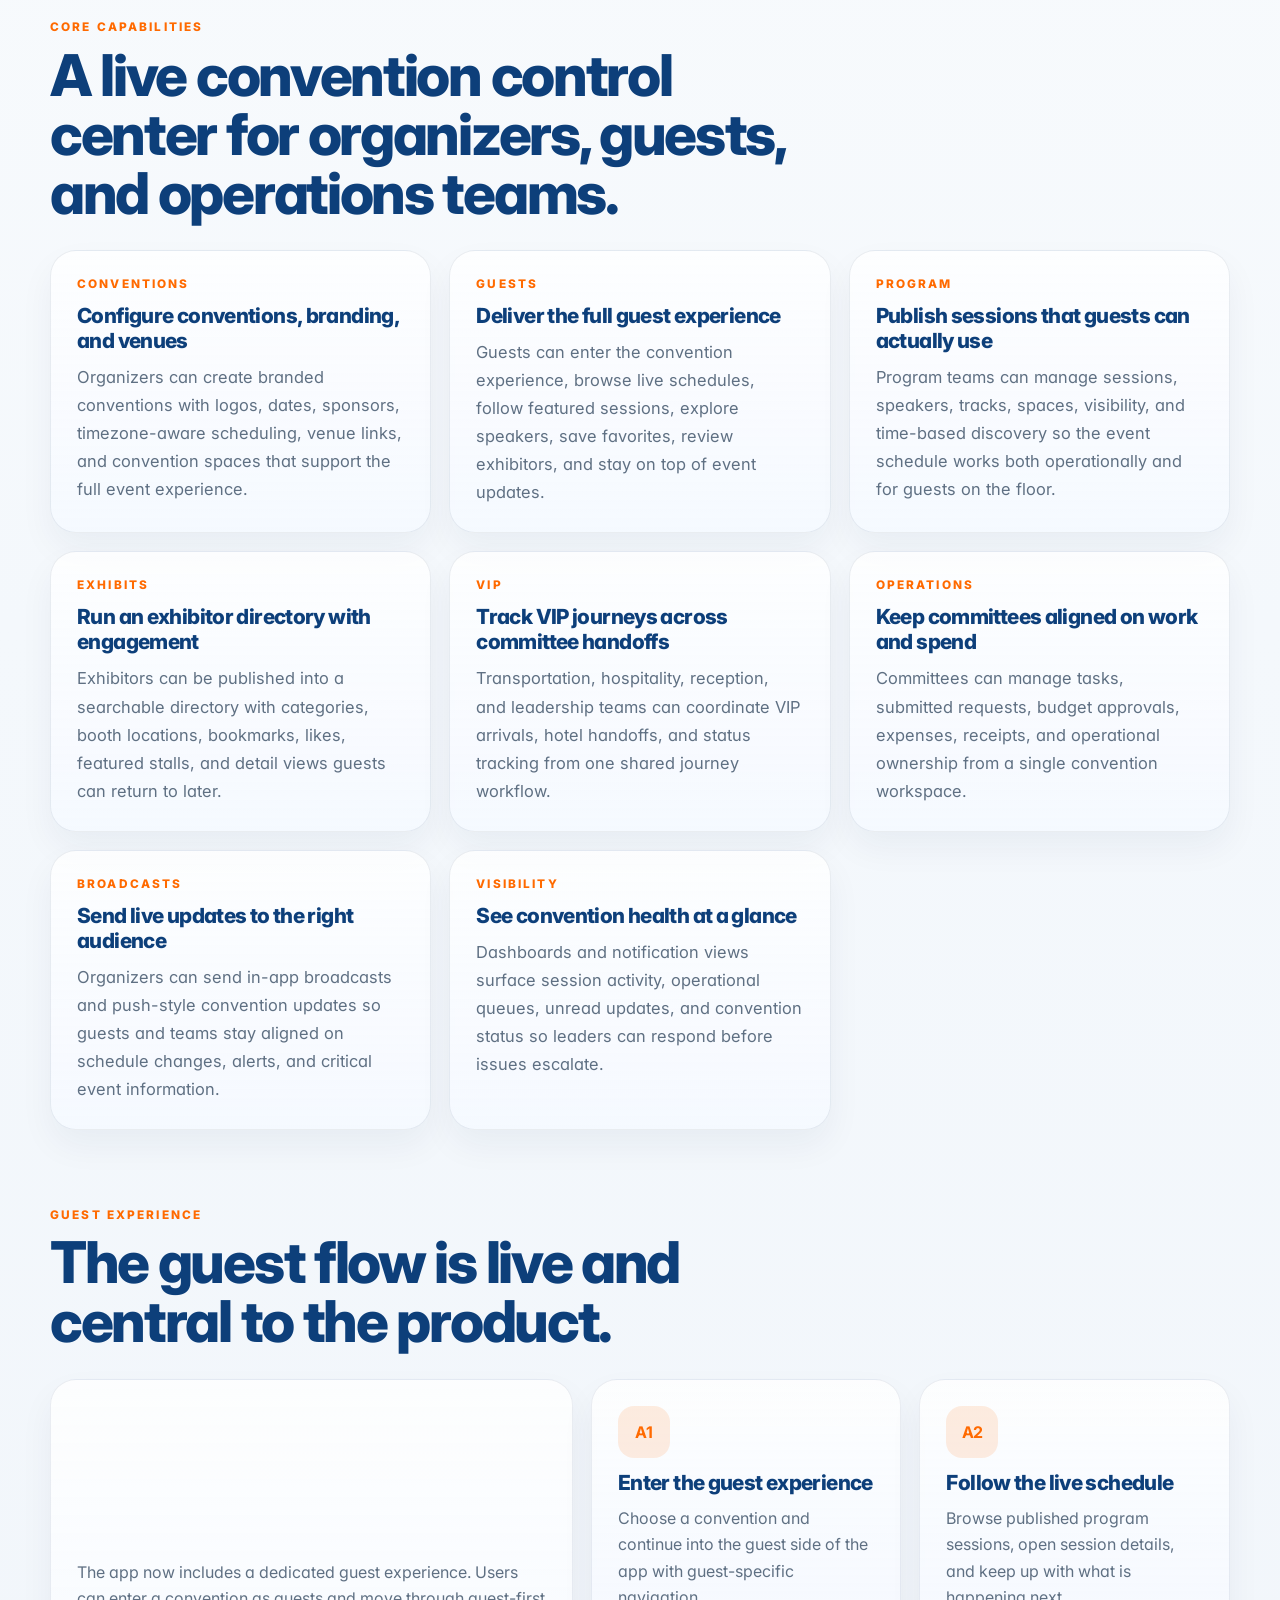
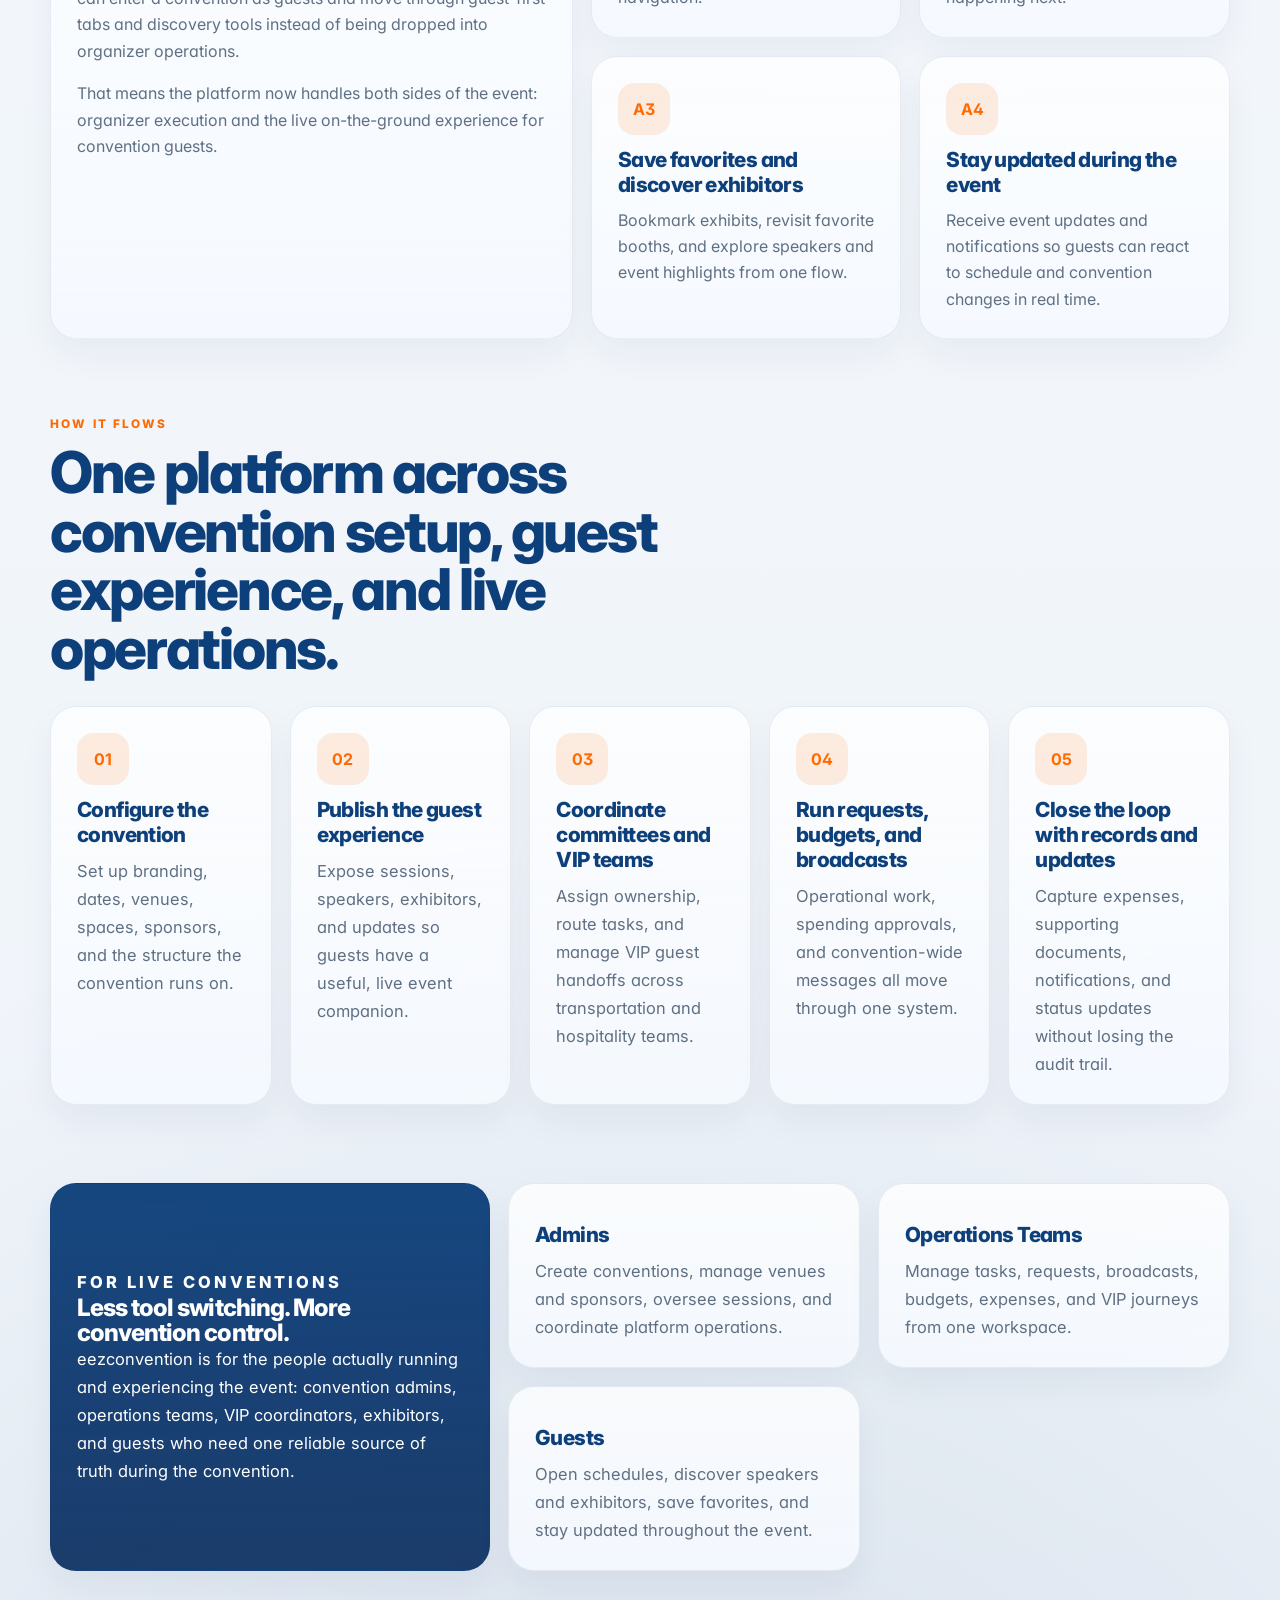
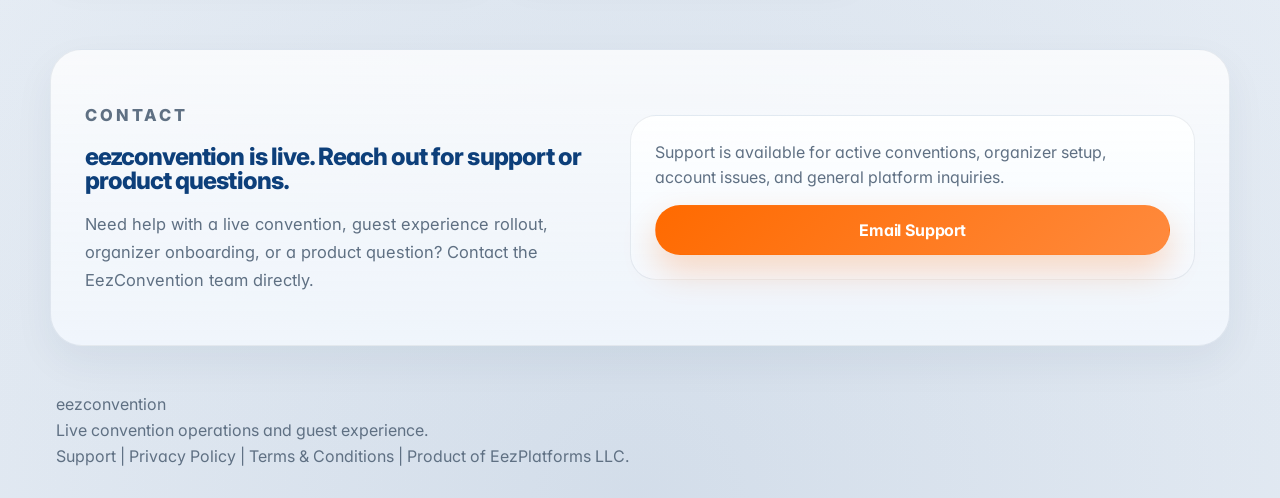
==== commit 6e0f950c: "Update font styles and adjust layout for improved readability and consistency" ====
--- a/index.html
+++ b/index.html
@@ -11,7 +11,7 @@
     <link rel="preconnect" href="https://fonts.googleapis.com" />
     <link rel="preconnect" href="https://fonts.gstatic.com" crossorigin />
     <link
-      href="https://fonts.googleapis.com/css2?family=DM+Sans:wght@400;500;700;800&family=Space+Grotesk:wght@500;700&display=swap"
+      href="https://fonts.googleapis.com/css2?family=Inter:wght@400;500;600;700;800;900&display=swap"
       rel="stylesheet"
     />
     <link rel="icon" type="image/png" href="./assets/favicon.png" />
@@ -30,12 +30,6 @@
           <a href="./support.html">Support</a>
           <a href="#launch">Contact</a>
         </nav>
-        <a
-          class="button button-ghost"
-          href="mailto:support@eezconvention.com?subject=eezconvention%20Product%20Inquiry"
-        >
-          Contact Us
-        </a>
       </header>
 
       <main>
--- a/styles.css
+++ b/styles.css
@@ -20,6 +20,7 @@
   --radius-md: 18px;
   --radius-sm: 14px;
   --container: 1180px;
+  --anchor-offset: 112px;
 }
 
 * {
@@ -31,12 +32,19 @@
   overflow-x: hidden;
 }
 
+section[id] {
+  scroll-margin-top: var(--anchor-offset);
+}
+
 body {
   margin: 0;
   min-width: 320px;
-  font-family: "DM Sans", sans-serif;
+  font-family: "Inter", -apple-system, BlinkMacSystemFont, "Segoe UI", sans-serif;
   color: var(--text);
   overflow-x: hidden;
+  font-feature-settings: "cv11", "ss01";
+  text-rendering: optimizeLegibility;
+  -webkit-font-smoothing: antialiased;
   background:
     radial-gradient(circle at top left, rgba(255, 106, 0, 0.18), transparent 28%),
     radial-gradient(circle at 90% 12%, rgba(31, 132, 218, 0.2), transparent 18%),
@@ -57,14 +65,16 @@
 .site-shell {
   width: min(calc(100% - 32px), var(--container));
   margin: 0 auto;
-  padding: 20px 0 32px;
+  padding: 112px 0 32px;
 }
 
 .topbar {
-  position: -webkit-sticky;
-  position: sticky;
+  position: fixed;
   top: 16px;
-  z-index: 20;
+  left: 50%;
+  transform: translateX(-50%);
+  width: min(calc(100% - 32px), var(--container));
+  z-index: 100;
   display: flex;
   align-items: center;
   justify-content: space-between;
@@ -94,7 +104,8 @@
   align-items: center;
   gap: 24px;
   color: var(--muted);
-  font-weight: 500;
+  font-weight: 600;
+  letter-spacing: -0.01em;
 }
 
 .button {
@@ -107,6 +118,7 @@
   border: 1px solid transparent;
   border-radius: 999px;
   font-weight: 700;
+  letter-spacing: -0.01em;
   transition: transform 180ms ease, box-shadow 180ms ease, border-color 180ms ease, background 180ms ease;
 }
 
@@ -148,8 +160,8 @@
 .feature-kicker,
 .device-label {
   text-transform: uppercase;
-  letter-spacing: 0.16em;
-  font-size: 0.76rem;
+  letter-spacing: 0.18em;
+  font-size: 0.74rem;
   font-weight: 800;
 }
 
@@ -167,8 +179,9 @@
 .launch-copy h2,
 .response-section h2 {
   margin: 0;
-  font-family: "Space Grotesk", sans-serif;
-  line-height: 0.98;
+  font-family: "Inter", -apple-system, BlinkMacSystemFont, "Segoe UI", sans-serif;
+  font-weight: 800;
+  line-height: 1.02;
   letter-spacing: -0.04em;
   color: var(--navy);
 }
@@ -190,8 +203,8 @@
 .audience-card p,
 .launch-copy p {
   color: var(--muted);
-  line-height: 1.65;
-  font-size: 1.05rem;
+  line-height: 1.7;
+  font-size: 1.03rem;
 }
 
 .hero-text {
@@ -240,9 +253,9 @@
 .support-contact a {
   margin-top: 12px;
   color: var(--navy);
-  font-family: "Space Grotesk", sans-serif;
   font-size: clamp(1.45rem, 3vw, 2rem);
-  font-weight: 700;
+  font-weight: 800;
+  letter-spacing: -0.03em;
   overflow-wrap: anywhere;
 }
 
@@ -284,6 +297,8 @@
   margin: 0 0 10px;
   color: var(--navy);
   font-size: 1.25rem;
+  font-weight: 800;
+  letter-spacing: -0.02em;
 }
 
 .faq-item p {
@@ -342,6 +357,7 @@
   list-style: none;
   color: var(--navy);
   font-weight: 600;
+  letter-spacing: -0.01em;
 }
 
 .hero-points li {
@@ -442,7 +458,9 @@
 
 .device-top h2 {
   margin: 6px 0 0;
-  font-size: 1.75rem;
+  font-size: 1.7rem;
+  font-weight: 800;
+  letter-spacing: -0.03em;
   color: var(--navy);
 }
 
@@ -551,6 +569,7 @@
   display: block;
   margin-bottom: 4px;
   color: var(--navy);
+  letter-spacing: -0.02em;
 }
 
 .queue-item p {
@@ -653,7 +672,9 @@
 
 .attendee-step h3 {
   margin: 12px 0 10px;
-  font-size: 1.35rem;
+  font-size: 1.3rem;
+  font-weight: 800;
+  letter-spacing: -0.03em;
   color: var(--navy);
 }
 
@@ -672,7 +693,9 @@
 .timeline-step h3,
 .audience-card h3 {
   margin: 12px 0 10px;
-  font-size: 1.35rem;
+  font-size: 1.3rem;
+  font-weight: 800;
+  letter-spacing: -0.03em;
   color: var(--navy);
 }
 
@@ -702,8 +725,8 @@
   border-radius: 16px;
   color: var(--accent);
   background: rgba(255, 106, 0, 0.12);
-  font-family: "Space Grotesk", sans-serif;
   font-weight: 700;
+  letter-spacing: -0.02em;
 }
 
 .audience-section {
@@ -811,13 +834,17 @@
 }
 
 @media (max-width: 780px) {
+  :root {
+    --anchor-offset: 162px;
+  }
+
   .site-shell {
     width: min(calc(100% - 16px), var(--container));
-    padding-top: 10px;
+    padding-top: 162px;
   }
 
   .topbar {
-    position: static;
+    width: min(calc(100% - 16px), var(--container));
     flex-wrap: wrap;
     justify-content: center;
     gap: 14px;
@@ -833,8 +860,8 @@
     width: 100%;
     justify-content: center;
     flex-wrap: wrap;
-    gap: 16px;
-    font-size: 0.95rem;
+    gap: 14px;
+    font-size: 0.82rem;
   }
 
   .topbar > .button-ghost {
@@ -848,8 +875,35 @@
   }
 
   .hero h1 {
-    max-width: 9.5ch;
-    font-size: clamp(2.8rem, 15vw, 4.2rem);
+    max-width: 10ch;
+    font-size: clamp(2.15rem, 11vw, 3.2rem);
+    line-height: 1.03;
+    letter-spacing: -0.05em;
+  }
+
+  .hero-text,
+  .support-hero p,
+  .support-copy p,
+  .faq-item p,
+  .response-list p,
+  .value-strip p,
+  .feature-card p,
+  .timeline-step p,
+  .audience-card p,
+  .launch-copy p {
+    font-size: 0.96rem;
+    line-height: 1.62;
+  }
+
+  .section-heading h2,
+  .launch-copy h2,
+  .response-section h2,
+  .support-hero h1 {
+    line-height: 1.04;
+  }
+
+  .section-heading h2 {
+    font-size: clamp(1.95rem, 9vw, 2.65rem);
   }
 
   .hero-visual {
@@ -876,6 +930,11 @@
 
   .hero-actions .button {
     width: 100%;
+  }
+
+  .button {
+    min-height: 46px;
+    font-size: 0.95rem;
   }
 
   .hero-points li {
@@ -904,7 +963,7 @@
   }
 
   .value-strip h2 {
-    font-size: clamp(2rem, 10vw, 3rem);
+    font-size: clamp(1.85rem, 9vw, 2.5rem);
   }
 
   .value-strip,
